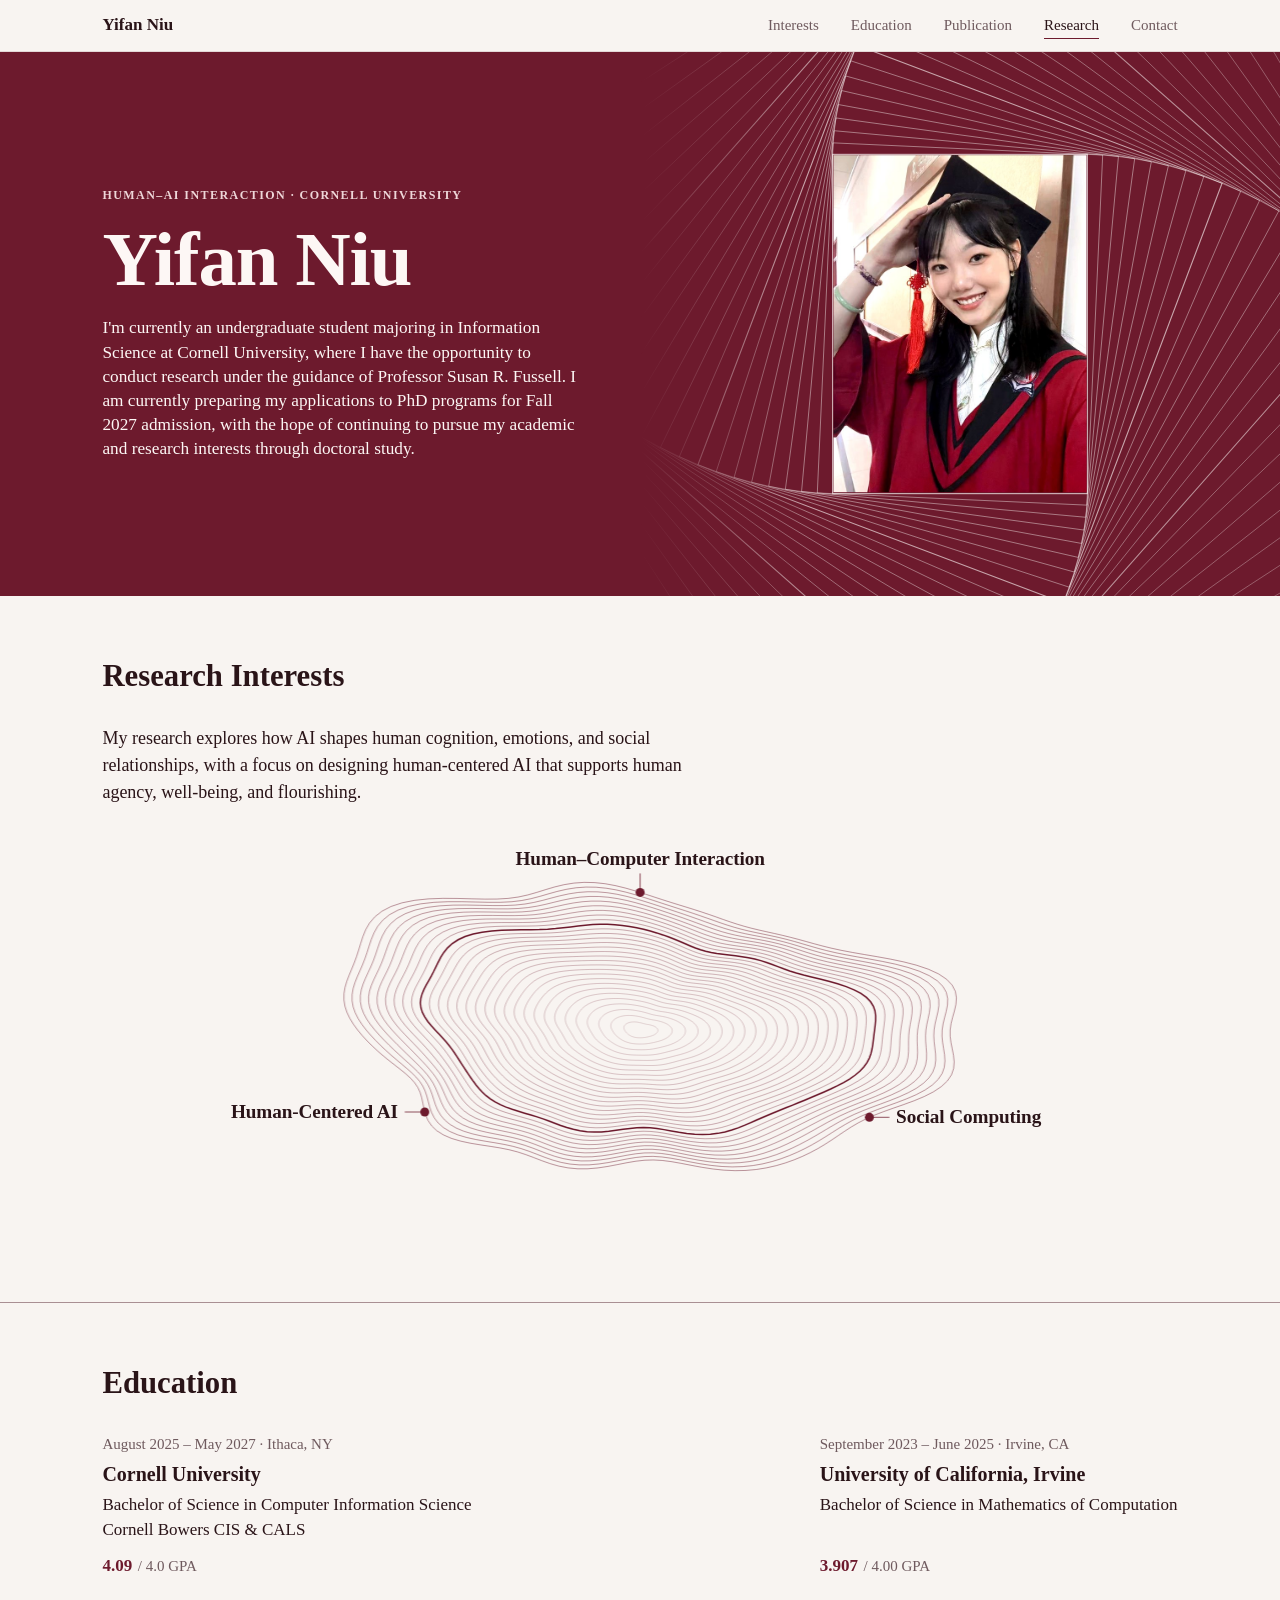
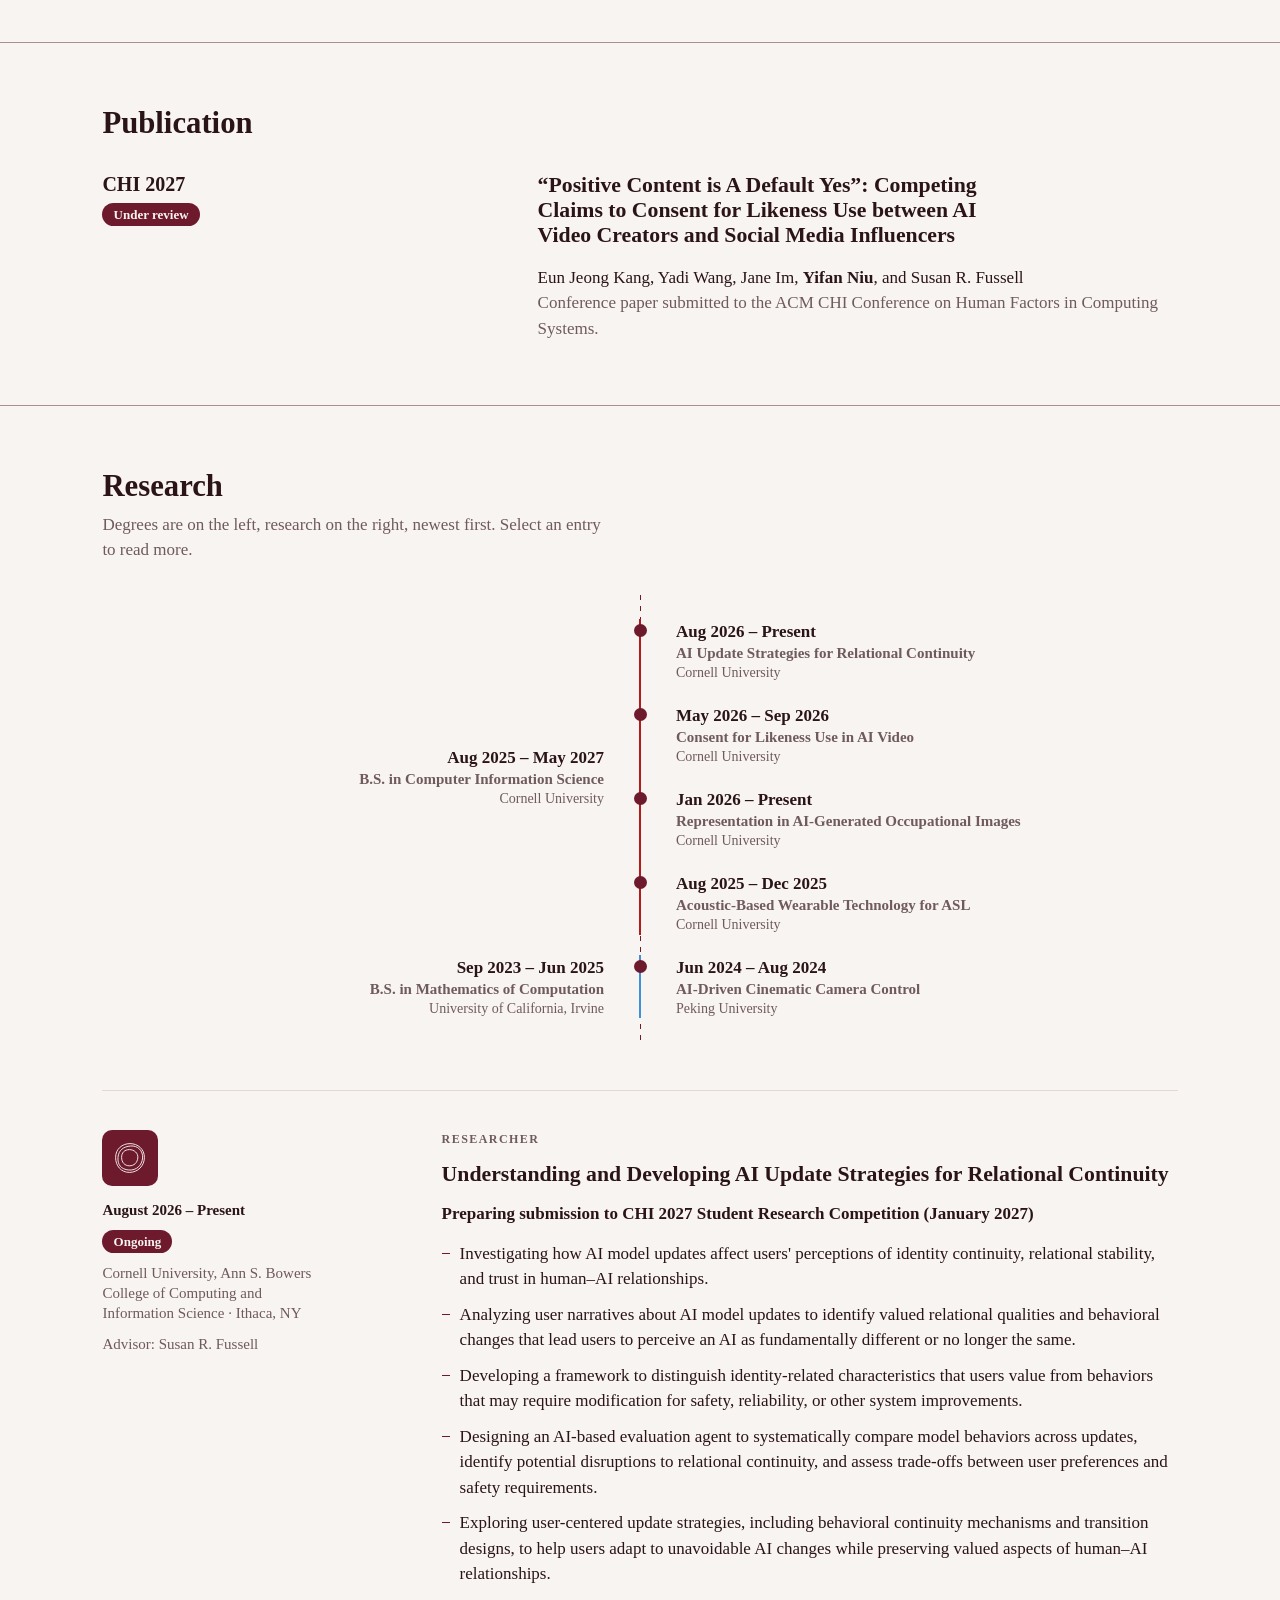
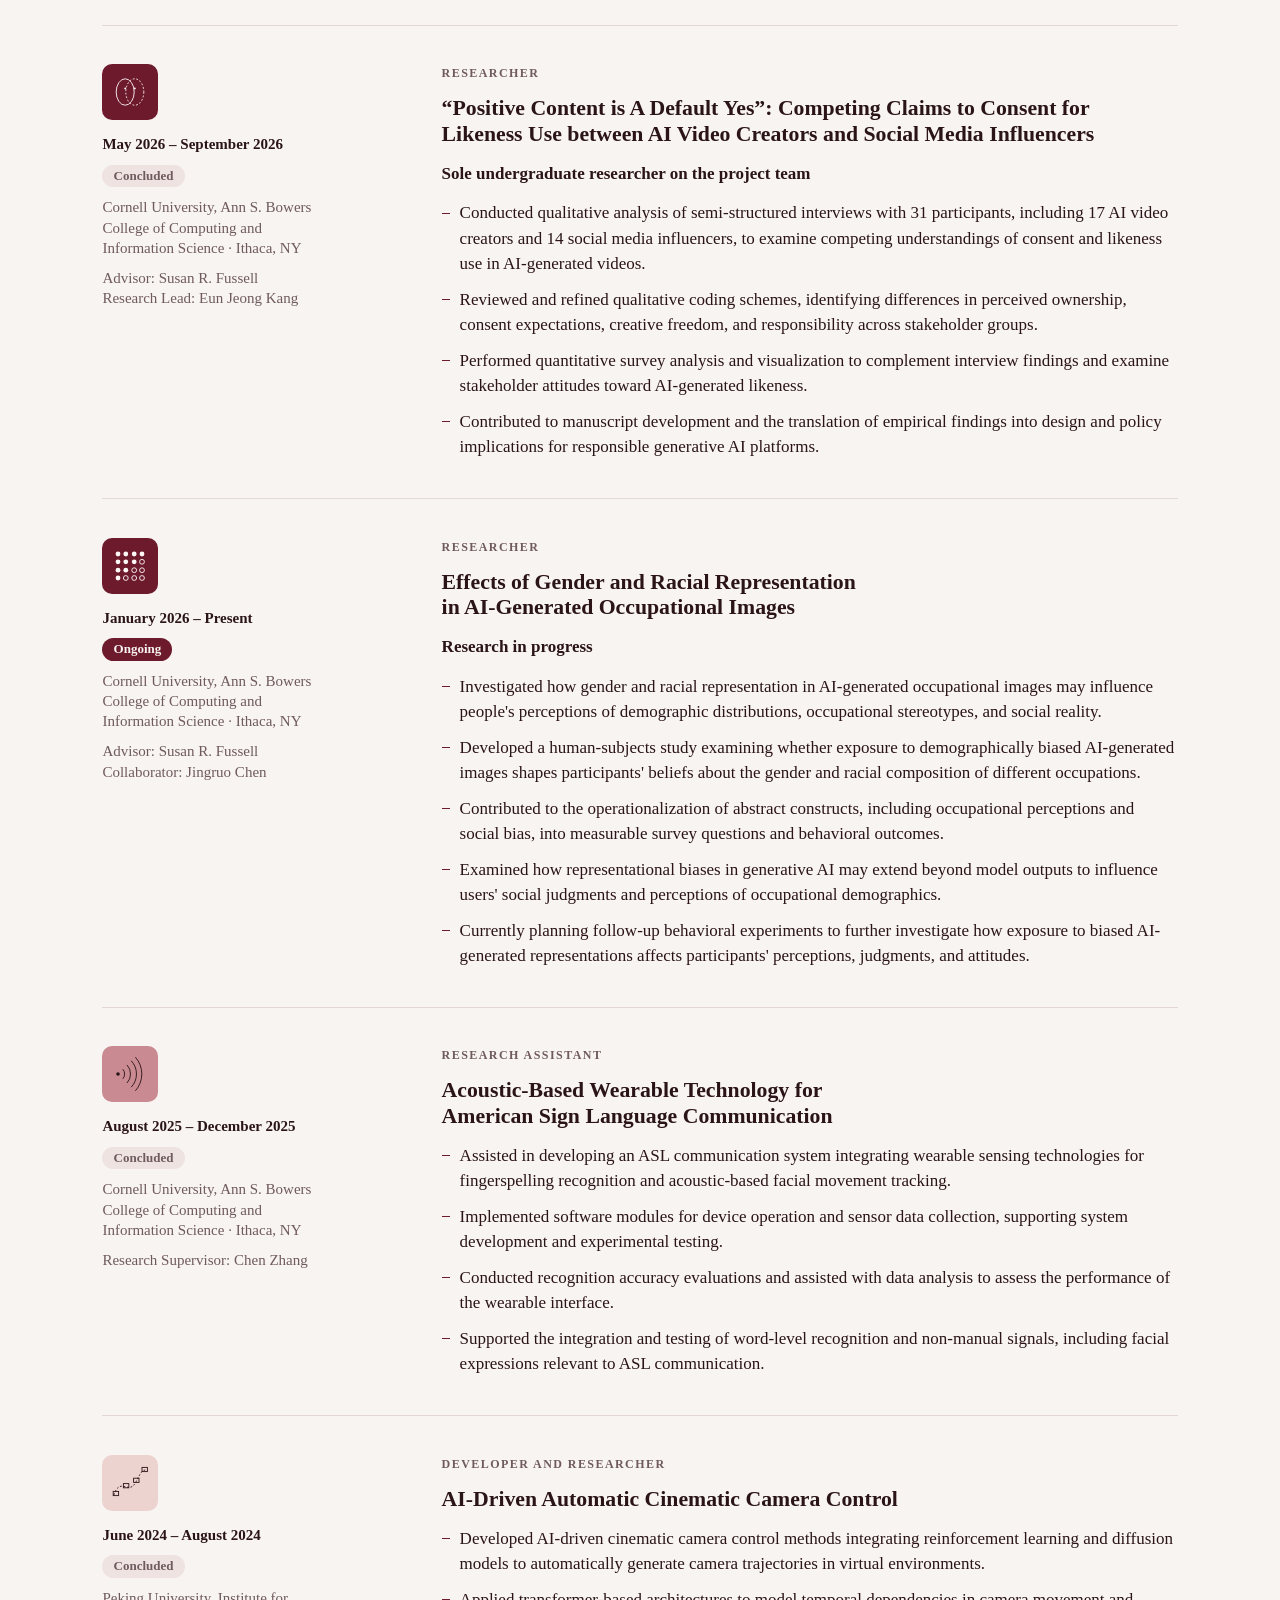
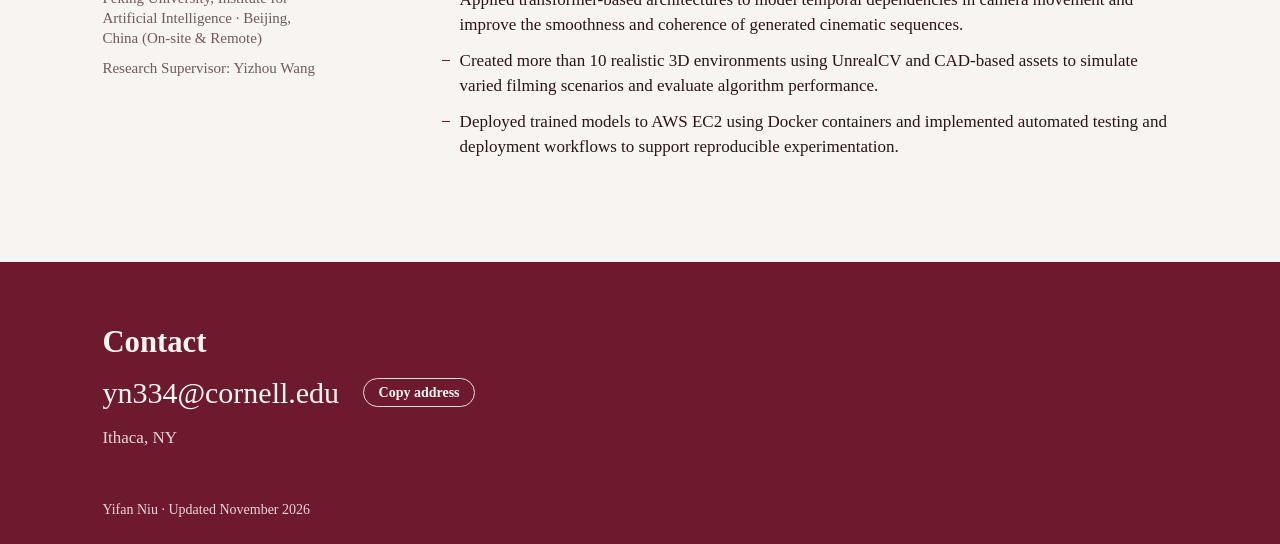
==== index.html @ 7145fc98 "1" ====
<!doctype html>
<html lang="en">
<head>
<meta charset="utf-8">
<meta name="viewport" content="width=device-width, initial-scale=1, viewport-fit=cover">
<title>Yifan Niu</title>
<meta name="description" content="Yifan Niu studies human–AI interaction, human–AI relationships and responsible generative AI at Cornell University.">
<link rel="icon" href="data:image/svg+xml,%3Csvg xmlns='http://www.w3.org/2000/svg' viewBox='0 0 32 32'%3E%3Crect width='32' height='32' fill='%236d1a2d'/%3E%3Crect x='9' y='9' width='14' height='14' fill='none' stroke='%23fdf7f5' stroke-width='2'/%3E%3C/svg%3E">
<style>:root{padding-top:env(safe-area-inset-top,0px);padding-bottom:env(safe-area-inset-bottom,0px)}body{margin:0}img{max-width:100%}[hidden]{display:none!important}</style>
<style>
/* Layout concept: a burgundy field holds one living figure; below it, an ordered CV on ivory.
   The work is mapped on one dashed axis, newest first, with entries alternating left and right. */
:root {
  --paper: #f8f4f1; --ink: #2a1418; --muted: #6f5a5e; --rule: #e3d8d6; --rule-strong: #a98f93;
  --accent: #6d1a2d; --flood: #6d1a2d; --on-flood: #fdf7f5; --on-flood-soft: #eed6d8;
  --blush: #f3cfca; --today: #6d1a2d; --past-bg: #eee3e1;
  --uci: #8cc4f5; --uci-fg: #2a1418;
  --cor: #b31b1b; --cor-fg: #fff7f5;
  --hai: #6d1a2d; --hai-fg: #fdf7f5;
  --wear: #c98a92; --wear-fg: #2a1418;
  --pek: #edd3cf; --pek-fg: #2a1418;
  --font: "Times New Roman", Times, serif;
  --gutter-l: max(16px, 8vw, env(safe-area-inset-left, 0px));
  --gutter-r: max(16px, 8vw, env(safe-area-inset-right, 0px));
  --meta-col: clamp(13rem, 17vw, 17rem);
}
@media (prefers-color-scheme: dark) {
  :root:not([data-theme="light"]) {
  --paper: #1a0d10; --ink: #f3e7e6; --muted: #c2a9ac; --rule: #3b2328; --rule-strong: #6b4a50;
  --accent: #e3a0ab; --flood: #5a1424; --today: #f0a8b4; --past-bg: #2b171c;
  --cor: #c8332f; --hai: #e3a0ab; --hai-fg: #1a0d10;
  --wear: #8d4a56; --wear-fg: #fff7f5; color-scheme: dark;
  }
}
:root[data-theme="dark"] {
  --paper: #1a0d10; --ink: #f3e7e6; --muted: #c2a9ac; --rule: #3b2328; --rule-strong: #6b4a50;
  --accent: #e3a0ab; --flood: #5a1424; --today: #f0a8b4; --past-bg: #2b171c;
  --cor: #c8332f; --hai: #e3a0ab; --hai-fg: #1a0d10;
  --wear: #8d4a56; --wear-fg: #fff7f5; color-scheme: dark;
}

html { scroll-behavior: smooth; }
body {
  background: var(--paper);
  color: var(--ink);
  font-family: var(--font);
  font-style: normal;
  font-size: 1.0625rem;
  line-height: 1.5;
  overflow-x: hidden;
}
body::before {
  content: ""; position: fixed; inset: 0 0 auto;
  height: env(safe-area-inset-top, 0px); z-index: 10; background: var(--paper);
}
a { color: inherit; }
:focus-visible { outline: 2px solid var(--today); outline-offset: 3px; }
h1, h2, h3, p, ul, ol { margin: 0; }
ul, ol { padding: 0; list-style: none; }
h1, h2, h3 { font-family: var(--font); font-weight: 700; text-wrap: balance; }
button { font-family: var(--font); }
.wrap {
  max-width: 70rem; margin-inline: auto;
  padding-left: var(--gutter-l); padding-right: var(--gutter-r);
}
.label { font-size: .75rem; font-weight: 700; letter-spacing: .12em; text-transform: uppercase; }

/* Hero: split. One burgundy field: words on the left, a whirl of inscribed rectangles around the photo on the right. */
.hero { display: grid; grid-template-columns: minmax(0, 1fr) minmax(0, 1fr); background: var(--flood); }
.hero-text {
  display: flex; flex-direction: column; justify-content: center; align-items: flex-start; gap: 1.125rem; min-width: 0;
  color: var(--on-flood);
  padding-block: clamp(2.5rem, 5vw, 4rem);
  padding-left: max(var(--gutter-l), calc((100vw - 70rem) / 2));
  padding-right: clamp(1.5rem, 4vw, 4rem);
}
.hero-top { color: var(--on-flood-soft); }
.hero h1 { font-size: clamp(2.75rem, 6vw, 5rem); line-height: 1; letter-spacing: -.015em; white-space: nowrap; }
.thesis { font-size: clamp(1.0625rem, 1.35vw, 1.1875rem); line-height: 1.4; max-width: 34rem; }
.copy-btn:focus-visible { outline-color: var(--on-flood); }
.hero-visual { position: relative; background: var(--flood); min-height: 34rem; overflow: hidden; min-width: 0; }
.hero-visual canvas {
  position: absolute; inset: 0; width: 100%; height: 100%; display: block;
  -webkit-mask-image: linear-gradient(to right, transparent 0, #000 26%);
  mask-image: linear-gradient(to right, transparent 0, #000 26%);
}
.photo { position: absolute; left: 50%; top: 50%; width: 15rem; aspect-ratio: 1076 / 1436; transform: translate(-50%, -50%); }
.ph { position: absolute; inset: 0; background: url([data-uri]) center / cover no-repeat; }

/* Section nav */
.section-nav {
  position: sticky; top: env(safe-area-inset-top, 0px); z-index: 5;
  background: var(--paper); border-bottom: 1px solid var(--rule);
}
.section-nav .wrap { display: flex; justify-content: space-between; align-items: baseline; gap: 1.5rem; padding-block: .7rem; }
.nav-name { font-weight: 700; font-size: 1.0625rem; text-decoration: none; white-space: nowrap; }
.nav-links { display: flex; gap: clamp(.75rem, 2.5vw, 2rem); font-size: .9375rem; overflow-x: auto; }
.nav-links a { text-decoration: none; color: var(--muted); white-space: nowrap; padding-block: .15rem; border-bottom: 1px solid transparent; }
.nav-links a:hover, .nav-links a.is-current { color: var(--ink); border-bottom-color: var(--accent); }

/* Sections */
section { scroll-margin-top: 3.5rem; }
.band { padding-block: clamp(2.75rem, 5vw, 4.5rem); }
.band + .band { border-top: 1px solid var(--rule-strong); }
.band-head { display: grid; gap: .5rem; margin-bottom: clamp(1.25rem, 2.5vw, 2rem); }
.band-head h2 { font-size: clamp(1.625rem, 2.4vw, 2rem); line-height: 1.1; }
.band-head p { color: var(--muted); max-width: 60ch; }

/* Interests: a wide oval of nested lines; points on its outer line carry the keywords */
.interests-lead { max-width: 65ch; font-size: 1.125rem; }
.orbit { position: relative; height: clamp(20rem, 34vw, 26rem); max-width: 72rem; margin: 1rem auto 0; }
.orbit canvas { position: absolute; inset: 0; width: 100%; height: 100%; display: block; }
.interests li { position: absolute; left: 0; top: 0; font-weight: 700; font-size: clamp(1.125rem, 1.5vw, 1.3125rem); line-height: 1.12; letter-spacing: -.005em; white-space: nowrap; }

/* Education */
.schools { display: grid; grid-template-columns: minmax(0, auto) minmax(0, auto); justify-content: space-between; gap: 1.75rem clamp(2rem, 6vw, 6rem); }
.school { display: grid; grid-template-rows: auto auto 1fr auto; gap: .375rem; min-width: 0; }
.school-dates { color: var(--muted); font-size: .9375rem; font-variant-numeric: tabular-nums; }
.school h3 { font-size: 1.25rem; line-height: 1.2; }
.gpa { display: flex; align-items: baseline; gap: .35rem; margin-top: .25rem; }
.gpa b { font-weight: 700; font-size: 1.0625rem; color: var(--accent); }
.gpa span { color: var(--muted); font-size: .9375rem; }

/* Publication */
.paper { display: grid; grid-template-columns: var(--meta-col) min(40rem, 62%); justify-content: space-between; gap: 1rem 2.5rem; }
.paper-meta { display: grid; gap: .5rem; align-content: start; justify-items: start; }
.paper-venue { font-weight: 700; font-size: 1.25rem; line-height: 1.1; }
.paper h3 { font-size: clamp(1.1875rem, 1.7vw, 1.375rem); line-height: 1.16; }
.paper-authors { margin-top: 1rem; }
.paper-authors strong { font-weight: 700; }
.paper-where { color: var(--muted); }

.pill {
  display: inline-block; font-size: .8125rem; font-weight: 700;
  padding: .1rem .7rem; border-radius: 999px; line-height: 1.5; white-space: nowrap;
}
.pill.live { color: var(--paper); background: var(--accent); }
.pill.past { color: var(--muted); background: var(--past-bg); }

/* Timeline: a dashed axis, newest at the top. Research sits on the right as nodes;
   degrees sit on the left, and the axis turns solid in the school colour for that span. */
.tl {
  position: relative; display: grid; grid-template-columns: minmax(0, 1fr) minmax(0, 1fr); row-gap: 1.25rem;
  max-width: 56rem; margin: 0 auto clamp(2rem, 4vw, 3rem); padding-block: 1.5rem;
}
.tl::before {
  content: ""; position: absolute; top: 0; bottom: 0; left: 50%; width: 1px; margin-left: -.5px;
  background: repeating-linear-gradient(to bottom, var(--accent) 0 5px, transparent 5px 11px);
}
.tl-school {
  position: relative; grid-column: 1; display: grid; align-content: center;
  padding-right: 2.25rem; text-align: right;
}
.tl-school::after {
  content: ""; position: absolute; top: 0; bottom: 0; right: -1px; width: 2px;
  background: var(--node);
}
.tl-cornell { --node: var(--cor); grid-row: 1 / 5; }
.tl-uci { --node: #3f8fd9; grid-row: 5; }
.tl-item { position: relative; grid-column: 2; padding-left: 2.25rem; }
.tl-item::after {
  content: ""; position: absolute; top: .34rem; left: -6.5px; width: 13px; height: 13px;
  border-radius: 50%; background: var(--accent); transition: transform .15s; z-index: 1;
}
.tl-item:hover::after { transform: scale(1.25); }
.tl a { display: grid; text-decoration: none; }
.tl-when { font-weight: 700; font-size: 1.0625rem; line-height: 1.5; font-variant-numeric: tabular-nums; }
.tl-what { font-weight: 700; font-size: .9375rem; line-height: 1.3; color: var(--muted); }
.tl-where { font-size: .875rem; line-height: 1.35; color: var(--muted); }
.tl a:hover .tl-what { color: var(--accent); }

/* Projects */
.projects { display: grid; }
.project {
  display: grid; grid-template-columns: var(--meta-col) minmax(0, 46rem); justify-content: space-between; gap: 1.25rem 2.5rem;
  padding-block: clamp(1.75rem, 3vw, 2.5rem); border-top: 1px solid var(--rule);
  scroll-margin-top: 3.5rem;
}
#continuity, #likeness, #occupations { --c: var(--hai); --f: var(--hai-fg); }
#asl { --c: var(--wear); --f: var(--wear-fg); }
#camera { --c: var(--pek); --f: var(--pek-fg); }
.project-meta { display: grid; gap: .625rem; align-content: start; justify-items: start; font-size: .9375rem; line-height: 1.35; min-width: 0; }
.glyph { box-sizing: border-box; width: 3.5rem; height: 3.5rem; padding: .55rem; border-radius: 10px; background: var(--c); color: var(--f); margin-bottom: .25rem; }
.glyph * { fill: none; stroke: currentColor; stroke-width: 1.5; }
.glyph .solid { fill: currentColor; stroke: none; }
.project-dates { font-weight: 700; font-variant-numeric: tabular-nums; }
.project-place, .project-people { color: var(--muted); }
.project-body { display: grid; gap: .875rem; min-width: 0; }
.project-role { color: var(--muted); }
.project h3 { font-size: clamp(1.1875rem, 1.7vw, 1.375rem); line-height: 1.16; }
.project-note { font-weight: 700; }
.points { display: grid; gap: .625rem; }
.points li { padding-left: 1.125rem; position: relative; }
.points li::before { content: ""; position: absolute; left: 0; top: .72em; width: .55rem; height: 1px; background: var(--accent); }

/* Contact */
.contact { background: var(--flood); color: var(--on-flood); padding-block: clamp(2.75rem, 5vw, 4.5rem) 1.5rem; }
.contact h2 { font-size: clamp(1.625rem, 2.4vw, 2rem); line-height: 1.1; margin-bottom: 1rem; }
.contact-mail { display: flex; flex-wrap: wrap; align-items: center; gap: .75rem 1.5rem; }
.contact-mail a { font-size: clamp(1.375rem, 2.6vw, 1.875rem); line-height: 1.1; text-decoration: none; overflow-wrap: anywhere; }
.contact-mail a:hover { color: var(--blush); }
.copy-btn {
  font-size: .875rem; font-weight: 700; color: var(--on-flood);
  background: none; border: 1.5px solid var(--on-flood-soft); border-radius: 999px; padding: .35rem .9rem; cursor: pointer;
}
.copy-btn:hover { background: var(--on-flood); color: #6d1a2d; }
.contact-more { display: flex; flex-wrap: wrap; gap: .5rem 2.5rem; margin-top: 1rem; color: var(--on-flood-soft); font-variant-numeric: tabular-nums; }
.contact-foot { margin-top: clamp(2rem, 4vw, 3rem); font-size: .875rem; color: var(--on-flood-soft); }

@media (max-width: 900px) {
  .paper, .project { grid-template-columns: minmax(0, 1fr); }
  .points { max-width: 72ch; }
  .project-meta { display: flex; flex-wrap: wrap; align-items: center; gap: .375rem 1rem; }
  .project-place, .project-people { flex-basis: 100%; }
  .glyph { margin-bottom: 0; }
}
@media (max-width: 820px) {
  :root { --gutter-l: max(16px, 4vw, env(safe-area-inset-left, 0px)); --gutter-r: max(16px, 4vw, env(safe-area-inset-right, 0px)); }
  .hero { grid-template-columns: minmax(0, 1fr); }
  .hero-text { padding-left: var(--gutter-l); padding-right: var(--gutter-r); }
  .hero-visual { min-height: 0; aspect-ratio: 1; }
  .hero-visual canvas {
    -webkit-mask-image: linear-gradient(to bottom, transparent 0, #000 16%);
    mask-image: linear-gradient(to bottom, transparent 0, #000 16%);
  }
  .schools { grid-template-columns: minmax(0, 1fr); }
  .paper, .project { grid-template-columns: minmax(0, 1fr); }
  .nav-name { display: none; }
  .section-nav .wrap { justify-content: flex-start; }
  .glyph { width: 3.25rem; height: 3.25rem; padding: .5rem; }
  .interests li { font-size: 1.0625rem; white-space: normal; max-width: 47%; }
  .interests li:first-child { max-width: none; white-space: nowrap; }
  .interests li:nth-child(2) { text-align: right; }
  .tl { grid-template-columns: 36% minmax(0, 1fr); }
  .tl::before { left: 36%; }
  .tl-school { padding-right: 1.25rem; }
  .tl-item { padding-left: 1.25rem; }
  .tl-when { font-size: .9375rem; line-height: 1.3; }
  .tl-what { font-size: .875rem; }
  .tl-where { font-size: .8125rem; }
  .hero-top { font-size: .6875rem; letter-spacing: .08em; }
  .nav-links { font-size: .9375rem; gap: .75rem; scrollbar-width: none; }
}
@media (max-width: 600px) {
  .orbit { height: 17rem; }
}
@media (prefers-reduced-motion: reduce) {
  html { scroll-behavior: auto; }
  .tl-item::after { transition: none; }
}
</style>
</head>
<body>
<nav class="section-nav" aria-label="Sections">
  <div class="wrap">
    <a class="nav-name" href="#top">Yifan Niu</a>
    <div class="nav-links">
      <a href="#interests">Interests</a>
      <a href="#education">Education</a>
      <a href="#publication">Publication</a>
      <a href="#research">Research</a>
      <a href="#contact">Contact</a>
    </div>
  </div>
</nav>

<header class="hero" id="top">
  <div class="hero-text">
    <p class="hero-top label">Human–AI Interaction · Cornell University</p>
    <h1>Yifan Niu</h1>
    <p class="thesis">I'm currently an undergraduate student majoring in Information Science at Cornell University, where I have the opportunity to conduct research under the guidance of Professor Susan R. Fussell. I am currently preparing my applications to PhD programs for Fall 2027 admission, with the hope of continuing to pursue my academic and research interests through doctoral study.</p>
  </div>
  <div class="hero-visual" id="visual">
    <canvas id="figure" aria-hidden="true"></canvas>
    <div class="photo" id="photo" role="img" aria-label="Portrait of Yifan Niu in a red graduation gown and cap, smiling.">
      <div class="ph"></div>
    </div>
  </div>
</header>

<main>
  <section class="band" id="interests">
    <div class="wrap">
      <div class="band-head"><h2>Research Interests</h2></div>
      <p class="interests-lead">My research explores how AI shapes human cognition, emotions, and social relationships, with a focus on designing human-centered AI that supports human agency, well-being, and flourishing.</p>
      <div class="orbit" id="orbit">
        <canvas id="orbit-lines" aria-hidden="true"></canvas>
        <ul class="interests">
          <li>Human–Computer Interaction</li>
          <li>Social Computing</li>
          <li>Human-Centered AI</li>
        </ul>
      </div>
    </div>
  </section>

  <section class="band" id="education">
    <div class="wrap">
      <div class="band-head"><h2>Education</h2></div>
      <div class="schools">
        <article class="school cornell">
          <p class="school-dates">August 2025 – May 2027 · Ithaca, NY</p>
          <h3>Cornell University</h3>
          <p>Bachelor of Science in Computer Information Science<br>Cornell Bowers CIS &amp; CALS</p>
          <p class="gpa"><b>4.09</b><span>/ 4.0 GPA</span></p>
        </article>
        <article class="school uci">
          <p class="school-dates">September 2023 – June 2025 · Irvine, CA</p>
          <h3>University of California, Irvine</h3>
          <p>Bachelor of Science in Mathematics of Computation</p>
          <p class="gpa"><b>3.907</b><span>/ 4.00 GPA</span></p>
        </article>
      </div>
    </div>
  </section>

  <section class="band" id="publication">
    <div class="wrap">
      <div class="band-head"><h2>Publication</h2></div>
      <article class="paper">
        <div class="paper-meta">
          <p class="paper-venue">CHI 2027</p>
          <span class="pill live">Under review</span>
        </div>
        <div>
          <h3>“Positive Content is A Default Yes”: Competing Claims to Consent for Likeness Use between AI Video Creators and Social Media Influencers</h3>
          <p class="paper-authors">Eun Jeong Kang, Yadi Wang, Jane Im, <strong>Yifan Niu</strong>, and Susan R. Fussell</p>
          <p class="paper-where">Conference paper submitted to the ACM CHI Conference on Human Factors in Computing Systems.</p>
        </div>
      </article>
    </div>
  </section>

  <section class="band" id="research">
    <div class="wrap">
      <div class="band-head">
        <h2>Research</h2>
        <p>Degrees are on the left, research on the right, newest first. Select an entry to read more.</p>
      </div>

      <ol class="tl">
        <li class="tl-school tl-cornell"><a href="#education"><span class="tl-when">Aug 2025 – May 2027</span><span class="tl-what">B.S. in Computer Information Science</span><span class="tl-where">Cornell University</span></a></li>
        <li class="tl-item" style="grid-row:1"><a href="#continuity"><span class="tl-when">Aug 2026 – Present</span><span class="tl-what">AI Update Strategies for Relational Continuity</span><span class="tl-where">Cornell University</span></a></li>
        <li class="tl-item" style="grid-row:2"><a href="#likeness"><span class="tl-when">May 2026 – Sep 2026</span><span class="tl-what">Consent for Likeness Use in AI Video</span><span class="tl-where">Cornell University</span></a></li>
        <li class="tl-item" style="grid-row:3"><a href="#occupations"><span class="tl-when">Jan 2026 – Present</span><span class="tl-what">Representation in AI-Generated Occupational Images</span><span class="tl-where">Cornell University</span></a></li>
        <li class="tl-item" style="grid-row:4"><a href="#asl"><span class="tl-when">Aug 2025 – Dec 2025</span><span class="tl-what">Acoustic-Based Wearable Technology for ASL</span><span class="tl-where">Cornell University</span></a></li>
        <li class="tl-school tl-uci"><a href="#education"><span class="tl-when">Sep 2023 – Jun 2025</span><span class="tl-what">B.S. in Mathematics of Computation</span><span class="tl-where">University of California, Irvine</span></a></li>
        <li class="tl-item" style="grid-row:5"><a href="#camera"><span class="tl-when">Jun 2024 – Aug 2024</span><span class="tl-what">AI-Driven Cinematic Camera Control</span><span class="tl-where">Peking University</span></a></li>
      </ol>

      <div class="projects">
        <article class="project" id="continuity">
          <div class="project-meta">
            <svg class="glyph" viewBox="0 0 64 64" aria-hidden="true"><path d="M32 8c13 0 24 9 24 23S45 56 31 56 8 45 8 31 19 8 32 8Z"/><path d="M33 12c12-1 21 8 20 20s-10 21-23 20S11 43 12 31s9-18 21-19Z"/><path d="M31 18c8 0 15 6 14 14s-6 13-14 13-13-6-13-14 5-13 13-13Z"/></svg>
            <p class="project-dates">August 2026 – Present</p>
            <span class="pill live">Ongoing</span>
            <p class="project-place">Cornell University, Ann S. Bowers College of Computing and Information Science · Ithaca, NY</p>
            <p class="project-people">Advisor: Susan R. Fussell</p>
          </div>
          <div class="project-body">
            <p class="label project-role">Researcher</p>
            <h3>Understanding and Developing AI Update Strategies for Relational Continuity</h3>
            <p class="project-note">Preparing submission to CHI 2027 Student Research Competition (January 2027)</p>
            <ul class="points">
              <li>Investigating how AI model updates affect users' perceptions of identity continuity, relational stability, and trust in human–AI relationships.</li>
              <li>Analyzing user narratives about AI model updates to identify valued relational qualities and behavioral changes that lead users to perceive an AI as fundamentally different or no longer the same.</li>
              <li>Developing a framework to distinguish identity-related characteristics that users value from behaviors that may require modification for safety, reliability, or other system improvements.</li>
              <li>Designing an AI-based evaluation agent to systematically compare model behaviors across updates, identify potential disruptions to relational continuity, and assess trade-offs between user preferences and safety requirements.</li>
              <li>Exploring user-centered update strategies, including behavioral continuity mechanisms and transition designs, to help users adapt to unavoidable AI changes while preserving valued aspects of human–AI relationships.</li>
            </ul>
          </div>
        </article>

        <article class="project" id="likeness">
          <div class="project-meta">
            <svg class="glyph" viewBox="0 0 64 64" aria-hidden="true"><ellipse cx="24" cy="32" rx="15" ry="22"/><ellipse cx="40" cy="32" rx="15" ry="22" stroke-dasharray="3 3"/><circle class="solid" cx="24" cy="26" r="1.6"/><circle class="solid" cx="40" cy="26" r="1.6"/></svg>
            <p class="project-dates">May 2026 – September 2026</p>
            <span class="pill past">Concluded</span>
            <p class="project-place">Cornell University, Ann S. Bowers College of Computing and Information Science · Ithaca, NY</p>
            <p class="project-people">Advisor: Susan R. Fussell<br>Research Lead: Eun Jeong Kang</p>
          </div>
          <div class="project-body">
            <p class="label project-role">Researcher</p>
            <h3>“Positive Content is A Default Yes”: Competing Claims to Consent for Likeness Use between AI Video Creators and Social Media Influencers</h3>
            <p class="project-note">Sole undergraduate researcher on the project team</p>
            <ul class="points">
              <li>Conducted qualitative analysis of semi-structured interviews with 31 participants, including 17 AI video creators and 14 social media influencers, to examine competing understandings of consent and likeness use in AI-generated videos.</li>
              <li>Reviewed and refined qualitative coding schemes, identifying differences in perceived ownership, consent expectations, creative freedom, and responsibility across stakeholder groups.</li>
              <li>Performed quantitative survey analysis and visualization to complement interview findings and examine stakeholder attitudes toward AI-generated likeness.</li>
              <li>Contributed to manuscript development and the translation of empirical findings into design and policy implications for responsible generative AI platforms.</li>
            </ul>
          </div>
        </article>

        <article class="project" id="occupations">
          <div class="project-meta">
            <svg class="glyph" viewBox="0 0 64 64" aria-hidden="true"><circle class="solid" cx="12" cy="12" r="4"/><circle class="solid" cx="25" cy="12" r="4"/><circle class="solid" cx="39" cy="12" r="4"/><circle class="solid" cx="52" cy="12" r="4"/><circle class="solid" cx="12" cy="25" r="4"/><circle class="solid" cx="25" cy="25" r="4"/><circle class="solid" cx="39" cy="25" r="4"/><circle cx="52" cy="25" r="4"/><circle class="solid" cx="12" cy="39" r="4"/><circle class="solid" cx="25" cy="39" r="4"/><circle cx="39" cy="39" r="4"/><circle cx="52" cy="39" r="4"/><circle class="solid" cx="12" cy="52" r="4"/><circle cx="25" cy="52" r="4"/><circle cx="39" cy="52" r="4"/><circle cx="52" cy="52" r="4"/></svg>
            <p class="project-dates">January 2026 – Present</p>
            <span class="pill live">Ongoing</span>
            <p class="project-place">Cornell University, Ann S. Bowers College of Computing and Information Science · Ithaca, NY</p>
            <p class="project-people">Advisor: Susan R. Fussell<br>Collaborator: Jingruo Chen</p>
          </div>
          <div class="project-body">
            <p class="label project-role">Researcher</p>
            <h3>Effects of Gender and Racial Representation in AI-Generated Occupational Images</h3>
            <p class="project-note">Research in progress</p>
            <ul class="points">
              <li>Investigated how gender and racial representation in AI-generated occupational images may influence people's perceptions of demographic distributions, occupational stereotypes, and social reality.</li>
              <li>Developed a human-subjects study examining whether exposure to demographically biased AI-generated images shapes participants' beliefs about the gender and racial composition of different occupations.</li>
              <li>Contributed to the operationalization of abstract constructs, including occupational perceptions and social bias, into measurable survey questions and behavioral outcomes.</li>
              <li>Examined how representational biases in generative AI may extend beyond model outputs to influence users' social judgments and perceptions of occupational demographics.</li>
              <li>Currently planning follow-up behavioral experiments to further investigate how exposure to biased AI-generated representations affects participants' perceptions, judgments, and attitudes.</li>
            </ul>
          </div>
        </article>

        <article class="project" id="asl">
          <div class="project-meta">
            <svg class="glyph" viewBox="0 0 64 64" aria-hidden="true"><circle class="solid" cx="12" cy="32" r="3"/><path d="M20 24a12 12 0 0 1 0 16"/><path d="M27 17a22 22 0 0 1 0 30"/><path d="M34 10a32 32 0 0 1 0 44"/><path d="M41 4a42 42 0 0 1 0 56"/></svg>
            <p class="project-dates">August 2025 – December 2025</p>
            <span class="pill past">Concluded</span>
            <p class="project-place">Cornell University, Ann S. Bowers College of Computing and Information Science · Ithaca, NY</p>
            <p class="project-people">Research Supervisor: Chen Zhang</p>
          </div>
          <div class="project-body">
            <p class="label project-role">Research Assistant</p>
            <h3>Acoustic-Based Wearable Technology for American Sign Language Communication</h3>
            <ul class="points">
              <li>Assisted in developing an ASL communication system integrating wearable sensing technologies for fingerspelling recognition and acoustic-based facial movement tracking.</li>
              <li>Implemented software modules for device operation and sensor data collection, supporting system development and experimental testing.</li>
              <li>Conducted recognition accuracy evaluations and assisted with data analysis to assess the performance of the wearable interface.</li>
              <li>Supported the integration and testing of word-level recognition and non-manual signals, including facial expressions relevant to ASL communication.</li>
            </ul>
          </div>
        </article>

        <article class="project" id="camera">
          <div class="project-meta">
            <svg class="glyph" viewBox="0 0 64 64" aria-hidden="true"><path d="M5 52C16 20 30 54 42 30S54 12 60 10" stroke-dasharray="3 3"/><rect x="4" y="46" width="9" height="7"/><rect x="21" y="33" width="9" height="7"/><rect x="38" y="24" width="9" height="7"/><rect x="52" y="6" width="9" height="7"/></svg>
            <p class="project-dates">June 2024 – August 2024</p>
            <span class="pill past">Concluded</span>
            <p class="project-place">Peking University, Institute for Artificial Intelligence · Beijing, China (On-site &amp; Remote)</p>
            <p class="project-people">Research Supervisor: Yizhou Wang</p>
          </div>
          <div class="project-body">
            <p class="label project-role">Developer and Researcher</p>
            <h3>AI-Driven Automatic Cinematic Camera Control</h3>
            <ul class="points">
              <li>Developed AI-driven cinematic camera control methods integrating reinforcement learning and diffusion models to automatically generate camera trajectories in virtual environments.</li>
              <li>Applied transformer-based architectures to model temporal dependencies in camera movement and improve the smoothness and coherence of generated cinematic sequences.</li>
              <li>Created more than 10 realistic 3D environments using UnrealCV and CAD-based assets to simulate varied filming scenarios and evaluate algorithm performance.</li>
              <li>Deployed trained models to AWS EC2 using Docker containers and implemented automated testing and deployment workflows to support reproducible experimentation.</li>
            </ul>
          </div>
        </article>
      </div>
    </div>
  </section>
</main>

<section class="contact" id="contact">
  <div class="wrap">
    <h2>Contact</h2>
    <div class="contact-mail">
      <a id="email" href="mailto:yn334@cornell.edu">yn334@cornell.edu</a>
      <button class="copy-btn" id="copy" type="button">Copy address</button>
    </div>
    <div class="contact-more">
      <span>Ithaca, NY</span>
    </div>
    <p class="contact-foot">Yifan Niu · Updated November 2026</p>
  </div>
</section>

<script>
(function () {
  /* The figure: rectangles inscribed one inside the next, starting at the photo's shape and
     squaring up as they grow, each turned by a small angle so its corners touch the next one's sides.
     The angle breathes slowly. */
  var box = document.getElementById('visual');
  var canvas = document.getElementById('figure');
  var photo = document.getElementById('photo');
  var ctx = canvas.getContext('2d');
  var still = window.matchMedia('(prefers-reduced-motion: reduce)').matches;
  var INK = '253,247,245';
  var w = 0, h = 0, dpr = 1, halfW = 0, halfH = 0;
  var ANGLE = 2.4;

  function resize() {
    var b = box.getBoundingClientRect();
    dpr = Math.min(window.devicePixelRatio || 1, 2);
    w = b.width; h = b.height;
    canvas.width = Math.round(w * dpr); canvas.height = Math.round(h * dpr);
    halfH = Math.min(w, h) * .31;
    halfW = halfH * 1076 / 1436;
    photo.style.width = Math.round(halfW * 2) + 'px';
    draw(performance.now());
  }

  function draw(now) {
    var deg = ANGLE + (still ? 0 : .22 * Math.sin(now / 3200));
    var step = deg * Math.PI / 180, cos = Math.cos(step), sin = Math.abs(Math.sin(step));
    var reach = Math.sqrt(w * w + h * h) / 2 + 40;
    ctx.setTransform(dpr, 0, 0, dpr, 0, 0);
    ctx.clearRect(0, 0, w, h);
    ctx.translate(w / 2, h / 2);
    var a = halfW + 1, b = halfH + 1, k = 0;
    while (Math.min(a, b) < reach && k < 120) {
      ctx.save();
      ctx.rotate(step * k);
      ctx.strokeStyle = 'rgba(' + INK + ',' + Math.max(.22, .72 - k * .012) + ')';
      ctx.lineWidth = k % 8 === 0 ? 1.1 : .6;
      ctx.strokeRect(-a, -b, a * 2, b * 2);
      ctx.restore();
      var nextA = a * cos + b * sin;
      b = a * sin + b * cos;
      a = nextA;
      k++;
    }
  }

  var visible = true, raf = 0;
  function frame(now) { raf = 0; if (!visible) return; draw(now); raf = requestAnimationFrame(frame); }
  function run() { if (!still && !raf && visible) raf = requestAnimationFrame(frame); }

  new ResizeObserver(resize).observe(box);
  resize();
  if ('IntersectionObserver' in window) {
    new IntersectionObserver(function (e) { visible = e[0].isIntersecting; run(); }).observe(box);
  }
  run();

  /* The oval: closed wavy lines that the pointer pushes aside. Three dots ride the outer line,
     each tied by a hairline to its keyword. */
  (function () {
    var box = document.getElementById('orbit');
    var canvas = document.getElementById('orbit-lines');
    var labels = box.querySelectorAll('li');
    var ctx = canvas.getContext('2d');
    var still = window.matchMedia('(prefers-reduced-motion: reduce)').matches;
    var color = '#6d1a2d';
    function readColor() { color = getComputedStyle(document.documentElement).getPropertyValue('--accent').trim() || color; }
    var dark = window.matchMedia('(prefers-color-scheme: dark)');
    if (dark.addEventListener) dark.addEventListener('change', readColor);

    var seed = 20270101;
    function rand() {
      seed |= 0; seed = seed + 0x6D2B79F5 | 0;
      var t = Math.imul(seed ^ seed >>> 15, 1 | seed);
      t = t + Math.imul(t ^ t >>> 7, 61 | t) ^ t;
      return ((t ^ t >>> 14) >>> 0) / 4294967296;
    }
    var CORE = [{ h: 2, a: .13, p: .6, w: .05 }, { h: 3, a: .075, p: 2.1, w: -.035 }];
    var DETAIL = [5, 7, 9, 12].map(function (h) {
      return { h: h, a: (.012 + rand() * .04) * 6 / h, p: rand() * 6.283, twist: (rand() - .5) * 5 };
    });
    var w = 0, h = 0, cx = 0, cy = 0, Rx = 0, Ry = 0, dpr = 1, narrow = false, loops = 30, sizes = [];
    var pointer = { x: -1e4, y: -1e4, amt: 0, target: 0 };

    function point(s, th, t) {
      var d = 1;
      for (var q = 0; q < CORE.length; q++) {
        var o = CORE[q];
        d += o.a * Math.sin(o.h * th + o.p + o.w * t);
      }
      for (var j = 0; j < DETAIL.length; j++) {
        var D = DETAIL[j];
        d += s * D.a * Math.sin(D.h * th + D.p + D.twist * s + t * .07 * (j % 2 ? 1 : -1));
      }
      var r = Math.pow(s, .85) * d;
      var x = cx + Math.cos(th) * r * Rx, y = cy + Math.sin(th) * r * Ry;
      if (pointer.amt > .01) {
        var dx = x - pointer.x, dy = y - pointer.y, d2 = dx * dx + dy * dy;
        var push = pointer.amt * 26 * Math.exp(-d2 / 9000), len = Math.sqrt(d2) || 1;
        x += dx / len * push; y += dy / len * push;
      }
      return [x, y];
    }

    function resize() {
      var b = box.getBoundingClientRect();
      dpr = Math.min(window.devicePixelRatio || 1, 2);
      w = b.width; h = b.height;
      canvas.width = Math.round(w * dpr); canvas.height = Math.round(h * dpr);
      narrow = w < 980;
      cx = w / 2; cy = h / 2;
      sizes = [];
      var maxW = 0, maxH = 0;
      labels.forEach(function (l) {
        sizes.push([l.offsetWidth, l.offsetHeight]);
        maxW = Math.max(maxW, l.offsetWidth); maxH = Math.max(maxH, l.offsetHeight);
      });
      /* keep the oval as wide as the labels beside it allow */
      Rx = narrow ? w * .36 : Math.min(w * .34, (w / 2 - maxW - 30) / .94);
      Ry = narrow ? (h / 2 - maxH - 10) / 1.2 : h * .36;
      loops = narrow ? 22 : 30;
      readColor();
      draw(performance.now());
    }

    function draw(now) {
      var t = now / 1000, STEPS = 170, hot = Math.round(loops * .68);
      pointer.amt += (pointer.target - pointer.amt) * .08;
      ctx.setTransform(dpr, 0, 0, dpr, 0, 0);
      ctx.clearRect(0, 0, w, h);
      ctx.strokeStyle = color; ctx.fillStyle = color;
      for (var k = 0; k < loops; k++) {
        var s = (k + 1) / loops;
        ctx.beginPath();
        for (var i = 0; i <= STEPS; i++) {
          var pt = point(s, i / STEPS * 6.28319, t);
          if (i) ctx.lineTo(pt[0], pt[1]); else ctx.moveTo(pt[0], pt[1]);
        }
        ctx.closePath();
        ctx.globalAlpha = k === hot ? 1 : .2 + .4 * s;
        ctx.lineWidth = k === hot ? 1.5 : .75;
        ctx.stroke();
      }
      /* list order: top center, lower right, lower left */
      var angles = narrow ? [270, 65, 115] : [270, 35, 145];
      ctx.globalAlpha = 1; ctx.lineWidth = .75;
      labels.forEach(function (l, n) {
        var pt = point(1, angles[n] * Math.PI / 180, t), lw = sizes[n][0], lh = sizes[n][1];
        var left = n === 2, lx, ly, ex, ey;
        if (n === 0) {
          lx = pt[0] - lw / 2;
          ly = narrow ? 0 : pt[1] - lh - 22;
          ex = pt[0]; ey = narrow ? lh + 3 : pt[1] - 19;
        } else if (narrow) {
          lx = left ? Math.max(0, Math.min(pt[0] - lw * .6, cx - 8 - lw)) : Math.min(w - lw, Math.max(pt[0] - lw * .4, cx + 8));
          ly = h - lh;
          ex = pt[0]; ey = h - lh - 3;
        } else {
          ex = pt[0] + (left ? -20 : 20); ey = pt[1];
          lx = left ? ex - lw - 7 : ex + 7;
          ly = pt[1] - lh / 2;
        }
        ctx.beginPath(); ctx.moveTo(pt[0], pt[1]); ctx.lineTo(ex, ey); ctx.stroke();
        ctx.beginPath(); ctx.arc(pt[0], pt[1], 4.5, 0, 6.28319); ctx.fill();
        l.style.transform = 'translate(' + lx.toFixed(1) + 'px,' + ly.toFixed(1) + 'px)';
      });
    }

    var visible = true, raf = 0;
    function frame(now) { raf = 0; if (!visible) return; draw(now); raf = requestAnimationFrame(frame); }
    function run() { if (!still && !raf && visible) raf = requestAnimationFrame(frame); }

    new ResizeObserver(resize).observe(box);
    resize();
    if ('IntersectionObserver' in window) {
      new IntersectionObserver(function (e) { visible = e[0].isIntersecting; run(); }).observe(box);
    }
    run();
    if (!still) {
      box.addEventListener('pointermove', function (e) {
        var b = box.getBoundingClientRect();
        pointer.x = e.clientX - b.left; pointer.y = e.clientY - b.top; pointer.target = 1;
      });
      box.addEventListener('pointerleave', function () { pointer.target = 0; });
    }
  })();

  /* Copy the address, falling back to selecting it */
  var copy = document.getElementById('copy'), mail = document.getElementById('email');
  copy.addEventListener('click', function () {
    function select() {
      var sel = window.getSelection(), range = document.createRange();
      range.selectNodeContents(mail); sel.removeAllRanges(); sel.addRange(range);
      copy.textContent = 'Press copy to finish';
    }
    if (!navigator.clipboard) return select();
    navigator.clipboard.writeText(mail.textContent).then(function () {
      copy.textContent = 'Copied';
      setTimeout(function () { copy.textContent = 'Copy address'; }, 2000);
    }, select);
  });

  /* Mark the section being read */
  var links = document.querySelectorAll('.nav-links a');
  if ('IntersectionObserver' in window) {
    var spy = new IntersectionObserver(function (entries) {
      entries.forEach(function (e) {
        if (!e.isIntersecting) return;
        links.forEach(function (a) {
          a.classList.toggle('is-current', a.getAttribute('href') === '#' + e.target.id);
        });
      });
    }, { rootMargin: '-30% 0px -65% 0px' });
    ['interests', 'education', 'publication', 'research', 'contact'].forEach(function (id) {
      spy.observe(document.getElementById(id));
    });
  }
})();
</script>
</body>
</html>
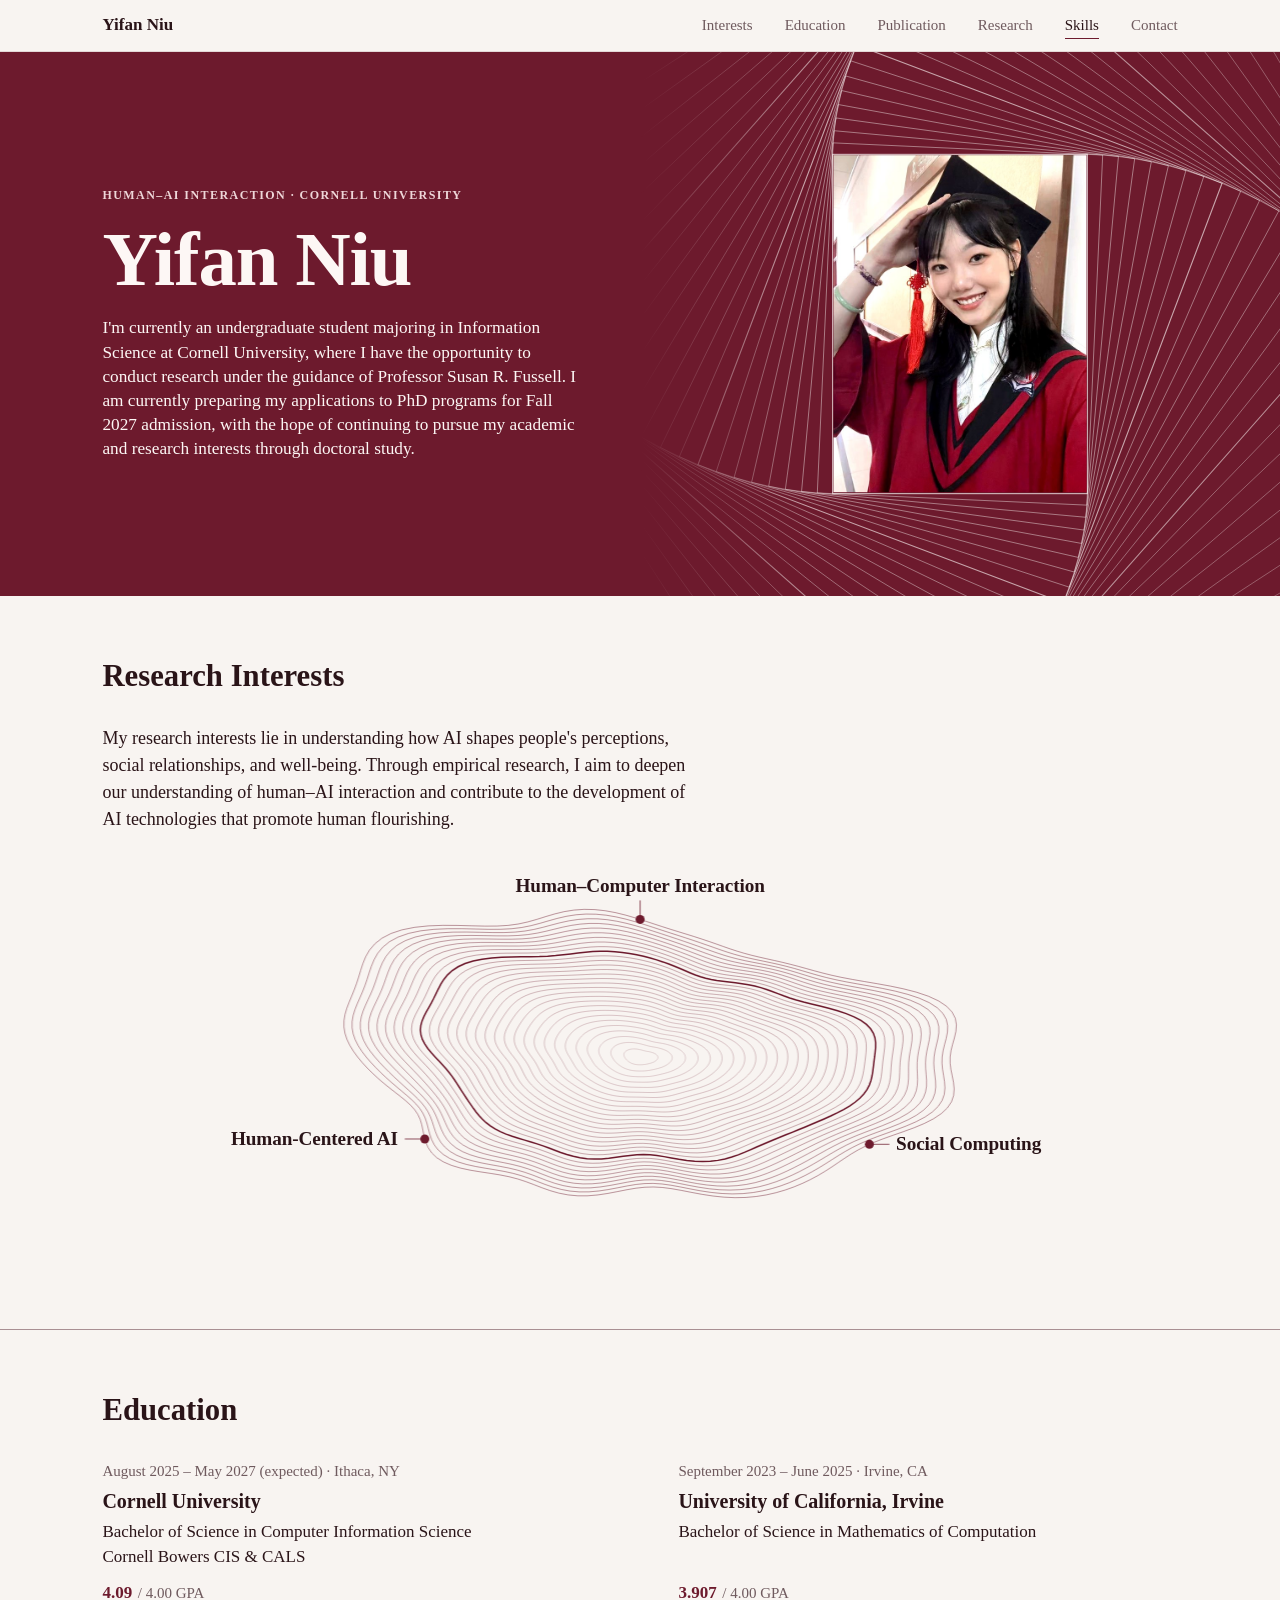
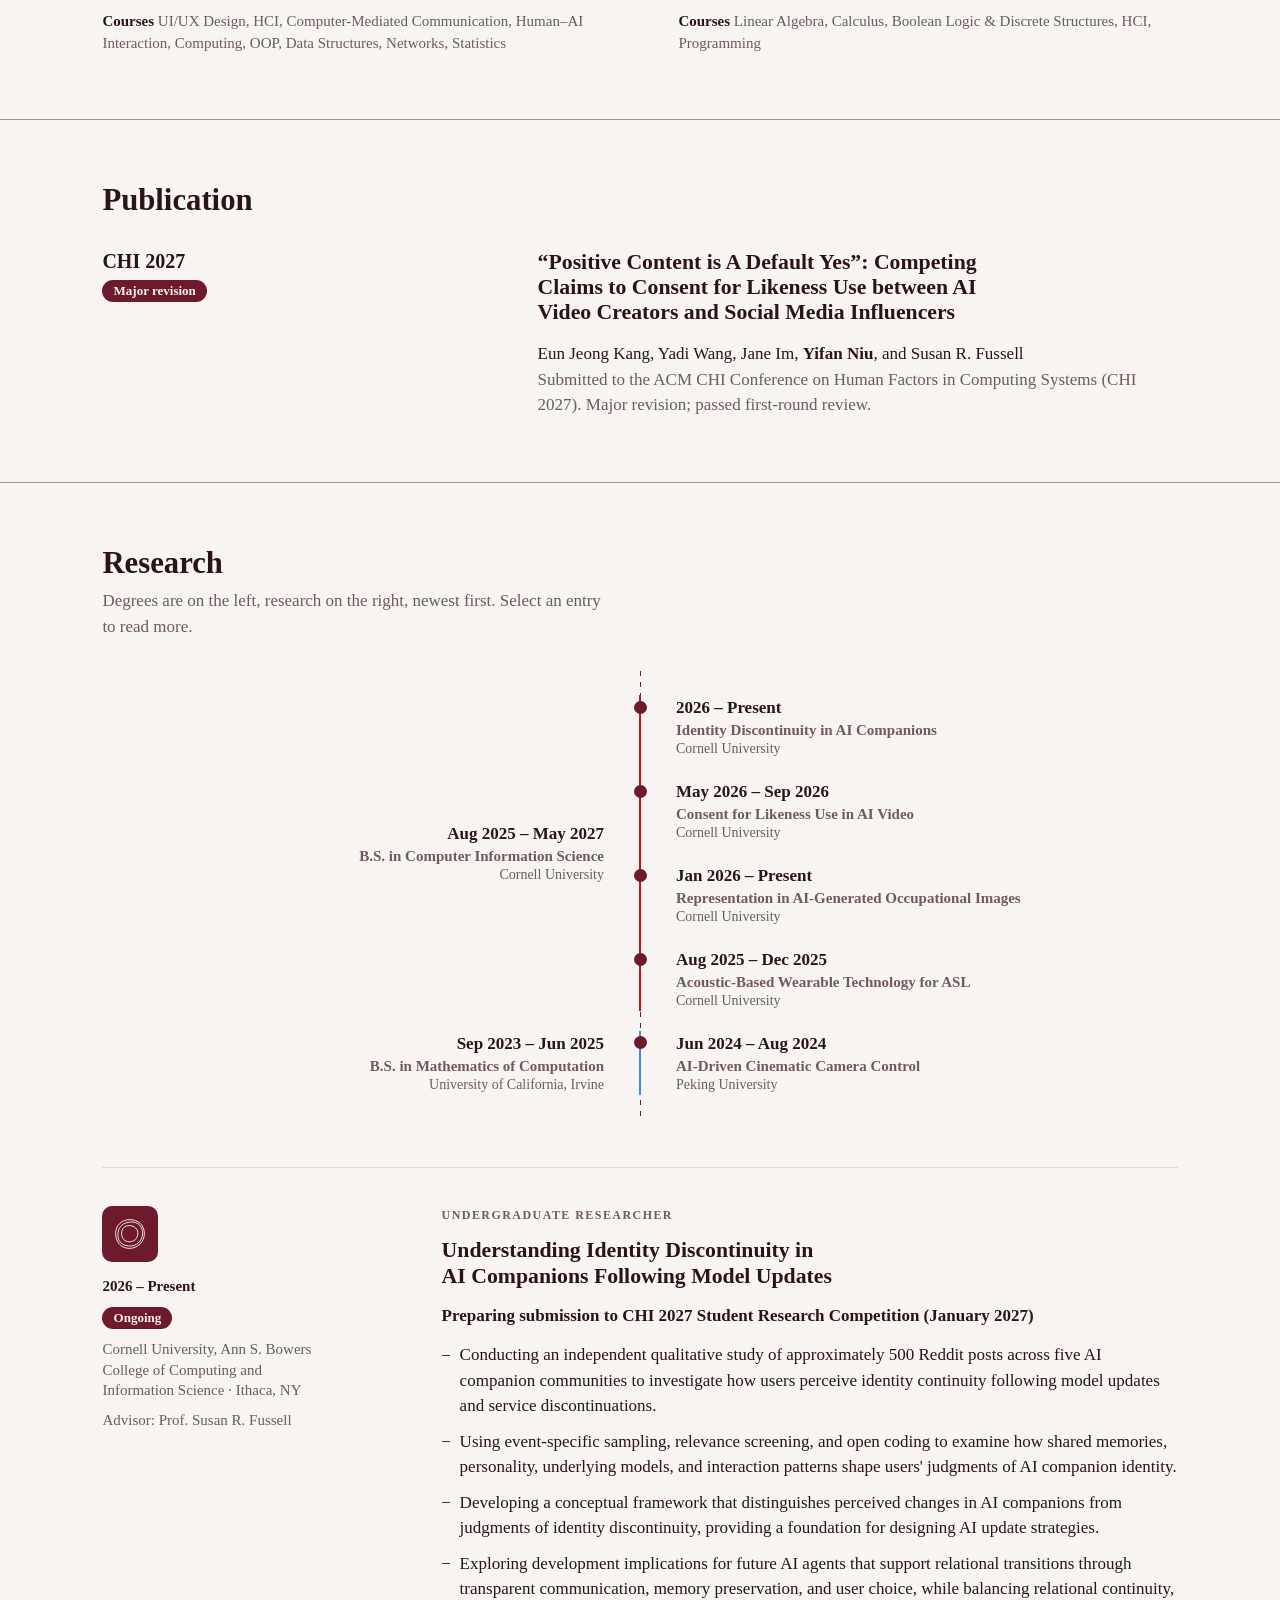
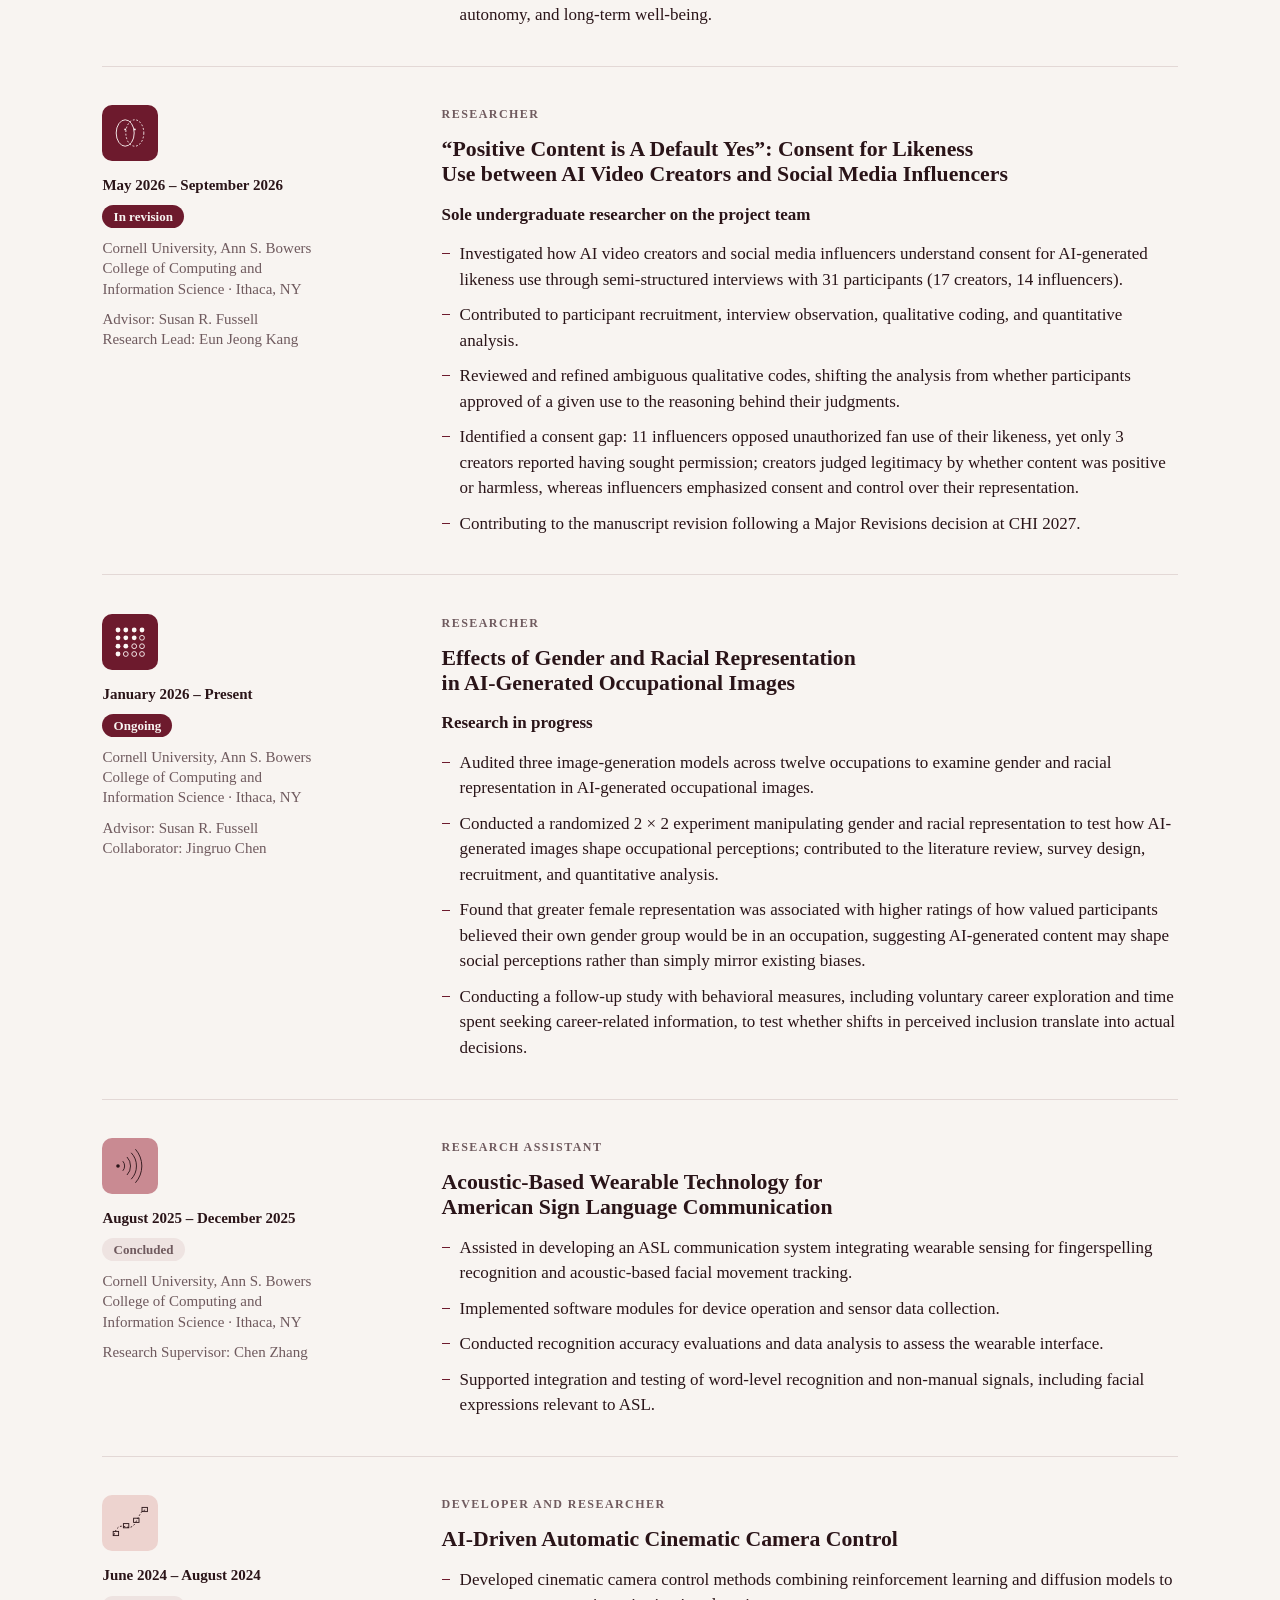
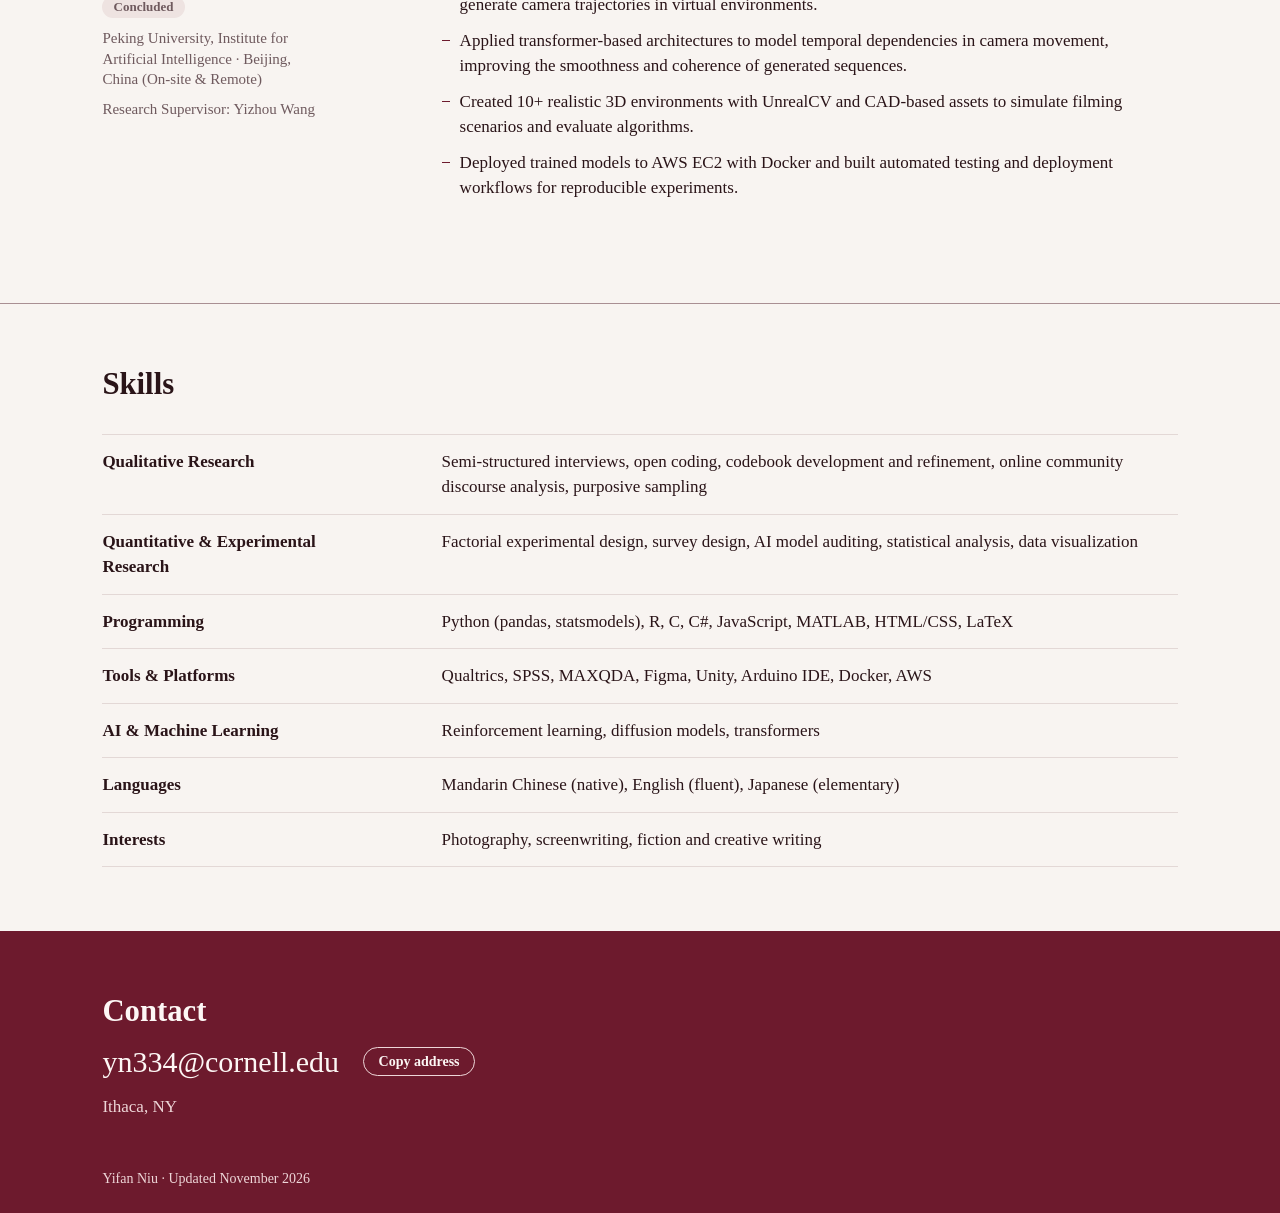
==== commit adea5a0a: "Add files via upload" ====
--- a/index.html
+++ b/index.html
@@ -114,7 +114,7 @@
 
 /* Education */
 .schools { display: grid; grid-template-columns: minmax(0, auto) minmax(0, auto); justify-content: space-between; gap: 1.75rem clamp(2rem, 6vw, 6rem); }
-.school { display: grid; grid-template-rows: auto auto 1fr auto; gap: .375rem; min-width: 0; }
+.school { display: grid; grid-template-rows: auto auto 1fr auto auto; gap: .375rem; min-width: 0; }
 .school-dates { color: var(--muted); font-size: .9375rem; font-variant-numeric: tabular-nums; }
 .school h3 { font-size: 1.25rem; line-height: 1.2; }
 .gpa { display: flex; align-items: baseline; gap: .35rem; margin-top: .25rem; }
@@ -168,6 +168,18 @@
 .tl-what { font-weight: 700; font-size: .9375rem; line-height: 1.3; color: var(--muted); }
 .tl-where { font-size: .875rem; line-height: 1.35; color: var(--muted); }
 .tl a:hover .tl-what { color: var(--accent); }
+
+/* Skills: label column and text column, matching the publication rows */
+.skills { display: grid; margin: 0; }
+.skill-row {
+  display: grid; grid-template-columns: var(--meta-col) minmax(0, 46rem); justify-content: space-between;
+  gap: .25rem 2.5rem; padding-block: .875rem; border-top: 1px solid var(--rule);
+}
+.skill-row:last-child { border-bottom: 1px solid var(--rule); }
+.skills dt { font-weight: 700; }
+.skills dd { margin: 0; }
+.school-courses { color: var(--muted); font-size: .9375rem; line-height: 1.45; max-width: 34rem; }
+.school-courses b { color: var(--ink); font-weight: 700; }
 
 /* Projects */
 .projects { display: grid; }
@@ -208,7 +220,7 @@
 .contact-foot { margin-top: clamp(2rem, 4vw, 3rem); font-size: .875rem; color: var(--on-flood-soft); }
 
 @media (max-width: 900px) {
-  .paper, .project { grid-template-columns: minmax(0, 1fr); }
+  .paper, .project, .skill-row { grid-template-columns: minmax(0, 1fr); }
   .points { max-width: 72ch; }
   .project-meta { display: flex; flex-wrap: wrap; align-items: center; gap: .375rem 1rem; }
   .project-place, .project-people { flex-basis: 100%; }
@@ -239,7 +251,7 @@
   .tl-what { font-size: .875rem; }
   .tl-where { font-size: .8125rem; }
   .hero-top { font-size: .6875rem; letter-spacing: .08em; }
-  .nav-links { font-size: .9375rem; gap: .75rem; scrollbar-width: none; }
+  .nav-links { font-size: .875rem; gap: .55rem; scrollbar-width: none; }
 }
 @media (max-width: 600px) {
   .orbit { height: 17rem; }
@@ -259,6 +271,7 @@
       <a href="#education">Education</a>
       <a href="#publication">Publication</a>
       <a href="#research">Research</a>
+      <a href="#skills">Skills</a>
       <a href="#contact">Contact</a>
     </div>
   </div>
@@ -282,7 +295,7 @@
   <section class="band" id="interests">
     <div class="wrap">
       <div class="band-head"><h2>Research Interests</h2></div>
-      <p class="interests-lead">My research explores how AI shapes human cognition, emotions, and social relationships, with a focus on designing human-centered AI that supports human agency, well-being, and flourishing.</p>
+      <p class="interests-lead">My research interests lie in understanding how AI shapes people's perceptions, social relationships, and well-being. Through empirical research, I aim to deepen our understanding of human–AI interaction and contribute to the development of AI technologies that promote human flourishing.</p>
       <div class="orbit" id="orbit">
         <canvas id="orbit-lines" aria-hidden="true"></canvas>
         <ul class="interests">
@@ -299,16 +312,18 @@
       <div class="band-head"><h2>Education</h2></div>
       <div class="schools">
         <article class="school cornell">
-          <p class="school-dates">August 2025 – May 2027 · Ithaca, NY</p>
+          <p class="school-dates">August 2025 – May 2027 (expected) · Ithaca, NY</p>
           <h3>Cornell University</h3>
           <p>Bachelor of Science in Computer Information Science<br>Cornell Bowers CIS &amp; CALS</p>
-          <p class="gpa"><b>4.09</b><span>/ 4.0 GPA</span></p>
+          <p class="gpa"><b>4.09</b><span>/ 4.00 GPA</span></p>
+          <p class="school-courses"><b>Courses</b> UI/UX Design, HCI, Computer-Mediated Communication, Human–AI Interaction, Computing, OOP, Data Structures, Networks, Statistics</p>
         </article>
         <article class="school uci">
           <p class="school-dates">September 2023 – June 2025 · Irvine, CA</p>
           <h3>University of California, Irvine</h3>
           <p>Bachelor of Science in Mathematics of Computation</p>
           <p class="gpa"><b>3.907</b><span>/ 4.00 GPA</span></p>
+          <p class="school-courses"><b>Courses</b> Linear Algebra, Calculus, Boolean Logic &amp; Discrete Structures, HCI, Programming</p>
         </article>
       </div>
     </div>
@@ -320,12 +335,12 @@
       <article class="paper">
         <div class="paper-meta">
           <p class="paper-venue">CHI 2027</p>
-          <span class="pill live">Under review</span>
+          <span class="pill live">Major revision</span>
         </div>
         <div>
           <h3>“Positive Content is A Default Yes”: Competing Claims to Consent for Likeness Use between AI Video Creators and Social Media Influencers</h3>
           <p class="paper-authors">Eun Jeong Kang, Yadi Wang, Jane Im, <strong>Yifan Niu</strong>, and Susan R. Fussell</p>
-          <p class="paper-where">Conference paper submitted to the ACM CHI Conference on Human Factors in Computing Systems.</p>
+          <p class="paper-where">Submitted to the ACM CHI Conference on Human Factors in Computing Systems (CHI 2027). Major revision; passed first-round review.</p>
         </div>
       </article>
     </div>
@@ -340,7 +355,7 @@
 
       <ol class="tl">
         <li class="tl-school tl-cornell"><a href="#education"><span class="tl-when">Aug 2025 – May 2027</span><span class="tl-what">B.S. in Computer Information Science</span><span class="tl-where">Cornell University</span></a></li>
-        <li class="tl-item" style="grid-row:1"><a href="#continuity"><span class="tl-when">Aug 2026 – Present</span><span class="tl-what">AI Update Strategies for Relational Continuity</span><span class="tl-where">Cornell University</span></a></li>
+        <li class="tl-item" style="grid-row:1"><a href="#continuity"><span class="tl-when">2026 – Present</span><span class="tl-what">Identity Discontinuity in AI Companions</span><span class="tl-where">Cornell University</span></a></li>
         <li class="tl-item" style="grid-row:2"><a href="#likeness"><span class="tl-when">May 2026 – Sep 2026</span><span class="tl-what">Consent for Likeness Use in AI Video</span><span class="tl-where">Cornell University</span></a></li>
         <li class="tl-item" style="grid-row:3"><a href="#occupations"><span class="tl-when">Jan 2026 – Present</span><span class="tl-what">Representation in AI-Generated Occupational Images</span><span class="tl-where">Cornell University</span></a></li>
         <li class="tl-item" style="grid-row:4"><a href="#asl"><span class="tl-when">Aug 2025 – Dec 2025</span><span class="tl-what">Acoustic-Based Wearable Technology for ASL</span><span class="tl-where">Cornell University</span></a></li>
@@ -352,21 +367,20 @@
         <article class="project" id="continuity">
           <div class="project-meta">
             <svg class="glyph" viewBox="0 0 64 64" aria-hidden="true"><path d="M32 8c13 0 24 9 24 23S45 56 31 56 8 45 8 31 19 8 32 8Z"/><path d="M33 12c12-1 21 8 20 20s-10 21-23 20S11 43 12 31s9-18 21-19Z"/><path d="M31 18c8 0 15 6 14 14s-6 13-14 13-13-6-13-14 5-13 13-13Z"/></svg>
-            <p class="project-dates">August 2026 – Present</p>
+            <p class="project-dates">2026 – Present</p>
             <span class="pill live">Ongoing</span>
             <p class="project-place">Cornell University, Ann S. Bowers College of Computing and Information Science · Ithaca, NY</p>
-            <p class="project-people">Advisor: Susan R. Fussell</p>
+            <p class="project-people">Advisor: Prof. Susan R. Fussell</p>
           </div>
           <div class="project-body">
-            <p class="label project-role">Researcher</p>
-            <h3>Understanding and Developing AI Update Strategies for Relational Continuity</h3>
+            <p class="label project-role">Undergraduate Researcher</p>
+            <h3>Understanding Identity Discontinuity in AI Companions Following Model Updates</h3>
             <p class="project-note">Preparing submission to CHI 2027 Student Research Competition (January 2027)</p>
             <ul class="points">
-              <li>Investigating how AI model updates affect users' perceptions of identity continuity, relational stability, and trust in human–AI relationships.</li>
-              <li>Analyzing user narratives about AI model updates to identify valued relational qualities and behavioral changes that lead users to perceive an AI as fundamentally different or no longer the same.</li>
-              <li>Developing a framework to distinguish identity-related characteristics that users value from behaviors that may require modification for safety, reliability, or other system improvements.</li>
-              <li>Designing an AI-based evaluation agent to systematically compare model behaviors across updates, identify potential disruptions to relational continuity, and assess trade-offs between user preferences and safety requirements.</li>
-              <li>Exploring user-centered update strategies, including behavioral continuity mechanisms and transition designs, to help users adapt to unavoidable AI changes while preserving valued aspects of human–AI relationships.</li>
+              <li>Conducting an independent qualitative study of approximately 500 Reddit posts across five AI companion communities to investigate how users perceive identity continuity following model updates and service discontinuations.</li>
+              <li>Using event-specific sampling, relevance screening, and open coding to examine how shared memories, personality, underlying models, and interaction patterns shape users' judgments of AI companion identity.</li>
+              <li>Developing a conceptual framework that distinguishes perceived changes in AI companions from judgments of identity discontinuity, providing a foundation for designing AI update strategies.</li>
+              <li>Exploring development implications for future AI agents that support relational transitions through transparent communication, memory preservation, and user choice, while balancing relational continuity, autonomy, and long-term well-being.</li>
             </ul>
           </div>
         </article>
@@ -375,19 +389,20 @@
           <div class="project-meta">
             <svg class="glyph" viewBox="0 0 64 64" aria-hidden="true"><ellipse cx="24" cy="32" rx="15" ry="22"/><ellipse cx="40" cy="32" rx="15" ry="22" stroke-dasharray="3 3"/><circle class="solid" cx="24" cy="26" r="1.6"/><circle class="solid" cx="40" cy="26" r="1.6"/></svg>
             <p class="project-dates">May 2026 – September 2026</p>
-            <span class="pill past">Concluded</span>
+            <span class="pill live">In revision</span>
             <p class="project-place">Cornell University, Ann S. Bowers College of Computing and Information Science · Ithaca, NY</p>
             <p class="project-people">Advisor: Susan R. Fussell<br>Research Lead: Eun Jeong Kang</p>
           </div>
           <div class="project-body">
             <p class="label project-role">Researcher</p>
-            <h3>“Positive Content is A Default Yes”: Competing Claims to Consent for Likeness Use between AI Video Creators and Social Media Influencers</h3>
+            <h3>“Positive Content is A Default Yes”: Consent for Likeness Use between AI Video Creators and Social Media Influencers</h3>
             <p class="project-note">Sole undergraduate researcher on the project team</p>
             <ul class="points">
-              <li>Conducted qualitative analysis of semi-structured interviews with 31 participants, including 17 AI video creators and 14 social media influencers, to examine competing understandings of consent and likeness use in AI-generated videos.</li>
-              <li>Reviewed and refined qualitative coding schemes, identifying differences in perceived ownership, consent expectations, creative freedom, and responsibility across stakeholder groups.</li>
-              <li>Performed quantitative survey analysis and visualization to complement interview findings and examine stakeholder attitudes toward AI-generated likeness.</li>
-              <li>Contributed to manuscript development and the translation of empirical findings into design and policy implications for responsible generative AI platforms.</li>
+              <li>Investigated how AI video creators and social media influencers understand consent for AI-generated likeness use through semi-structured interviews with 31 participants (17 creators, 14 influencers).</li>
+              <li>Contributed to participant recruitment, interview observation, qualitative coding, and quantitative analysis.</li>
+              <li>Reviewed and refined ambiguous qualitative codes, shifting the analysis from whether participants approved of a given use to the reasoning behind their judgments.</li>
+              <li>Identified a consent gap: 11 influencers opposed unauthorized fan use of their likeness, yet only 3 creators reported having sought permission; creators judged legitimacy by whether content was positive or harmless, whereas influencers emphasized consent and control over their representation.</li>
+              <li>Contributing to the manuscript revision following a Major Revisions decision at CHI 2027.</li>
             </ul>
           </div>
         </article>
@@ -405,11 +420,10 @@
             <h3>Effects of Gender and Racial Representation in AI-Generated Occupational Images</h3>
             <p class="project-note">Research in progress</p>
             <ul class="points">
-              <li>Investigated how gender and racial representation in AI-generated occupational images may influence people's perceptions of demographic distributions, occupational stereotypes, and social reality.</li>
-              <li>Developed a human-subjects study examining whether exposure to demographically biased AI-generated images shapes participants' beliefs about the gender and racial composition of different occupations.</li>
-              <li>Contributed to the operationalization of abstract constructs, including occupational perceptions and social bias, into measurable survey questions and behavioral outcomes.</li>
-              <li>Examined how representational biases in generative AI may extend beyond model outputs to influence users' social judgments and perceptions of occupational demographics.</li>
-              <li>Currently planning follow-up behavioral experiments to further investigate how exposure to biased AI-generated representations affects participants' perceptions, judgments, and attitudes.</li>
+              <li>Audited three image-generation models across twelve occupations to examine gender and racial representation in AI-generated occupational images.</li>
+              <li>Conducted a randomized 2 × 2 experiment manipulating gender and racial representation to test how AI-generated images shape occupational perceptions; contributed to the literature review, survey design, recruitment, and quantitative analysis.</li>
+              <li>Found that greater female representation was associated with higher ratings of how valued participants believed their own gender group would be in an occupation, suggesting AI-generated content may shape social perceptions rather than simply mirror existing biases.</li>
+              <li>Conducting a follow-up study with behavioral measures, including voluntary career exploration and time spent seeking career-related information, to test whether shifts in perceived inclusion translate into actual decisions.</li>
             </ul>
           </div>
         </article>
@@ -426,10 +440,10 @@
             <p class="label project-role">Research Assistant</p>
             <h3>Acoustic-Based Wearable Technology for American Sign Language Communication</h3>
             <ul class="points">
-              <li>Assisted in developing an ASL communication system integrating wearable sensing technologies for fingerspelling recognition and acoustic-based facial movement tracking.</li>
-              <li>Implemented software modules for device operation and sensor data collection, supporting system development and experimental testing.</li>
-              <li>Conducted recognition accuracy evaluations and assisted with data analysis to assess the performance of the wearable interface.</li>
-              <li>Supported the integration and testing of word-level recognition and non-manual signals, including facial expressions relevant to ASL communication.</li>
+              <li>Assisted in developing an ASL communication system integrating wearable sensing for fingerspelling recognition and acoustic-based facial movement tracking.</li>
+              <li>Implemented software modules for device operation and sensor data collection.</li>
+              <li>Conducted recognition accuracy evaluations and data analysis to assess the wearable interface.</li>
+              <li>Supported integration and testing of word-level recognition and non-manual signals, including facial expressions relevant to ASL.</li>
             </ul>
           </div>
         </article>
@@ -446,14 +460,28 @@
             <p class="label project-role">Developer and Researcher</p>
             <h3>AI-Driven Automatic Cinematic Camera Control</h3>
             <ul class="points">
-              <li>Developed AI-driven cinematic camera control methods integrating reinforcement learning and diffusion models to automatically generate camera trajectories in virtual environments.</li>
-              <li>Applied transformer-based architectures to model temporal dependencies in camera movement and improve the smoothness and coherence of generated cinematic sequences.</li>
-              <li>Created more than 10 realistic 3D environments using UnrealCV and CAD-based assets to simulate varied filming scenarios and evaluate algorithm performance.</li>
-              <li>Deployed trained models to AWS EC2 using Docker containers and implemented automated testing and deployment workflows to support reproducible experimentation.</li>
+              <li>Developed cinematic camera control methods combining reinforcement learning and diffusion models to generate camera trajectories in virtual environments.</li>
+              <li>Applied transformer-based architectures to model temporal dependencies in camera movement, improving the smoothness and coherence of generated sequences.</li>
+              <li>Created 10+ realistic 3D environments with UnrealCV and CAD-based assets to simulate filming scenarios and evaluate algorithms.</li>
+              <li>Deployed trained models to AWS EC2 with Docker and built automated testing and deployment workflows for reproducible experiments.</li>
             </ul>
           </div>
         </article>
       </div>
+    </div>
+  </section>
+  <section class="band" id="skills">
+    <div class="wrap">
+      <div class="band-head"><h2>Skills</h2></div>
+      <dl class="skills">
+        <div class="skill-row"><dt>Qualitative Research</dt><dd>Semi-structured interviews, open coding, codebook development and refinement, online community discourse analysis, purposive sampling</dd></div>
+        <div class="skill-row"><dt>Quantitative &amp; Experimental Research</dt><dd>Factorial experimental design, survey design, AI model auditing, statistical analysis, data visualization</dd></div>
+        <div class="skill-row"><dt>Programming</dt><dd>Python (pandas, statsmodels), R, C, C#, JavaScript, MATLAB, HTML/CSS, LaTeX</dd></div>
+        <div class="skill-row"><dt>Tools &amp; Platforms</dt><dd>Qualtrics, SPSS, MAXQDA, Figma, Unity, Arduino IDE, Docker, AWS</dd></div>
+        <div class="skill-row"><dt>AI &amp; Machine Learning</dt><dd>Reinforcement learning, diffusion models, transformers</dd></div>
+        <div class="skill-row"><dt>Languages</dt><dd>Mandarin Chinese (native), English (fluent), Japanese (elementary)</dd></div>
+        <div class="skill-row"><dt>Interests</dt><dd>Photography, screenwriting, fiction and creative writing</dd></div>
+      </dl>
     </div>
   </section>
 </main>
@@ -686,7 +714,7 @@
         });
       });
     }, { rootMargin: '-30% 0px -65% 0px' });
-    ['interests', 'education', 'publication', 'research', 'contact'].forEach(function (id) {
+    ['interests', 'education', 'publication', 'research', 'skills', 'contact'].forEach(function (id) {
       spy.observe(document.getElementById(id));
     });
   }
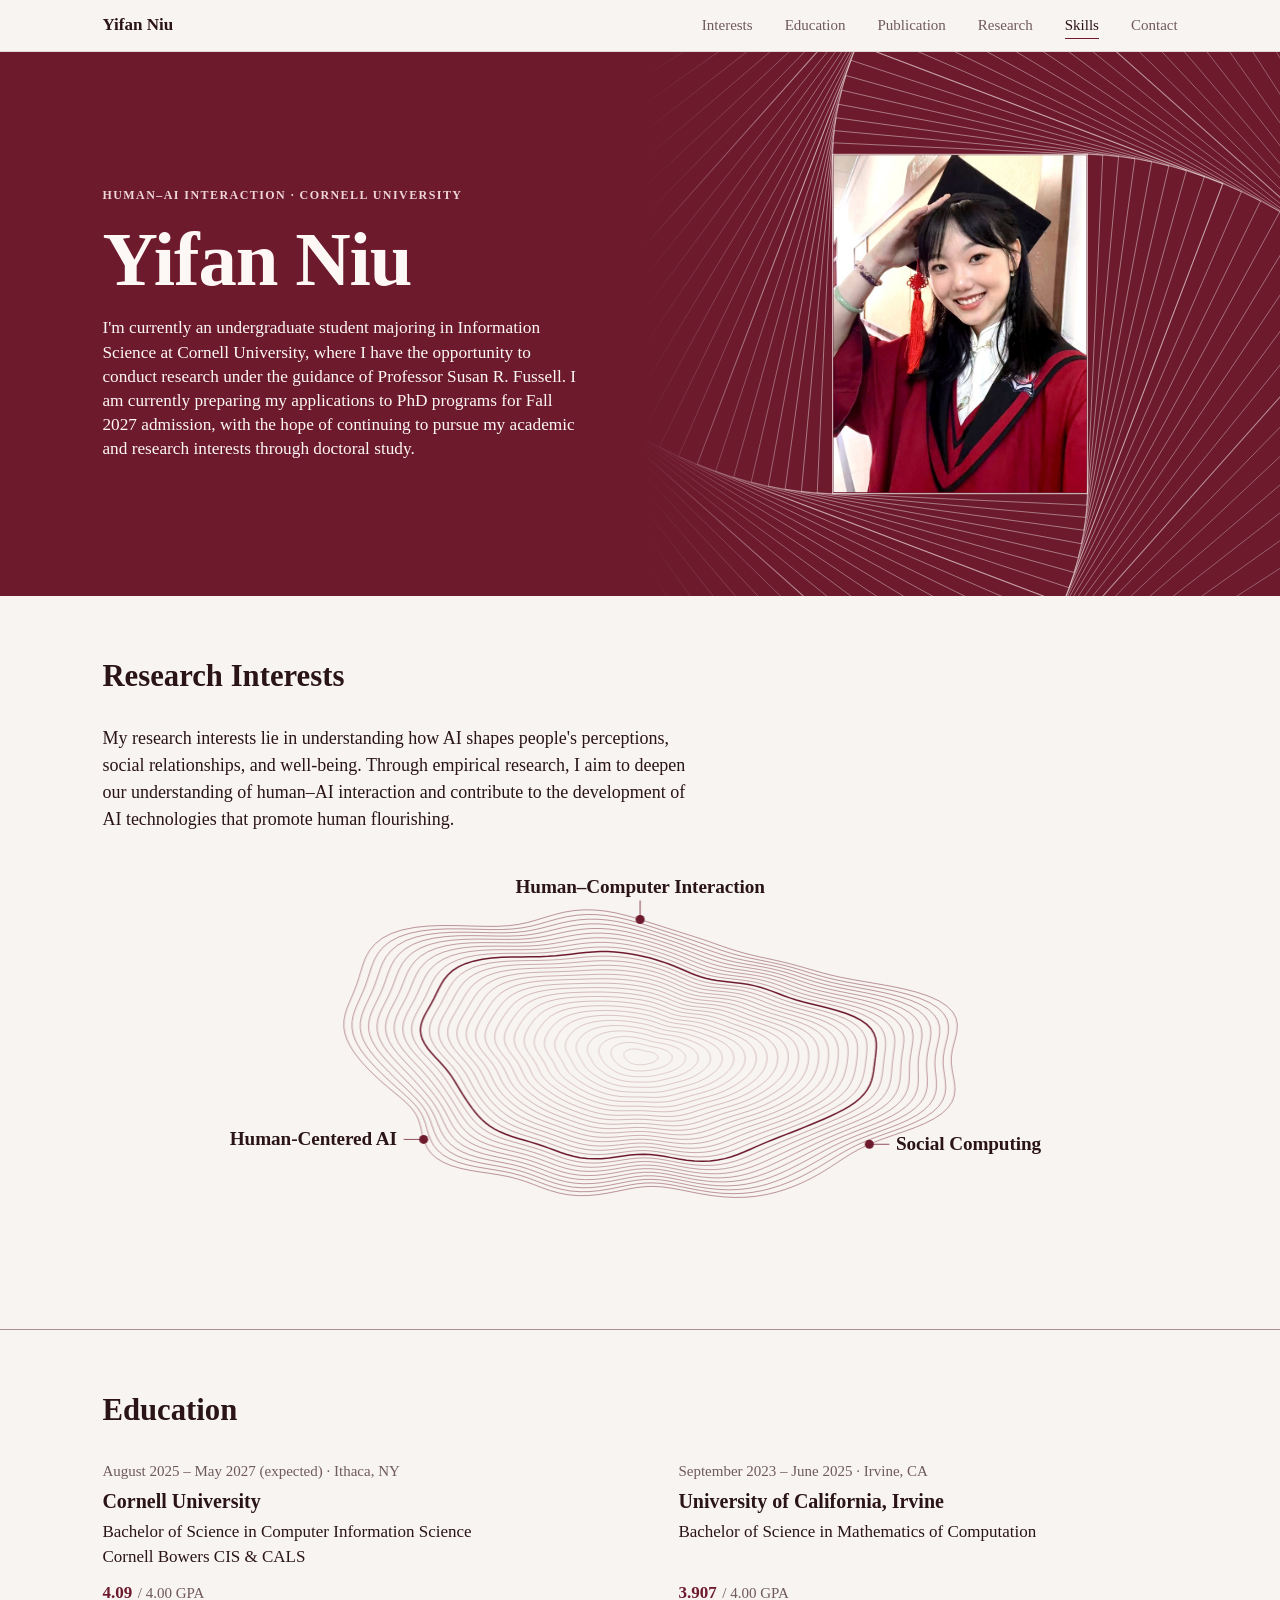
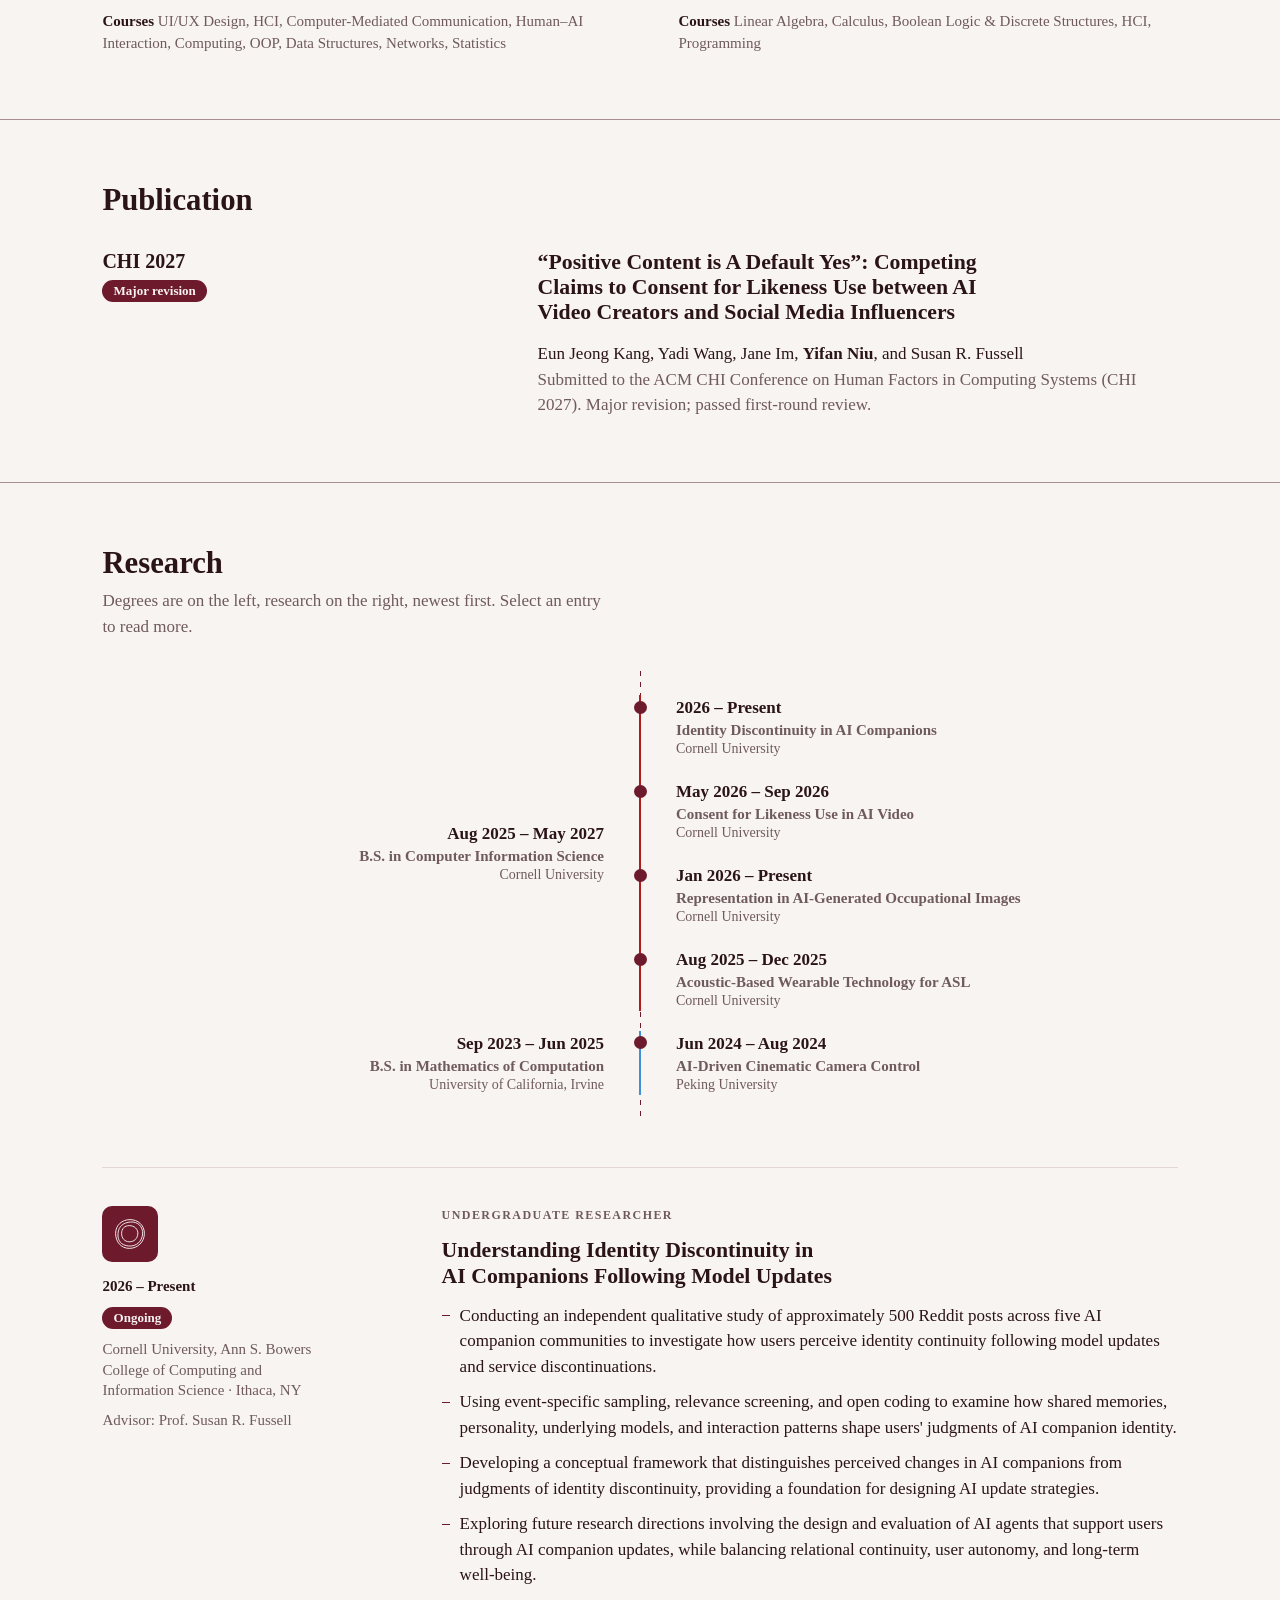
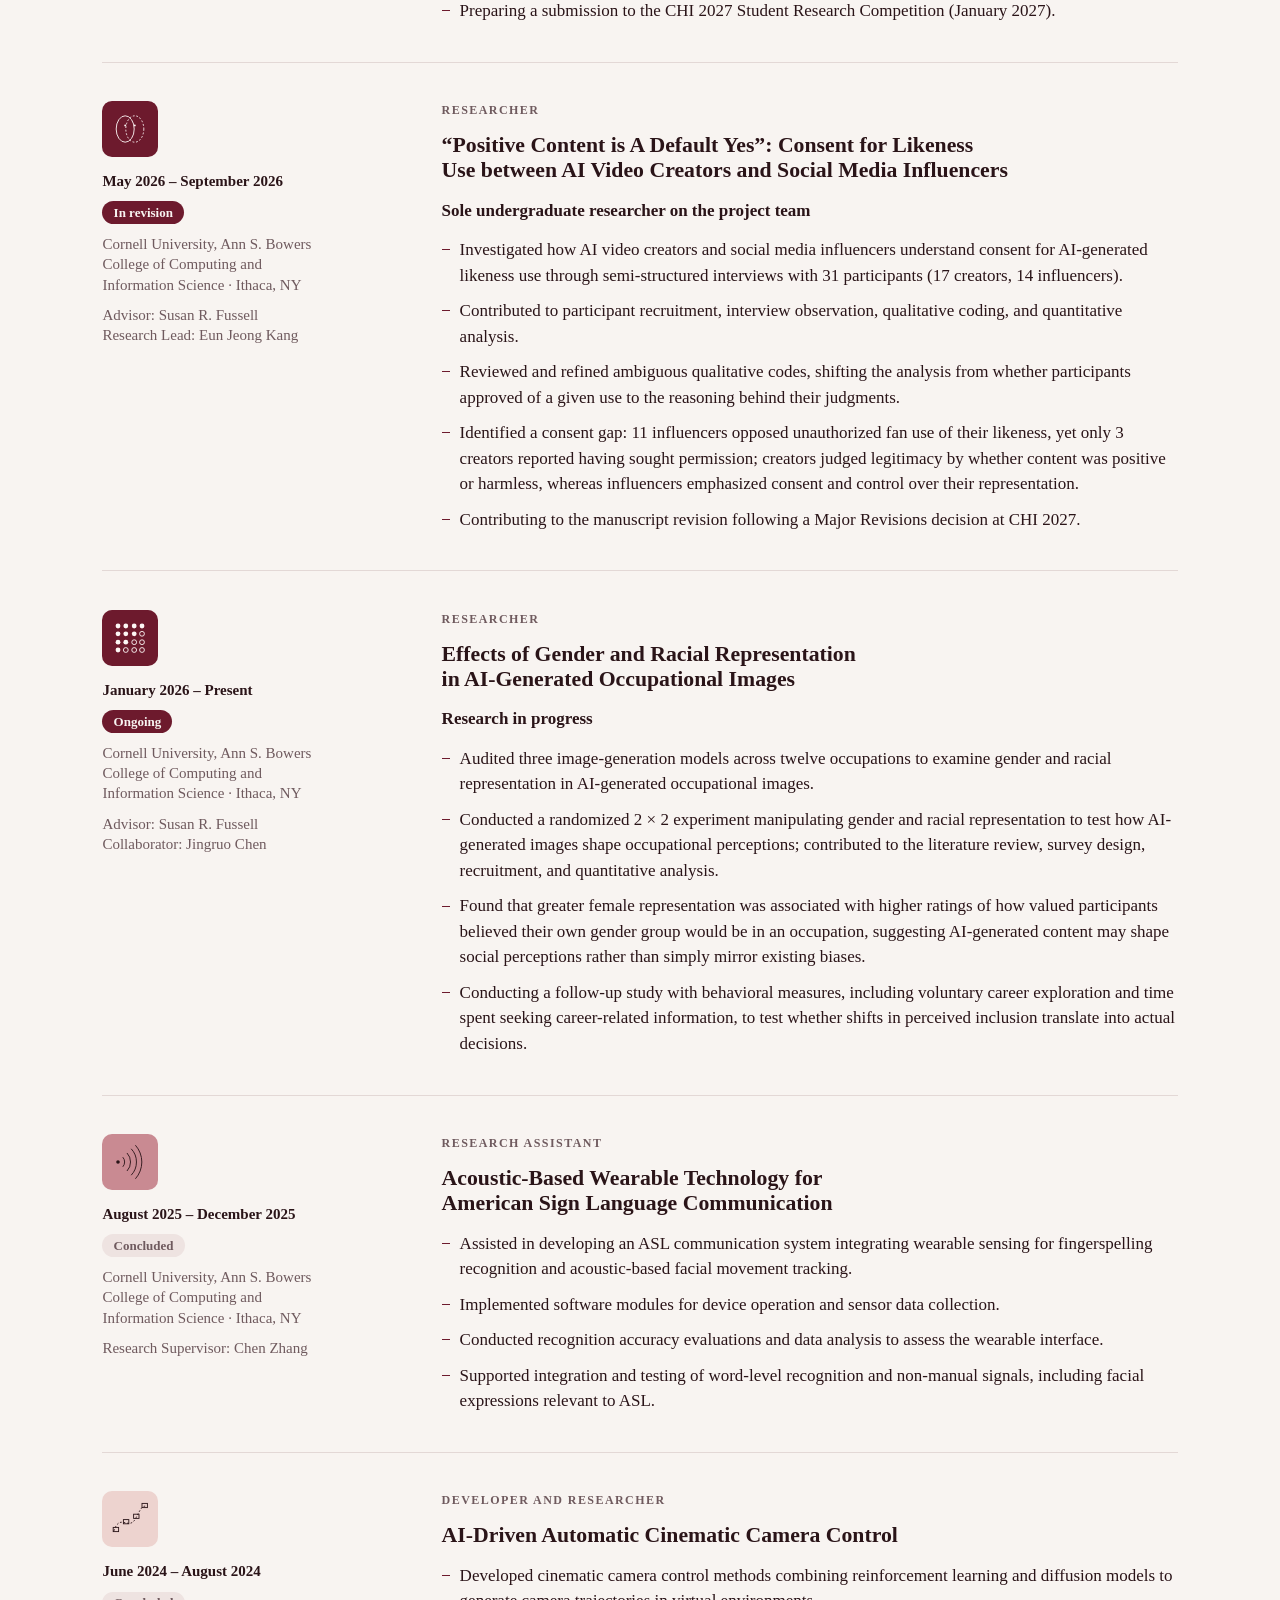
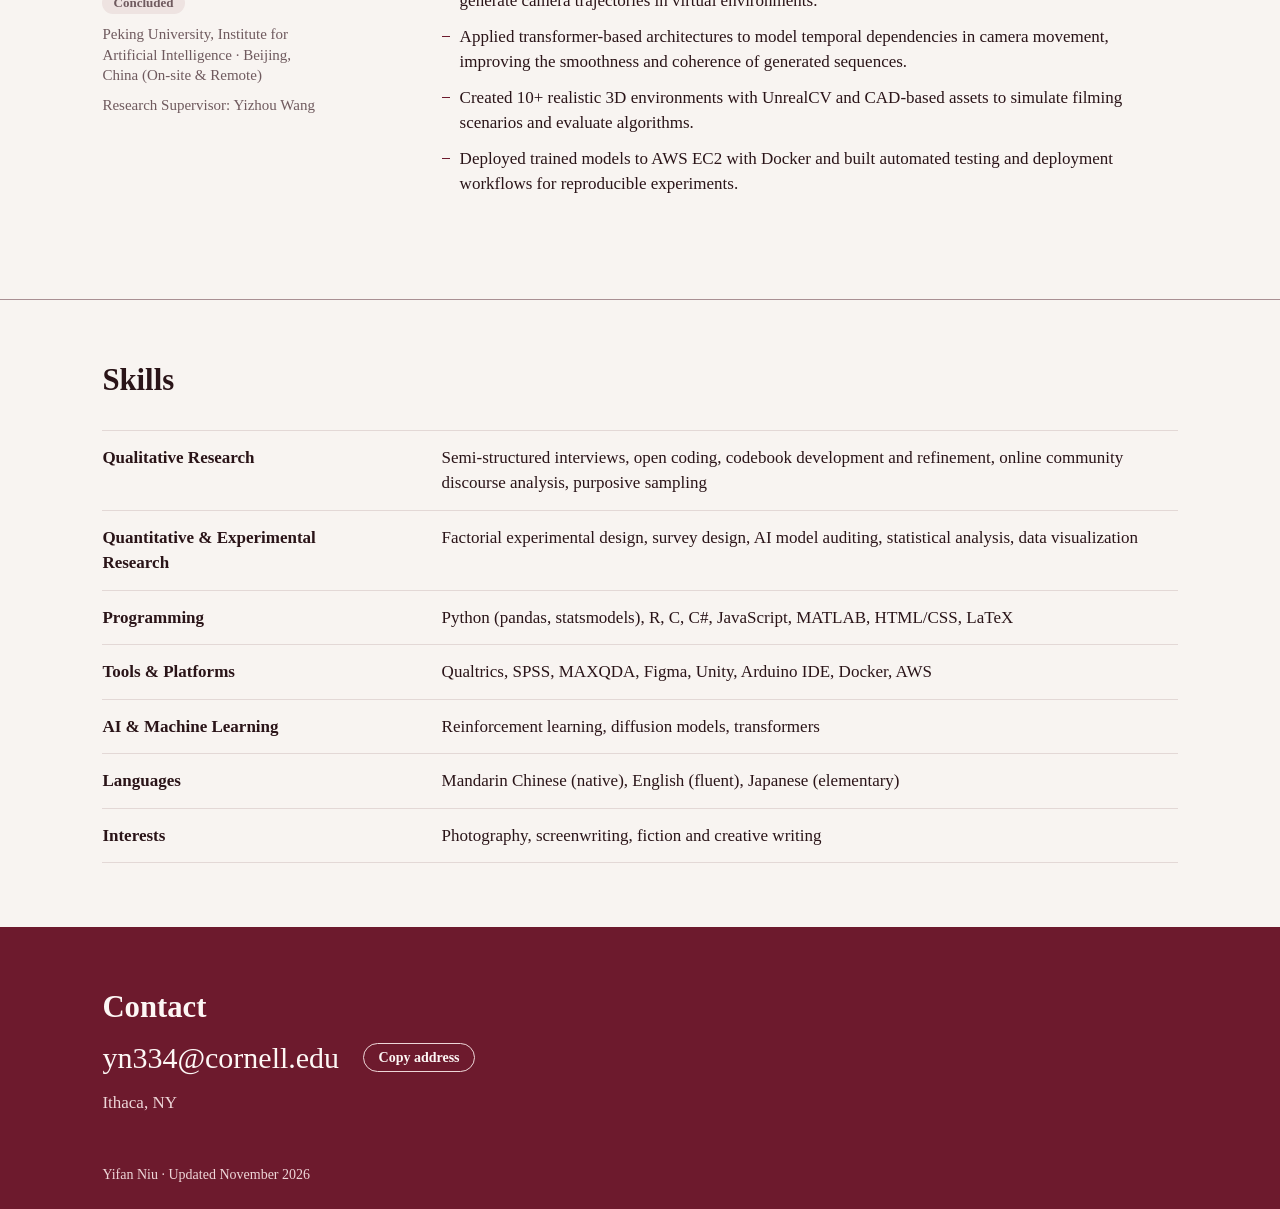
==== commit a126d5ae: "Add files via upload" ====
--- a/index.html
+++ b/index.html
@@ -375,12 +375,12 @@
           <div class="project-body">
             <p class="label project-role">Undergraduate Researcher</p>
             <h3>Understanding Identity Discontinuity in AI Companions Following Model Updates</h3>
-            <p class="project-note">Preparing submission to CHI 2027 Student Research Competition (January 2027)</p>
             <ul class="points">
               <li>Conducting an independent qualitative study of approximately 500 Reddit posts across five AI companion communities to investigate how users perceive identity continuity following model updates and service discontinuations.</li>
               <li>Using event-specific sampling, relevance screening, and open coding to examine how shared memories, personality, underlying models, and interaction patterns shape users' judgments of AI companion identity.</li>
               <li>Developing a conceptual framework that distinguishes perceived changes in AI companions from judgments of identity discontinuity, providing a foundation for designing AI update strategies.</li>
-              <li>Exploring development implications for future AI agents that support relational transitions through transparent communication, memory preservation, and user choice, while balancing relational continuity, autonomy, and long-term well-being.</li>
+              <li>Exploring future research directions involving the design and evaluation of AI agents that support users through AI companion updates, while balancing relational continuity, user autonomy, and long-term well-being.</li>
+              <li>Preparing a submission to the CHI 2027 Student Research Competition (January 2027).</li>
             </ul>
           </div>
         </article>
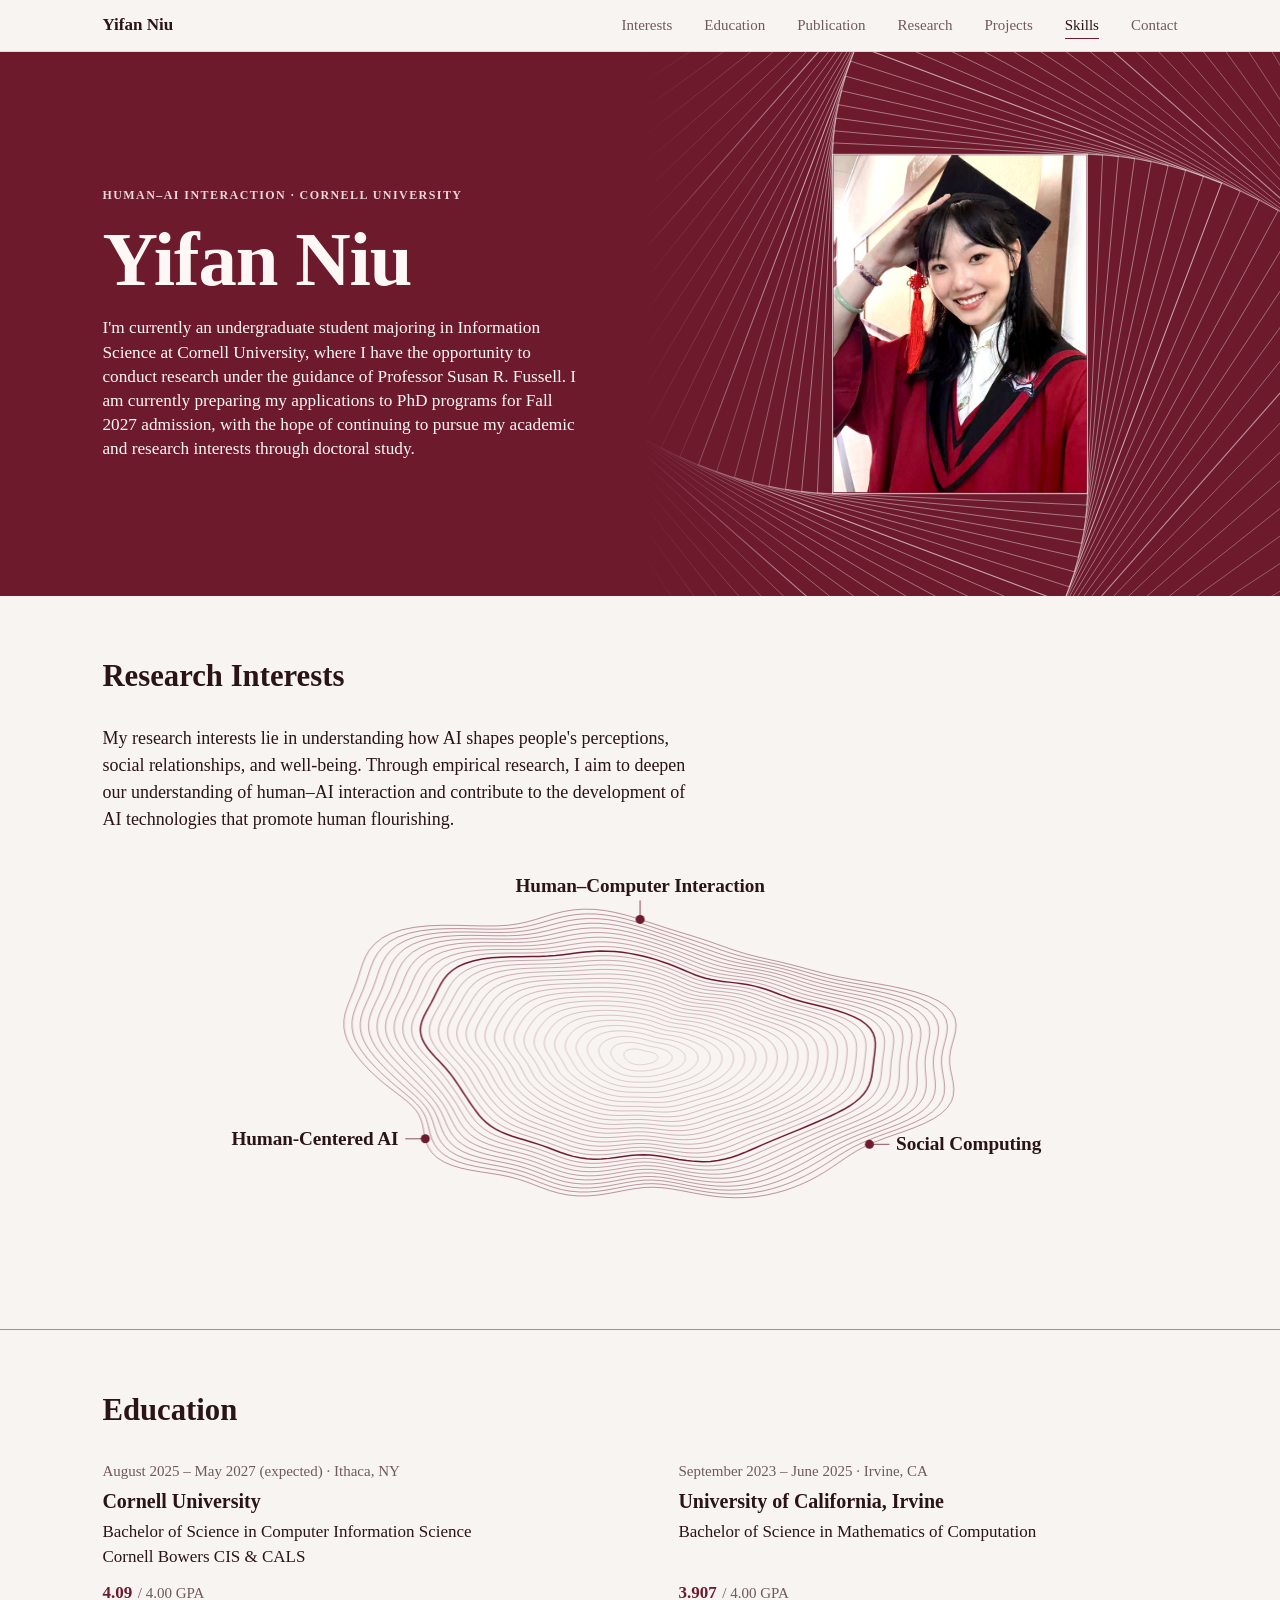
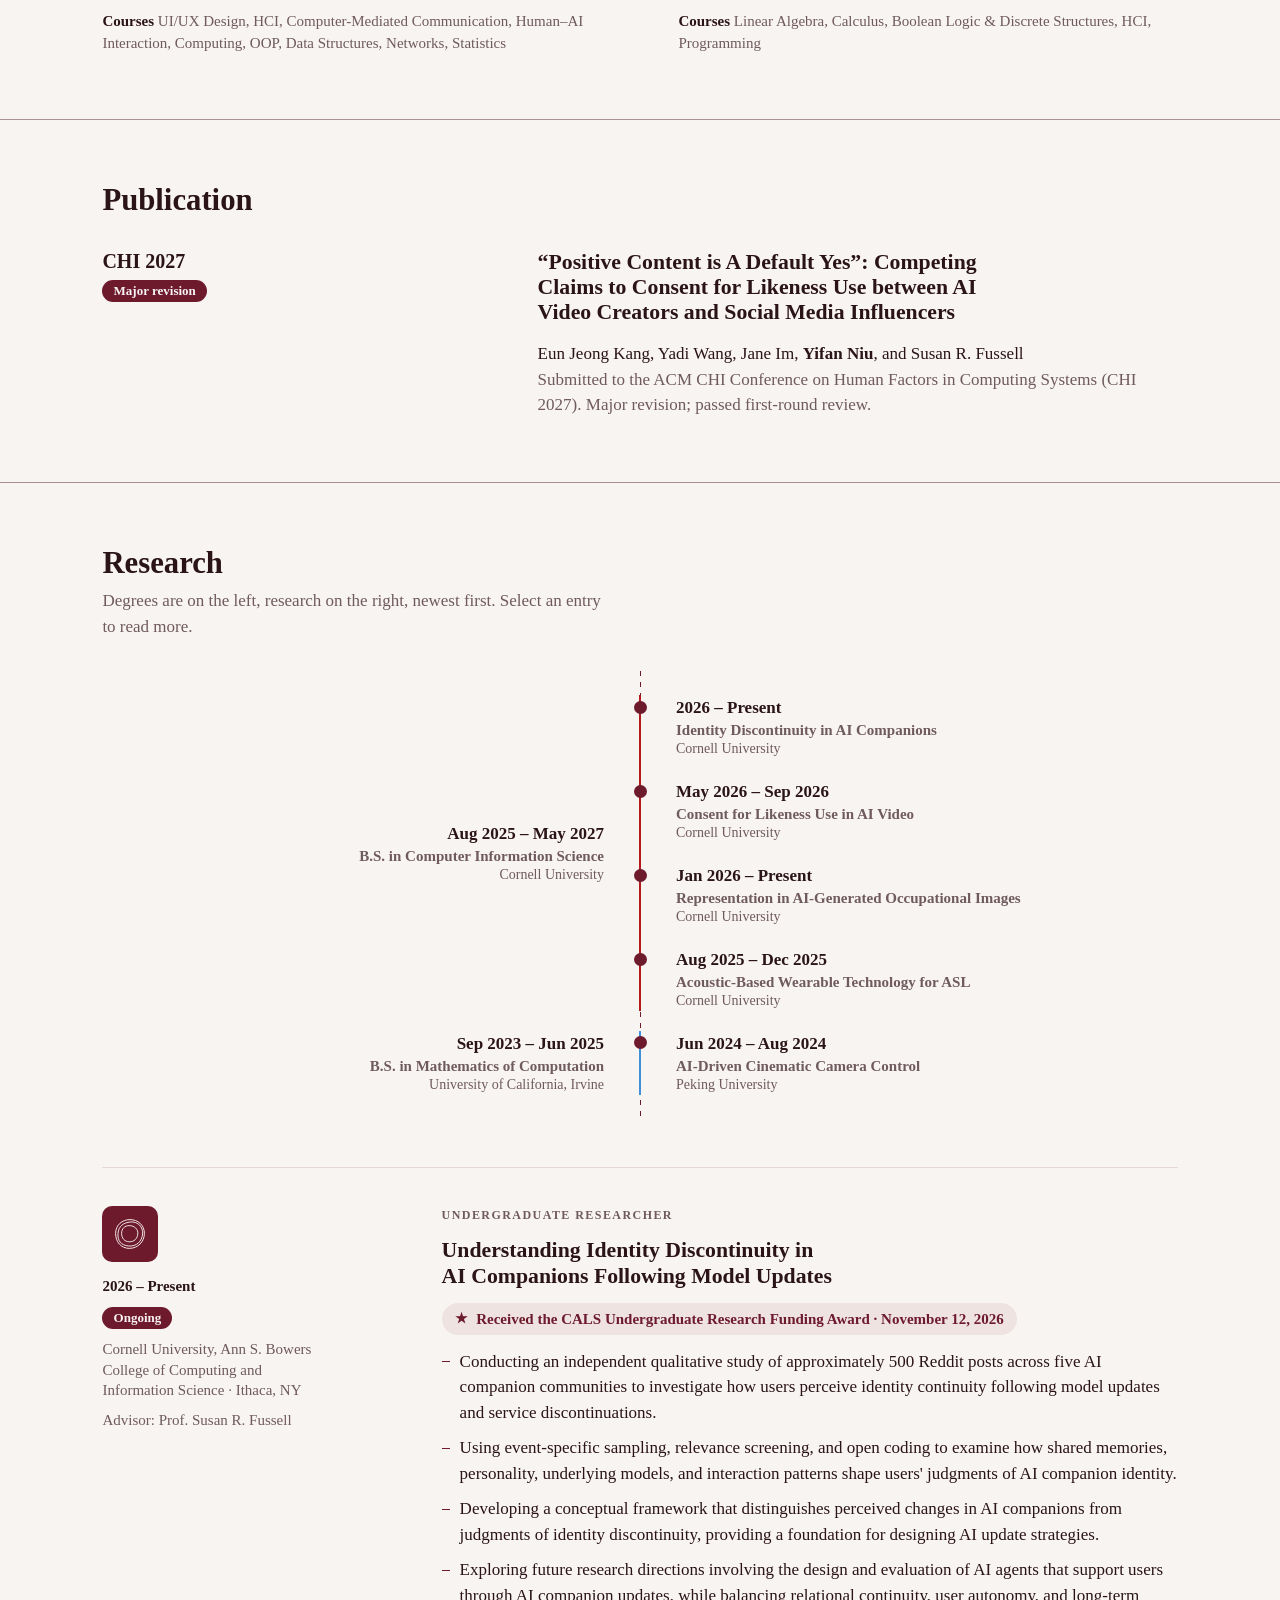
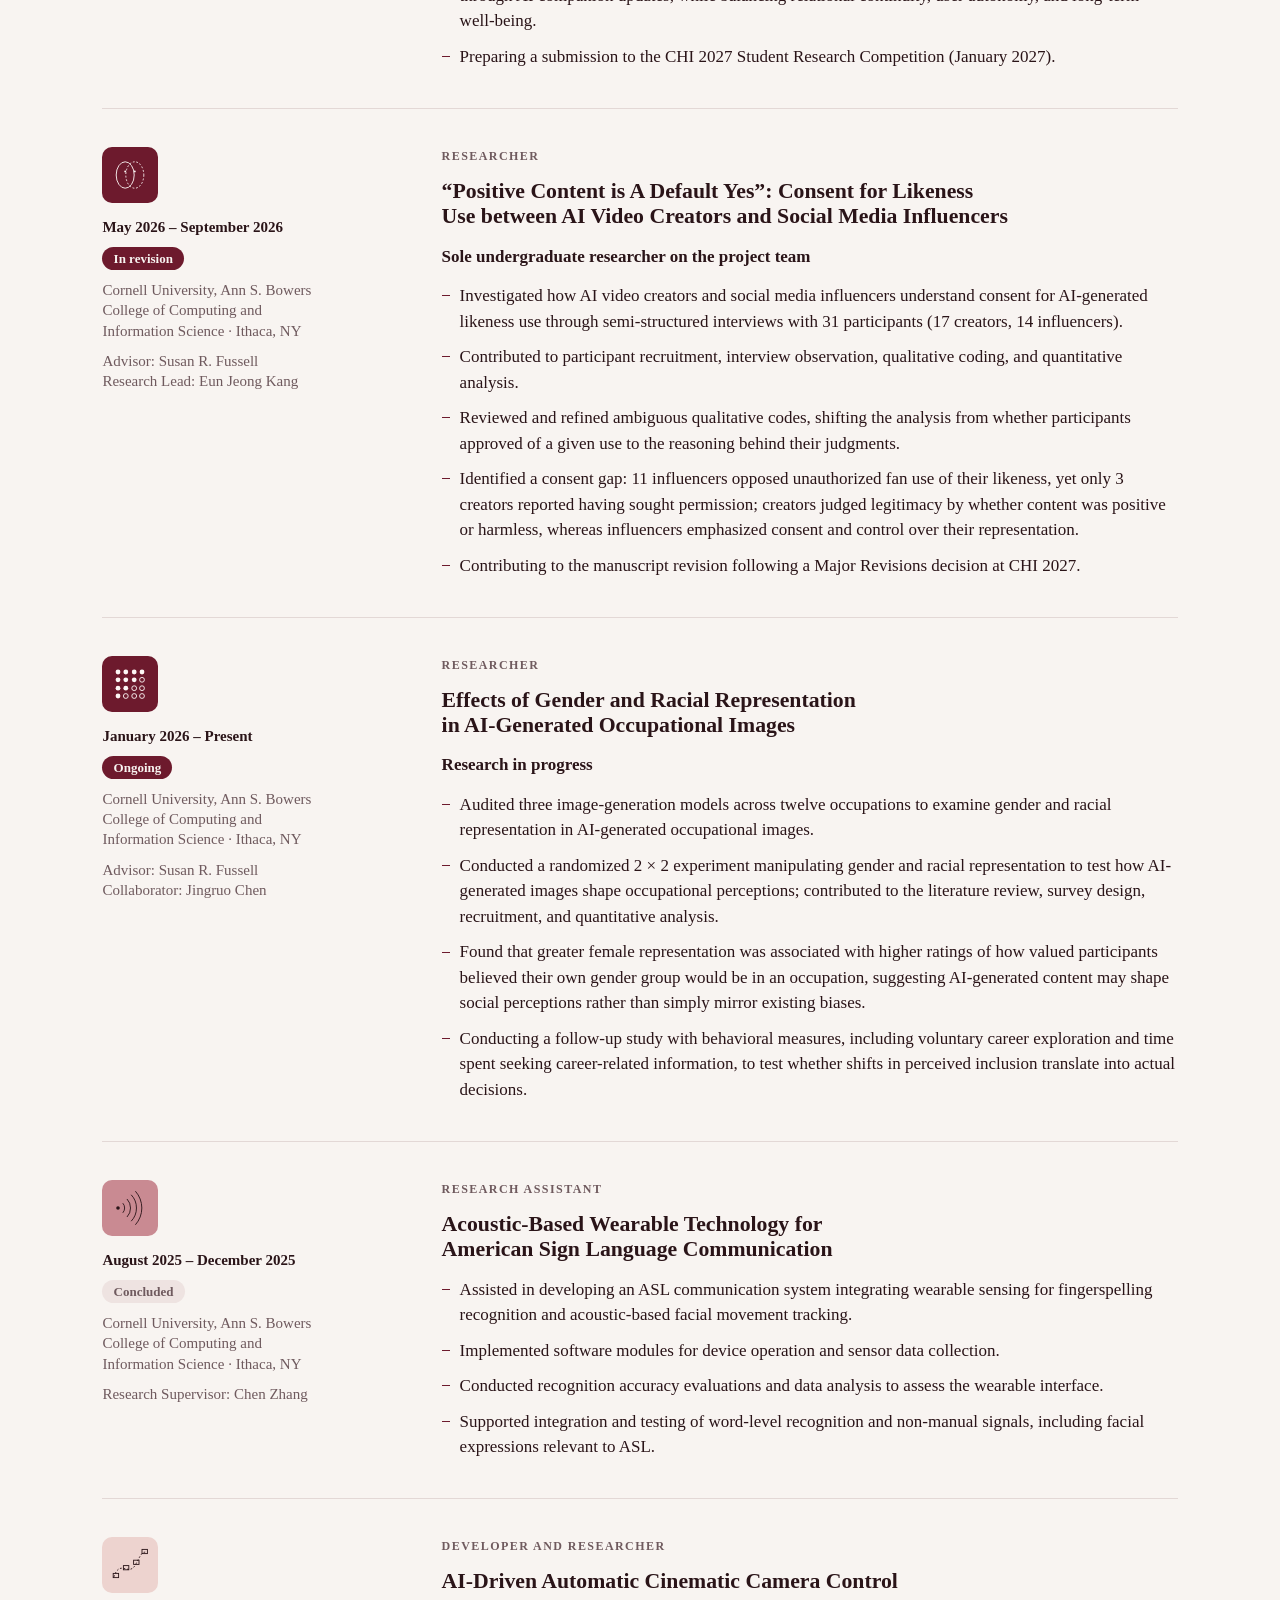
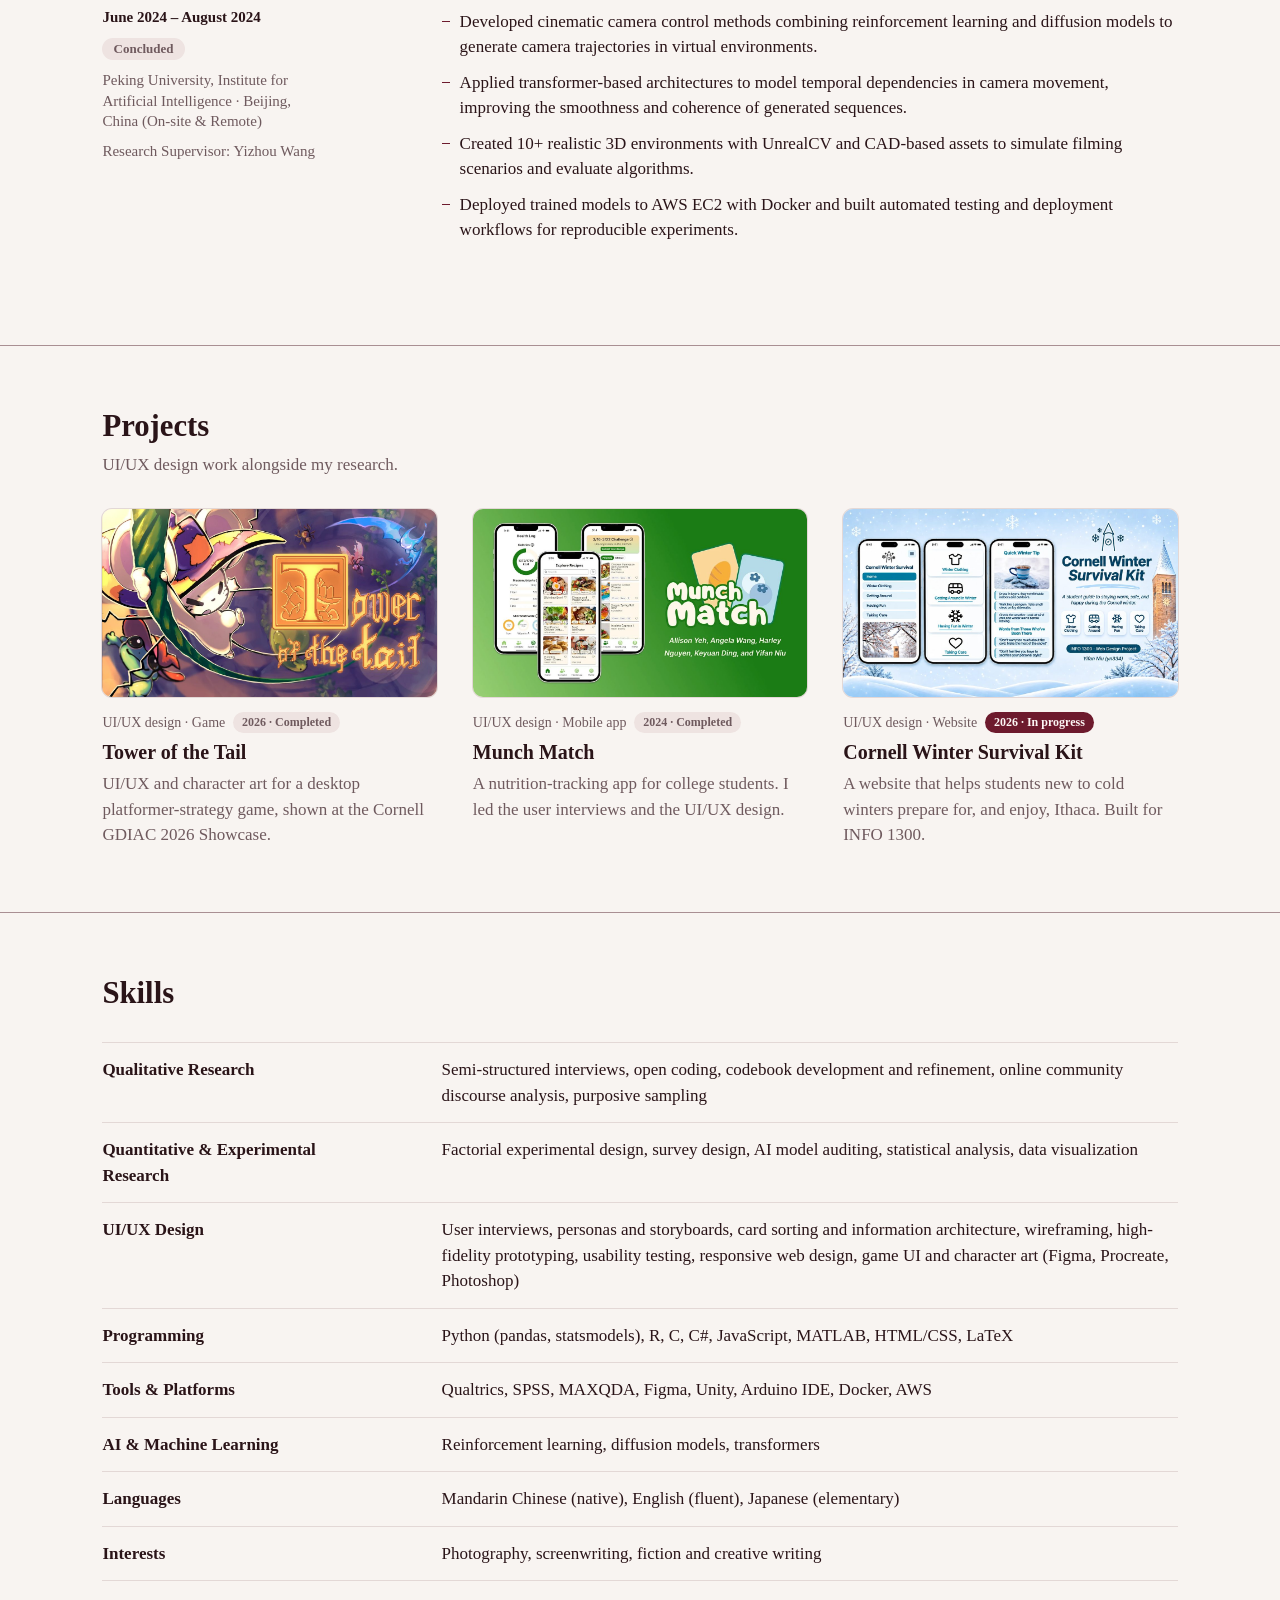
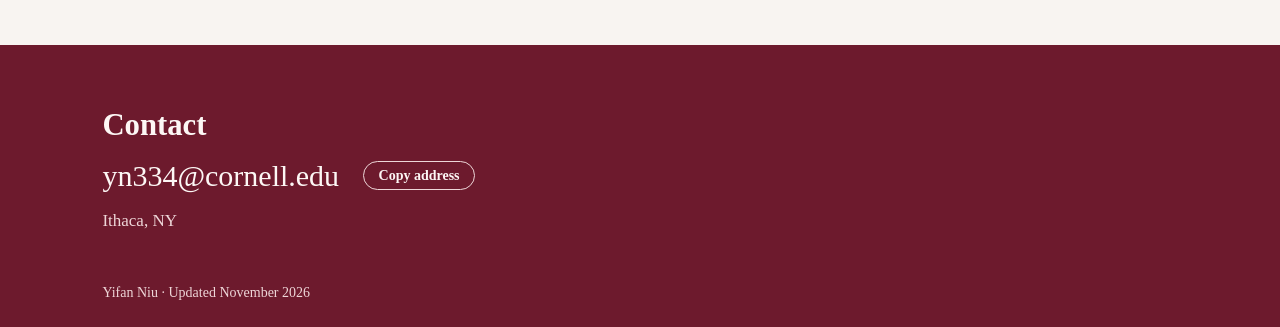
==== commit 6520c837: "Add files via upload" ====
--- a/index.html
+++ b/index.html
@@ -181,6 +181,37 @@
 .school-courses { color: var(--muted); font-size: .9375rem; line-height: 1.45; max-width: 34rem; }
 .school-courses b { color: var(--ink); font-weight: 700; }
 
+/* Projects on the home page: cover cards */
+.proj-cards { display: grid; grid-template-columns: repeat(auto-fit, minmax(15rem, 1fr)); gap: 2rem clamp(1.25rem, 3vw, 2.25rem); }
+.proj-card { display: grid; align-content: start; gap: .45rem; text-decoration: none; min-width: 0; }
+.proj-card img {
+  display: block; width: 100%; height: auto; aspect-ratio: 16 / 9; object-fit: cover; border-radius: 10px;
+  box-shadow: 0 0 0 1px var(--rule); margin-bottom: .45rem; transition: transform .25s, box-shadow .25s;
+}
+.proj-card:hover img { transform: translateY(-3px); box-shadow: 0 0 0 1px var(--rule-strong), 0 10px 24px -14px rgba(42, 20, 24, .45); }
+.proj-meta { font-size: .875rem; color: var(--muted); display: flex; flex-wrap: wrap; align-items: center; gap: .3rem .5rem; }
+.proj-meta .status { font-style: normal; font-size: .75rem; font-weight: 700; padding: .05rem .55rem; border-radius: 999px; line-height: 1.6; white-space: nowrap; }
+.proj-meta .status.done { background: var(--past-bg); color: var(--muted); }
+.proj-meta .status.now { background: var(--flood); color: var(--on-flood); }
+.proj-card b { font-size: 1.25rem; line-height: 1.2; }
+.proj-card:hover b { color: var(--accent); }
+.proj-sum { color: var(--muted); }
+
+/* Projects teaser */
+.proj-rows { display: grid; }
+.proj-row {
+  display: grid; grid-template-columns: var(--meta-col) minmax(0, 46rem) auto; justify-content: space-between; align-items: baseline;
+  gap: .25rem 2.5rem; padding-block: 1rem; border-top: 1px solid var(--rule); text-decoration: none;
+}
+.proj-row:last-child { border-bottom: 1px solid var(--rule); }
+.proj-row b { font-size: 1.1875rem; }
+.proj-row span { color: var(--muted); }
+.proj-row i { font-style: normal; color: var(--accent); transition: transform .2s; }
+.proj-row:hover b { color: var(--accent); }
+.proj-row:hover i { transform: translateX(5px); }
+.all-projects { display: inline-block; margin-top: 1.25rem; font-weight: 700; color: var(--accent); text-decoration: none; }
+.all-projects:hover { text-decoration: underline; }
+
 /* Projects */
 .projects { display: grid; }
 .project {
@@ -201,6 +232,12 @@
 .project-role { color: var(--muted); }
 .project h3 { font-size: clamp(1.1875rem, 1.7vw, 1.375rem); line-height: 1.16; }
 .project-note { font-weight: 700; }
+.project-award {
+  justify-self: start; display: inline-flex; align-items: center; gap: .5rem;
+  font-weight: 700; font-size: .9375rem; color: var(--accent);
+  padding: .3rem .85rem; border-radius: 999px; background: var(--past-bg);
+}
+.project-award::before { content: "★"; font-size: .875rem; }
 .points { display: grid; gap: .625rem; }
 .points li { padding-left: 1.125rem; position: relative; }
 .points li::before { content: ""; position: absolute; left: 0; top: .72em; width: .55rem; height: 1px; background: var(--accent); }
@@ -221,6 +258,9 @@
 
 @media (max-width: 900px) {
   .paper, .project, .skill-row { grid-template-columns: minmax(0, 1fr); }
+  .proj-row { grid-template-columns: minmax(0, 1fr) auto; }
+  .proj-row span { grid-column: 1; }
+  .proj-row i { grid-column: 2; grid-row: 1; }
   .points { max-width: 72ch; }
   .project-meta { display: flex; flex-wrap: wrap; align-items: center; gap: .375rem 1rem; }
   .project-place, .project-people { flex-basis: 100%; }
@@ -251,14 +291,14 @@
   .tl-what { font-size: .875rem; }
   .tl-where { font-size: .8125rem; }
   .hero-top { font-size: .6875rem; letter-spacing: .08em; }
-  .nav-links { font-size: .875rem; gap: .55rem; scrollbar-width: none; }
+  .nav-links { font-size: .875rem; gap: .2rem .7rem; flex-wrap: wrap; }
 }
 @media (max-width: 600px) {
   .orbit { height: 17rem; }
 }
 @media (prefers-reduced-motion: reduce) {
   html { scroll-behavior: auto; }
-  .tl-item::after { transition: none; }
+  .tl-item::after, .proj-row i, .proj-card img { transition: none; }
 }
 </style>
 </head>
@@ -271,6 +311,7 @@
       <a href="#education">Education</a>
       <a href="#publication">Publication</a>
       <a href="#research">Research</a>
+      <a href="#projects">Projects</a>
       <a href="#skills">Skills</a>
       <a href="#contact">Contact</a>
     </div>
@@ -375,6 +416,7 @@
           <div class="project-body">
             <p class="label project-role">Undergraduate Researcher</p>
             <h3>Understanding Identity Discontinuity in AI Companions Following Model Updates</h3>
+            <p class="project-award">Received the CALS Undergraduate Research Funding Award · November 12, 2026</p>
             <ul class="points">
               <li>Conducting an independent qualitative study of approximately 500 Reddit posts across five AI companion communities to investigate how users perceive identity continuity following model updates and service discontinuations.</li>
               <li>Using event-specific sampling, relevance screening, and open coding to examine how shared memories, personality, underlying models, and interaction patterns shape users' judgments of AI companion identity.</li>
@@ -470,12 +512,41 @@
       </div>
     </div>
   </section>
+  <section class="band" id="projects">
+    <div class="wrap">
+      <div class="band-head">
+        <h2>Projects</h2>
+        <p>UI/UX design work alongside my research.</p>
+      </div>
+      <div class="proj-cards">
+        <a class="proj-card" href="tower-of-the-tail.html">
+          <img src="images/projects/tower-of-the-tail.jpg" alt="Tower of the Tail key art: Klutz the mouse climbing a vine beside the game title" width="1200" height="675" loading="lazy">
+          <span class="proj-meta">UI/UX design · Game <i class="status done">2026 · Completed</i></span>
+          <b>Tower of the Tail</b>
+          <span class="proj-sum">UI/UX and character art for a desktop platformer-strategy game, shown at the Cornell GDIAC 2026 Showcase.</span>
+        </a>
+        <a class="proj-card" href="munch-match.html">
+          <img src="images/projects/munch-match.jpg" alt="Munch Match app screens: the health log, recipe explorer, and weekly cooking challenge" width="1200" height="667" loading="lazy">
+          <span class="proj-meta">UI/UX design · Mobile app <i class="status done">2024 · Completed</i></span>
+          <b>Munch Match</b>
+          <span class="proj-sum">A nutrition-tracking app for college students. I led the user interviews and the UI/UX design.</span>
+        </a>
+        <a class="proj-card" href="info-1300-web-design.html">
+          <img src="images/projects/cornell-winter-survival.jpg" alt="Cornell Winter Survival Kit mobile screens beside the project title card" width="1200" height="676" loading="lazy">
+          <span class="proj-meta">UI/UX design · Website <i class="status now">2026 · In progress</i></span>
+          <b>Cornell Winter Survival Kit</b>
+          <span class="proj-sum">A website that helps students new to cold winters prepare for, and enjoy, Ithaca. Built for INFO 1300.</span>
+        </a>
+      </div>
+    </div>
+  </section>
   <section class="band" id="skills">
     <div class="wrap">
       <div class="band-head"><h2>Skills</h2></div>
       <dl class="skills">
         <div class="skill-row"><dt>Qualitative Research</dt><dd>Semi-structured interviews, open coding, codebook development and refinement, online community discourse analysis, purposive sampling</dd></div>
         <div class="skill-row"><dt>Quantitative &amp; Experimental Research</dt><dd>Factorial experimental design, survey design, AI model auditing, statistical analysis, data visualization</dd></div>
+        <div class="skill-row"><dt>UI/UX Design</dt><dd>User interviews, personas and storyboards, card sorting and information architecture, wireframing, high-fidelity prototyping, usability testing, responsive web design, game UI and character art (Figma, Procreate, Photoshop)</dd></div>
         <div class="skill-row"><dt>Programming</dt><dd>Python (pandas, statsmodels), R, C, C#, JavaScript, MATLAB, HTML/CSS, LaTeX</dd></div>
         <div class="skill-row"><dt>Tools &amp; Platforms</dt><dd>Qualtrics, SPSS, MAXQDA, Figma, Unity, Arduino IDE, Docker, AWS</dd></div>
         <div class="skill-row"><dt>AI &amp; Machine Learning</dt><dd>Reinforcement learning, diffusion models, transformers</dd></div>
@@ -688,6 +759,15 @@
     }
   })();
 
+  /* Arriving from another page with a #section link: jump there once the layout has settled */
+  function jumpToHash() {
+    if (!location.hash) return;
+    var target = document.getElementById(decodeURIComponent(location.hash.slice(1)));
+    if (target) target.scrollIntoView({ behavior: 'instant', block: 'start' });
+  }
+  jumpToHash();
+  window.addEventListener('load', jumpToHash);
+
   /* Copy the address, falling back to selecting it */
   var copy = document.getElementById('copy'), mail = document.getElementById('email');
   copy.addEventListener('click', function () {
@@ -714,7 +794,7 @@
         });
       });
     }, { rootMargin: '-30% 0px -65% 0px' });
-    ['interests', 'education', 'publication', 'research', 'skills', 'contact'].forEach(function (id) {
+    ['interests', 'education', 'publication', 'research', 'projects', 'skills', 'contact'].forEach(function (id) {
       spy.observe(document.getElementById(id));
     });
   }
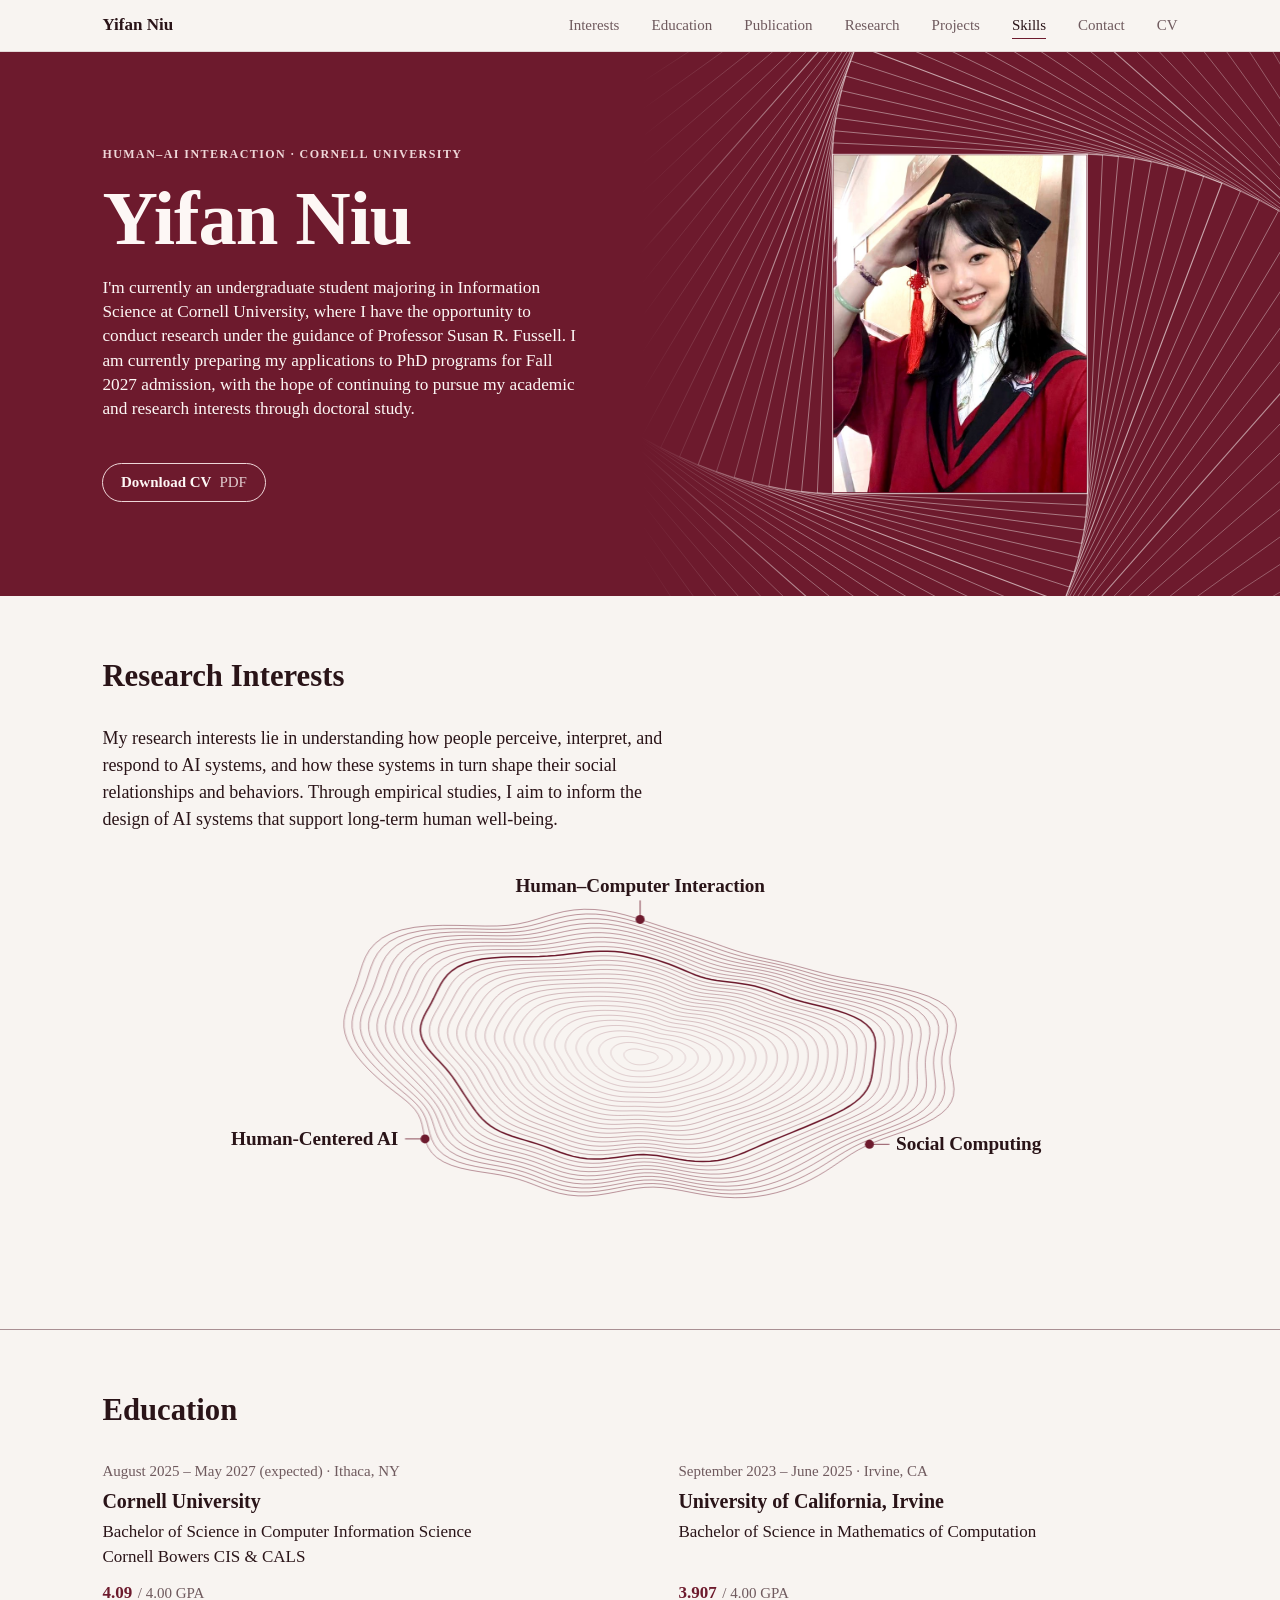
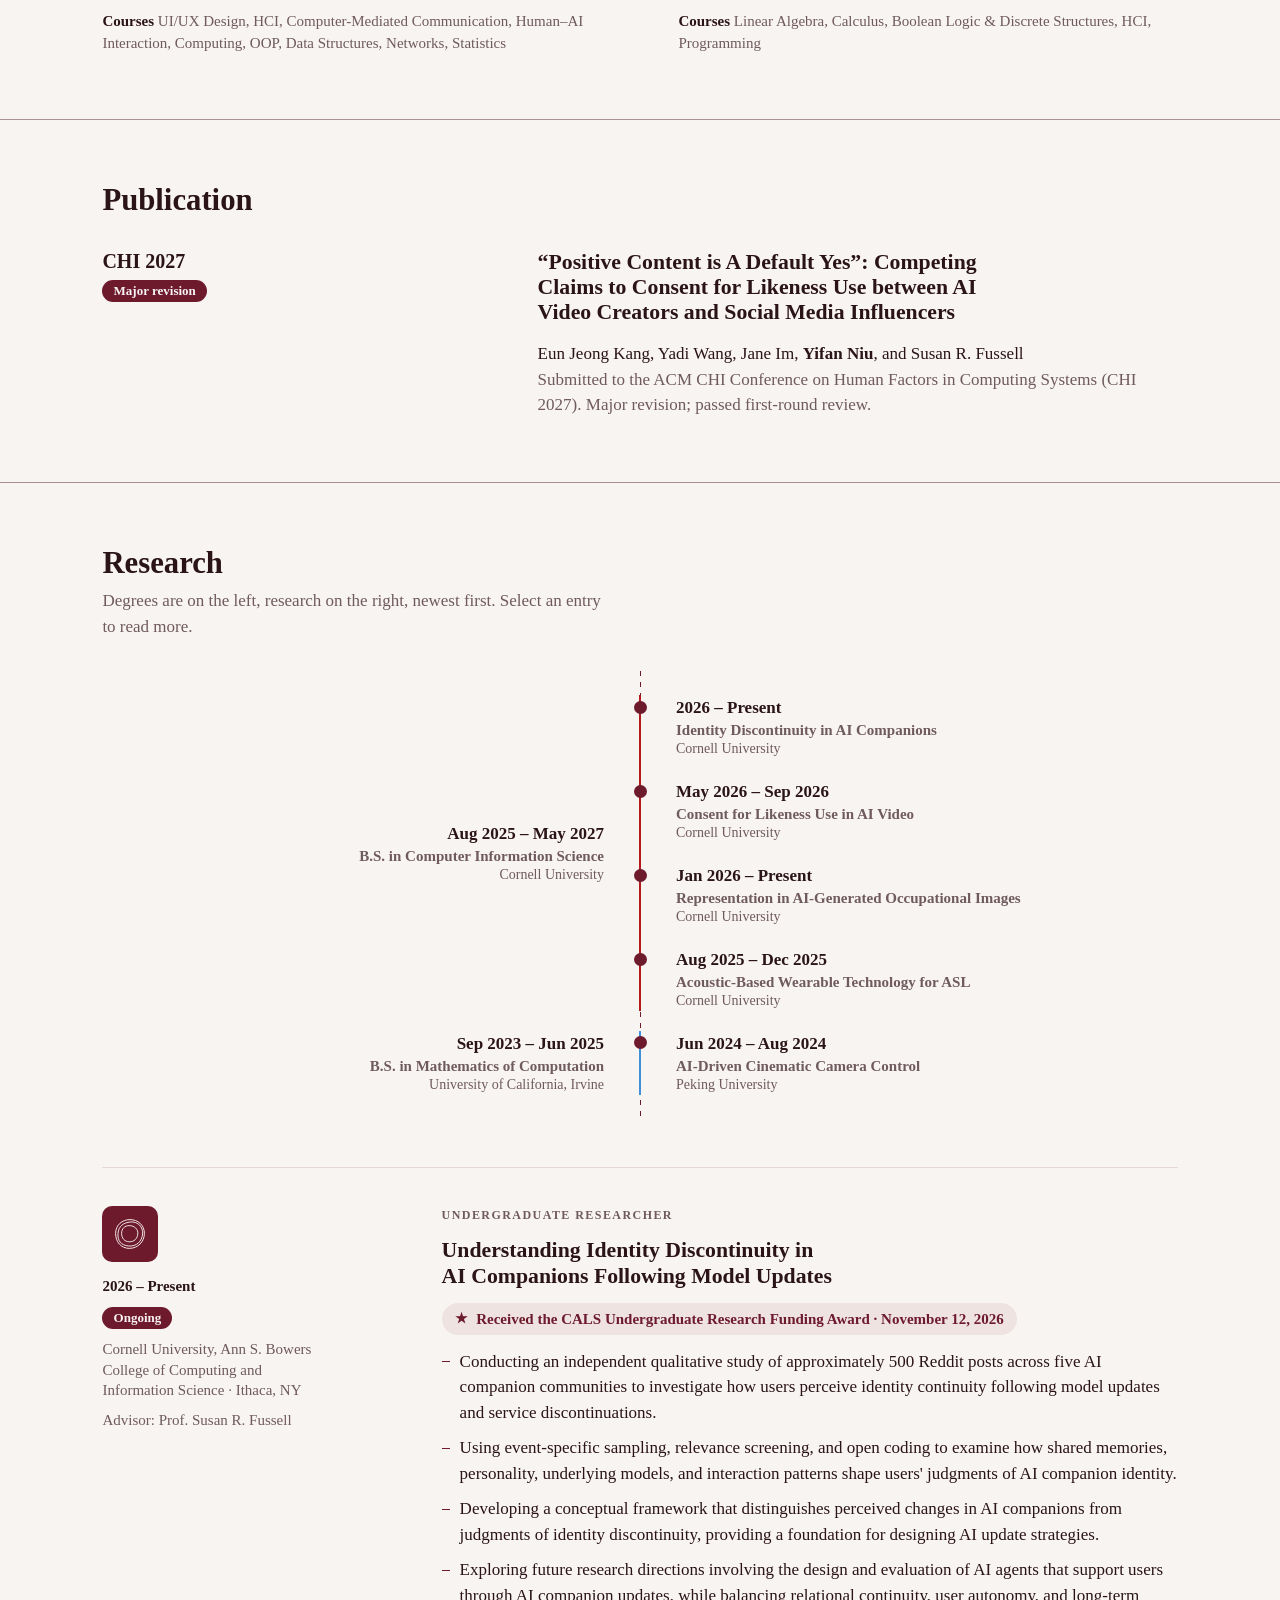
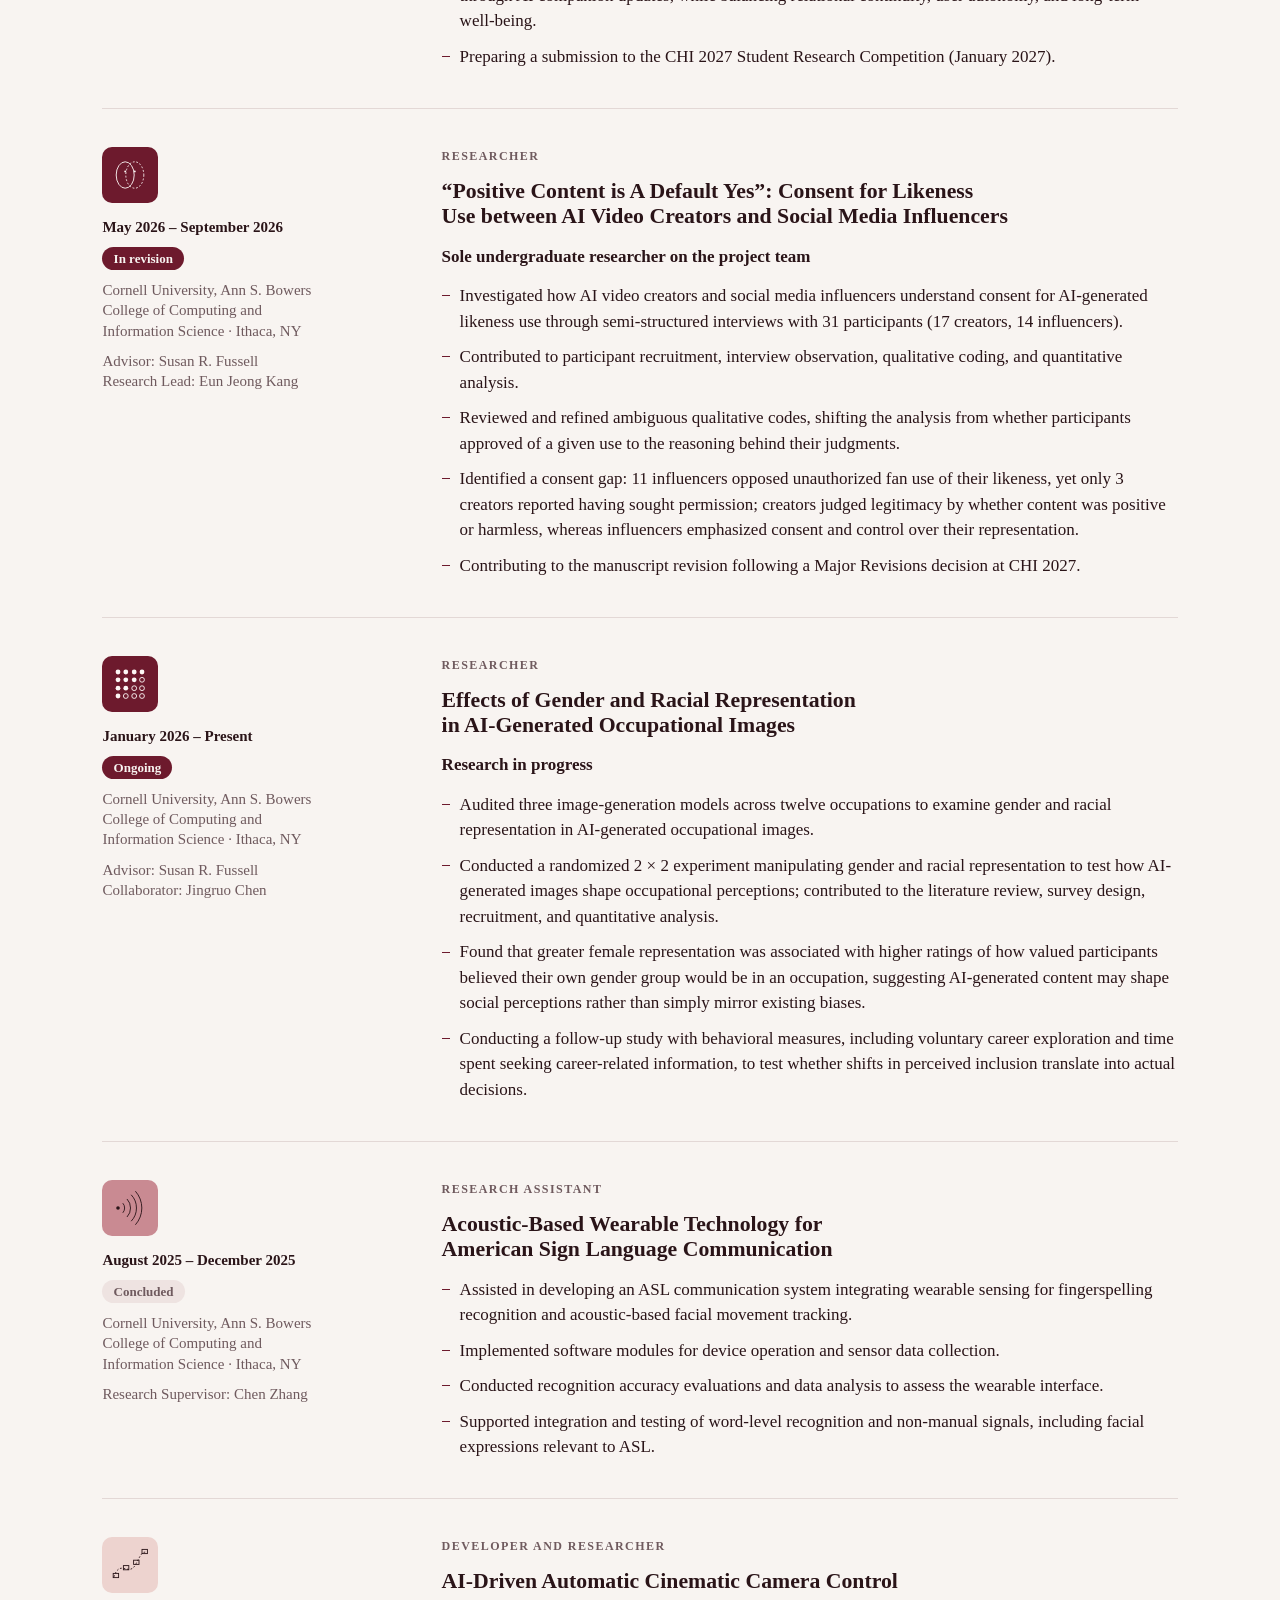
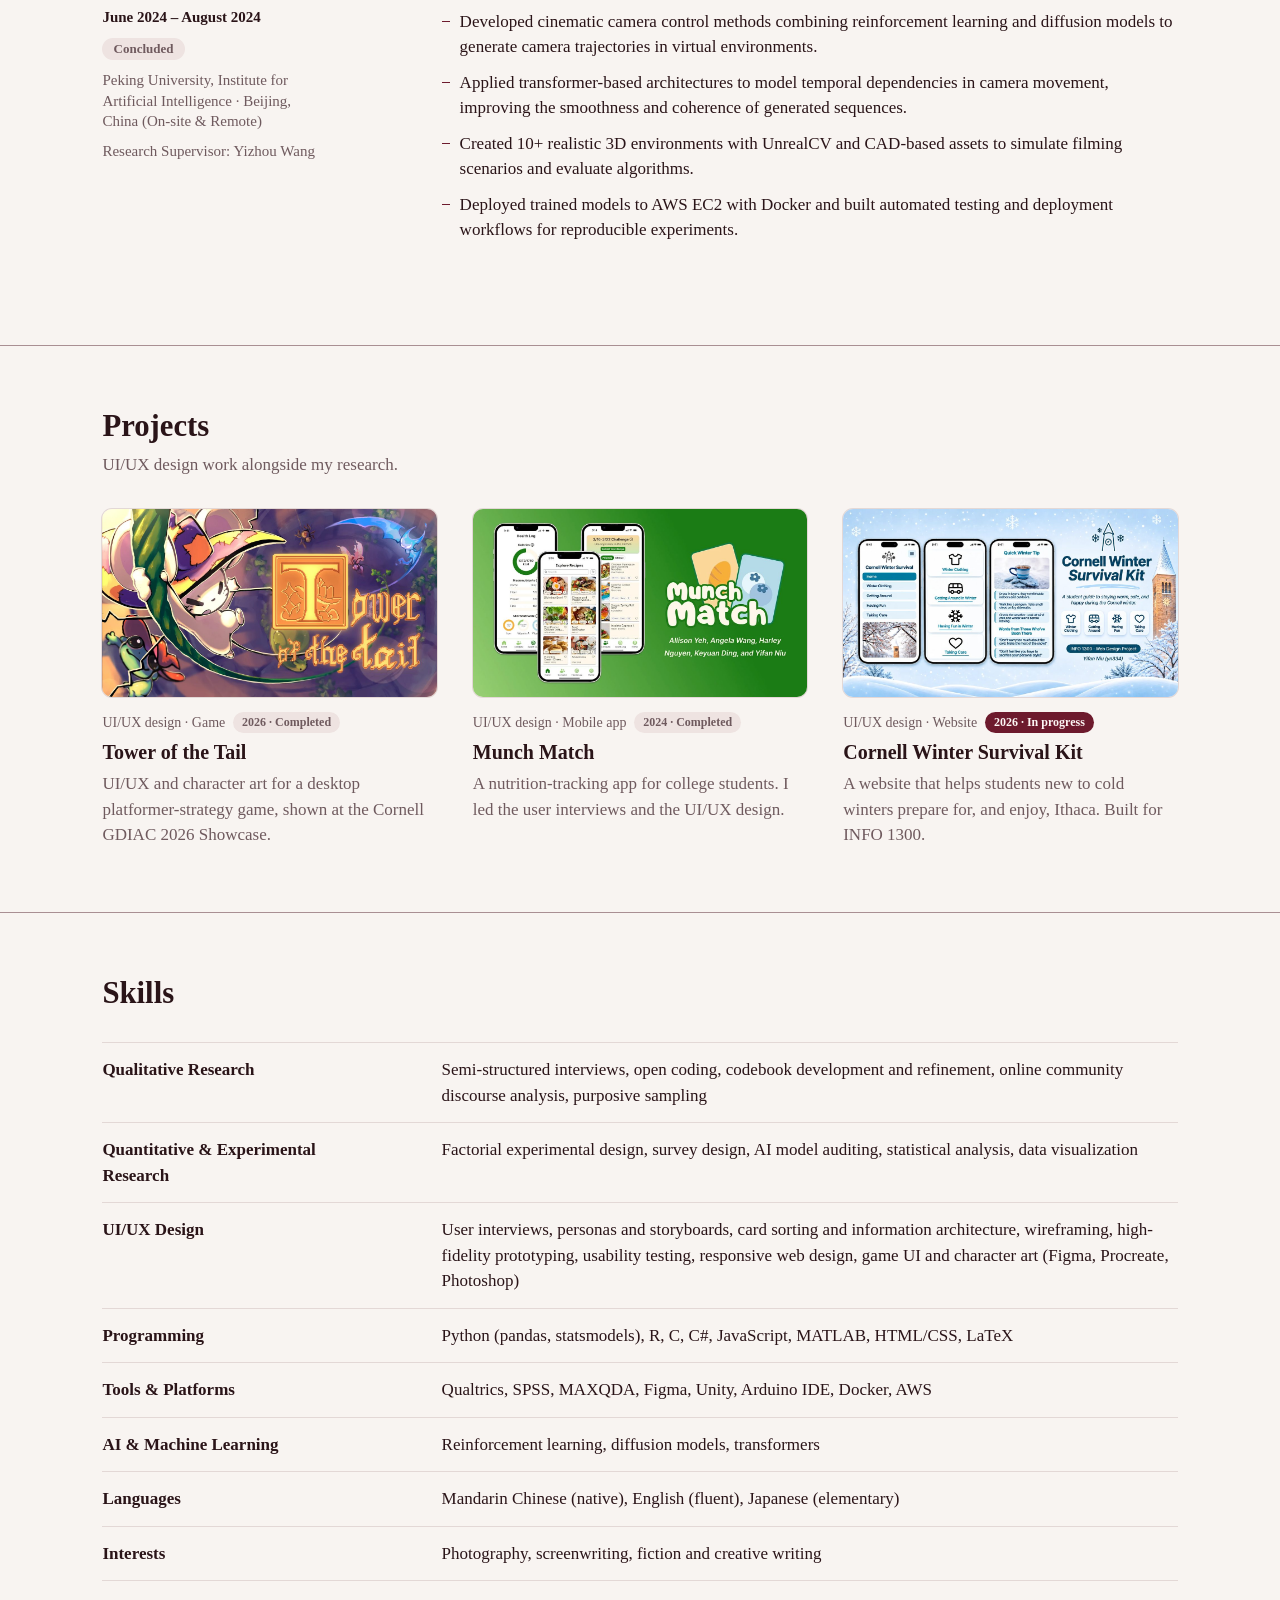
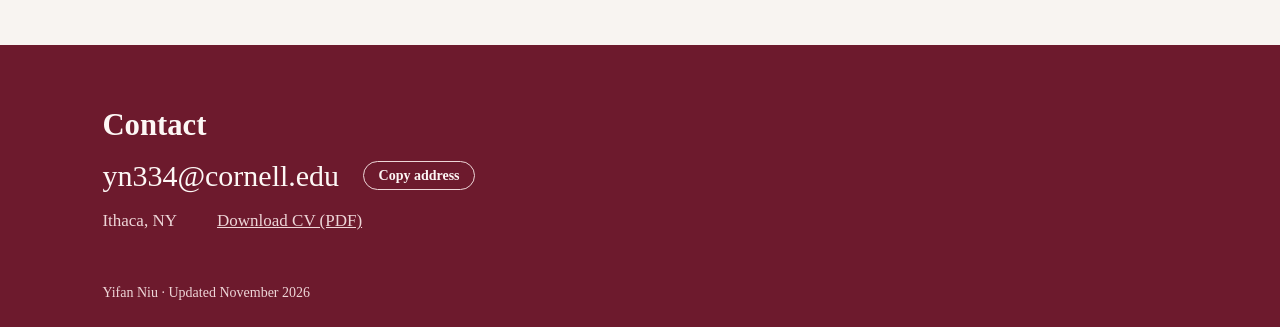
==== commit c3a10d4d: "Add files via upload" ====
--- a/index.html
+++ b/index.html
@@ -254,6 +254,14 @@
 }
 .copy-btn:hover { background: var(--on-flood); color: #6d1a2d; }
 .contact-more { display: flex; flex-wrap: wrap; gap: .5rem 2.5rem; margin-top: 1rem; color: var(--on-flood-soft); font-variant-numeric: tabular-nums; }
+.cv-btn {
+  display: inline-flex; align-items: center; gap: .5rem; margin-top: 1.5rem; width: fit-content;
+  font-size: .9375rem; font-weight: 700; color: var(--on-flood); text-decoration: none;
+  border: 1.5px solid var(--on-flood-soft); border-radius: 999px; padding: .45rem 1.1rem;
+}
+.cv-btn:hover { background: var(--on-flood); color: #6d1a2d; }
+.cv-btn span { font-weight: 400; opacity: .8; }
+.contact-more a { color: inherit; }
 .contact-foot { margin-top: clamp(2rem, 4vw, 3rem); font-size: .875rem; color: var(--on-flood-soft); }
 
 @media (max-width: 900px) {
@@ -314,6 +322,7 @@
       <a href="#projects">Projects</a>
       <a href="#skills">Skills</a>
       <a href="#contact">Contact</a>
+      <a href="Yifan_Niu_CV.pdf" target="_blank" rel="noopener">CV</a>
     </div>
   </div>
 </nav>
@@ -323,6 +332,7 @@
     <p class="hero-top label">Human–AI Interaction · Cornell University</p>
     <h1>Yifan Niu</h1>
     <p class="thesis">I'm currently an undergraduate student majoring in Information Science at Cornell University, where I have the opportunity to conduct research under the guidance of Professor Susan R. Fussell. I am currently preparing my applications to PhD programs for Fall 2027 admission, with the hope of continuing to pursue my academic and research interests through doctoral study.</p>
+    <a class="cv-btn" href="Yifan_Niu_CV.pdf" download="Yifan_Niu_CV.pdf">Download CV <span>PDF</span></a>
   </div>
   <div class="hero-visual" id="visual">
     <canvas id="figure" aria-hidden="true"></canvas>
@@ -336,7 +346,7 @@
   <section class="band" id="interests">
     <div class="wrap">
       <div class="band-head"><h2>Research Interests</h2></div>
-      <p class="interests-lead">My research interests lie in understanding how AI shapes people's perceptions, social relationships, and well-being. Through empirical research, I aim to deepen our understanding of human–AI interaction and contribute to the development of AI technologies that promote human flourishing.</p>
+      <p class="interests-lead">My research interests lie in understanding how people perceive, interpret, and respond to AI systems, and how these systems in turn shape their social relationships and behaviors. Through empirical studies, I aim to inform the design of AI systems that support long-term human well-being.</p>
       <div class="orbit" id="orbit">
         <canvas id="orbit-lines" aria-hidden="true"></canvas>
         <ul class="interests">
@@ -566,6 +576,7 @@
     </div>
     <div class="contact-more">
       <span>Ithaca, NY</span>
+      <a href="Yifan_Niu_CV.pdf" download="Yifan_Niu_CV.pdf">Download CV (PDF)</a>
     </div>
     <p class="contact-foot">Yifan Niu · Updated November 2026</p>
   </div>
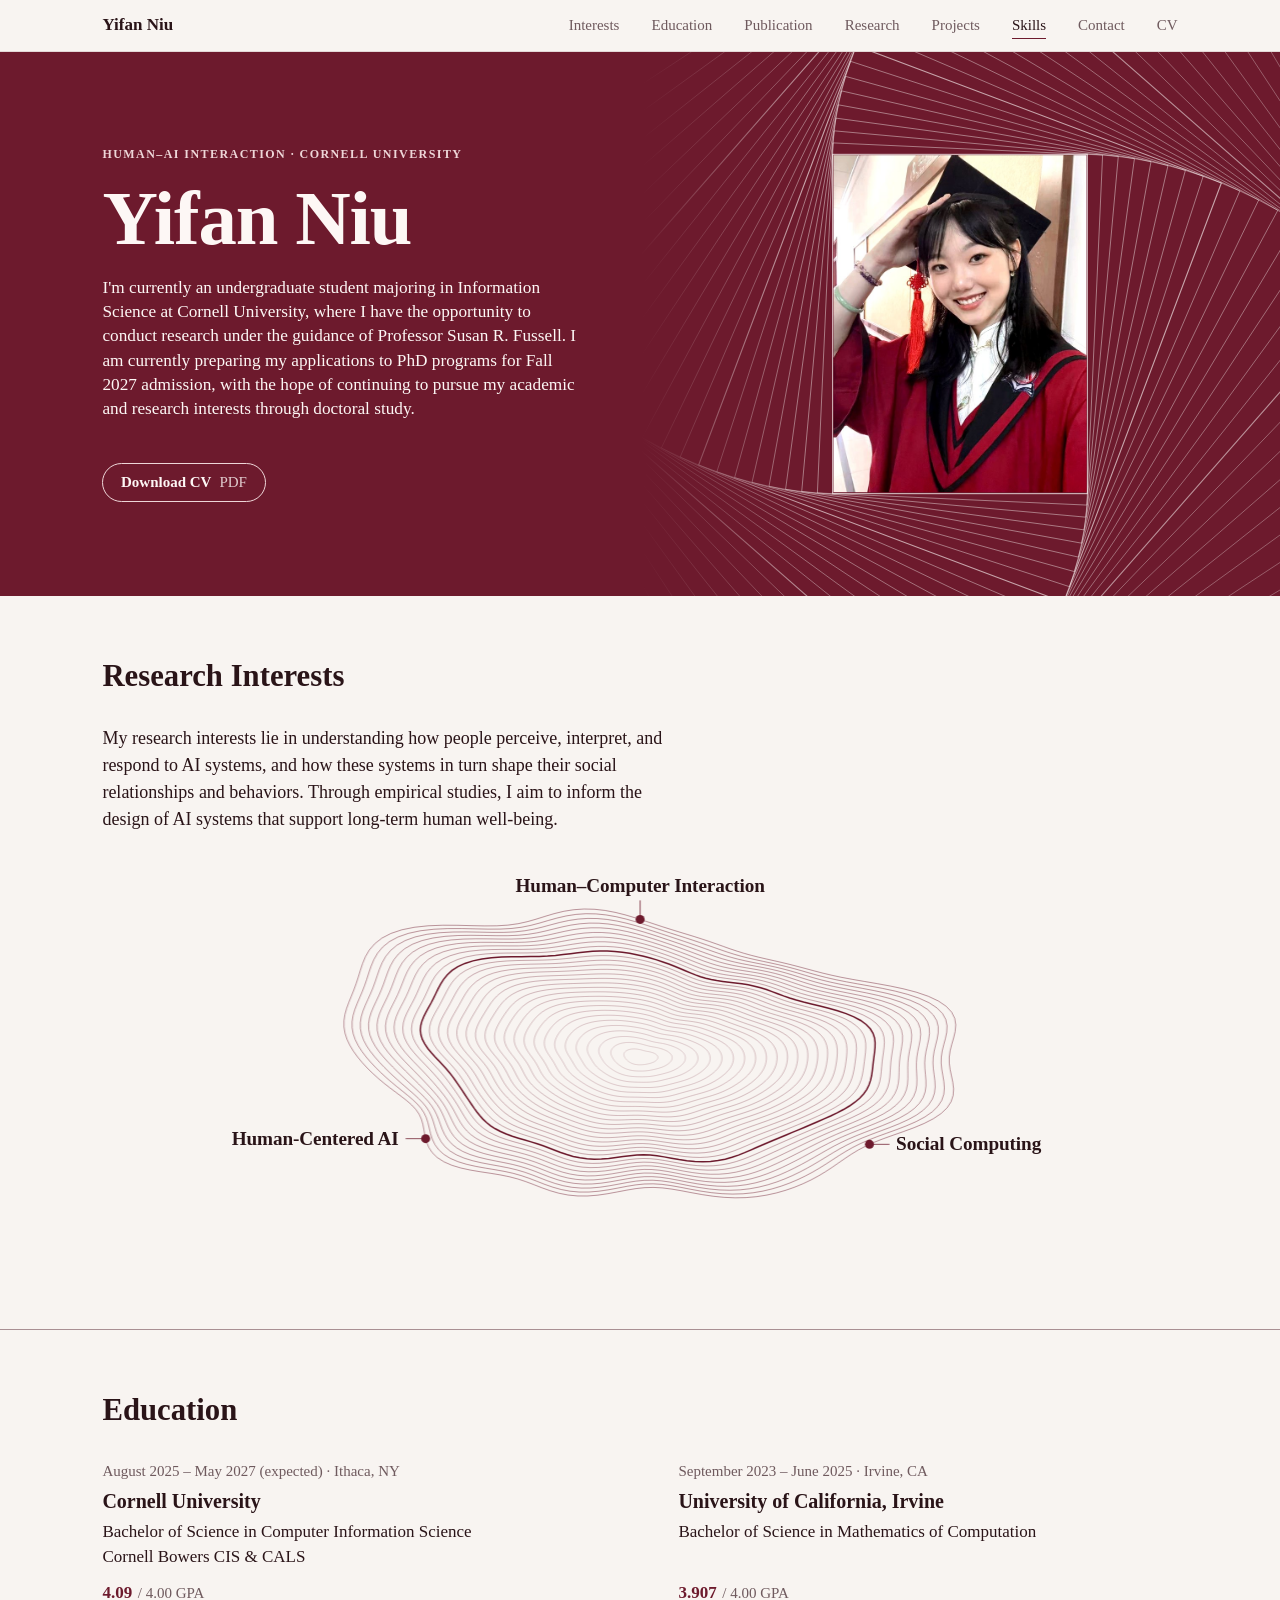
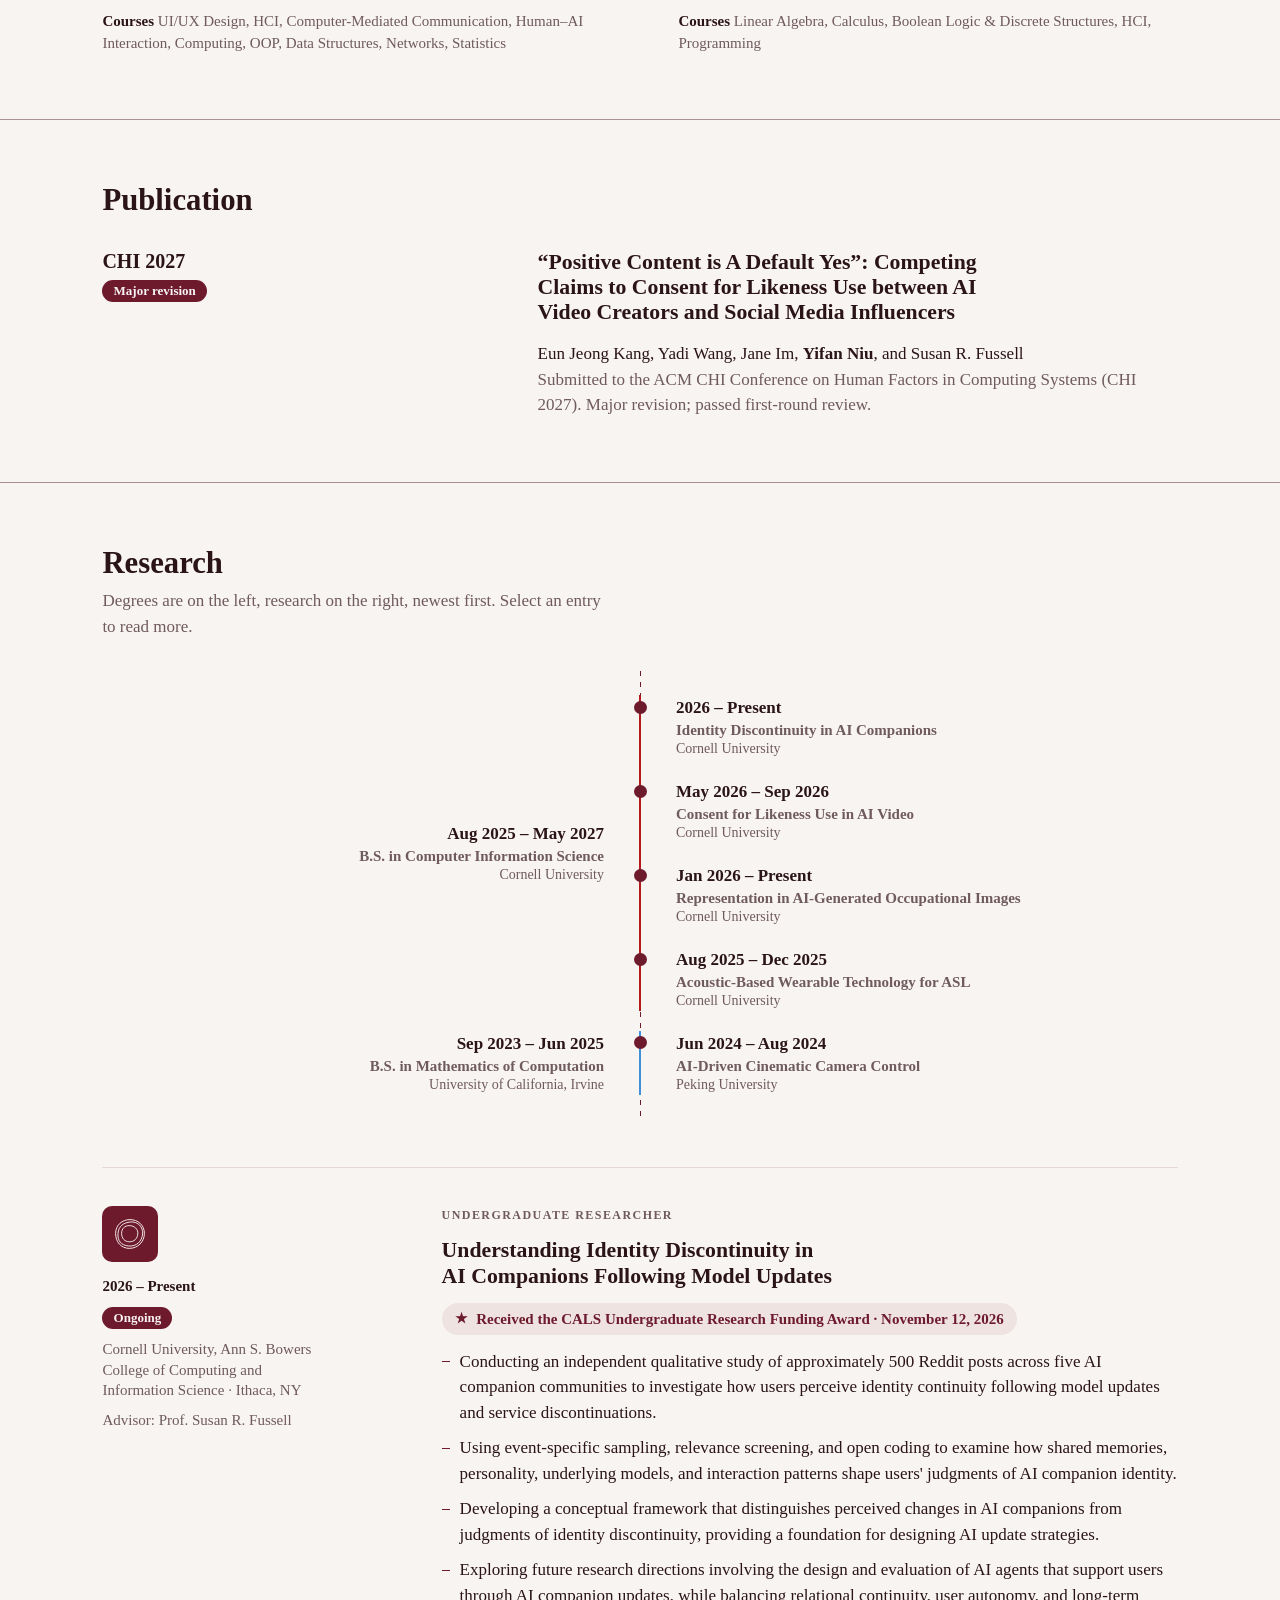
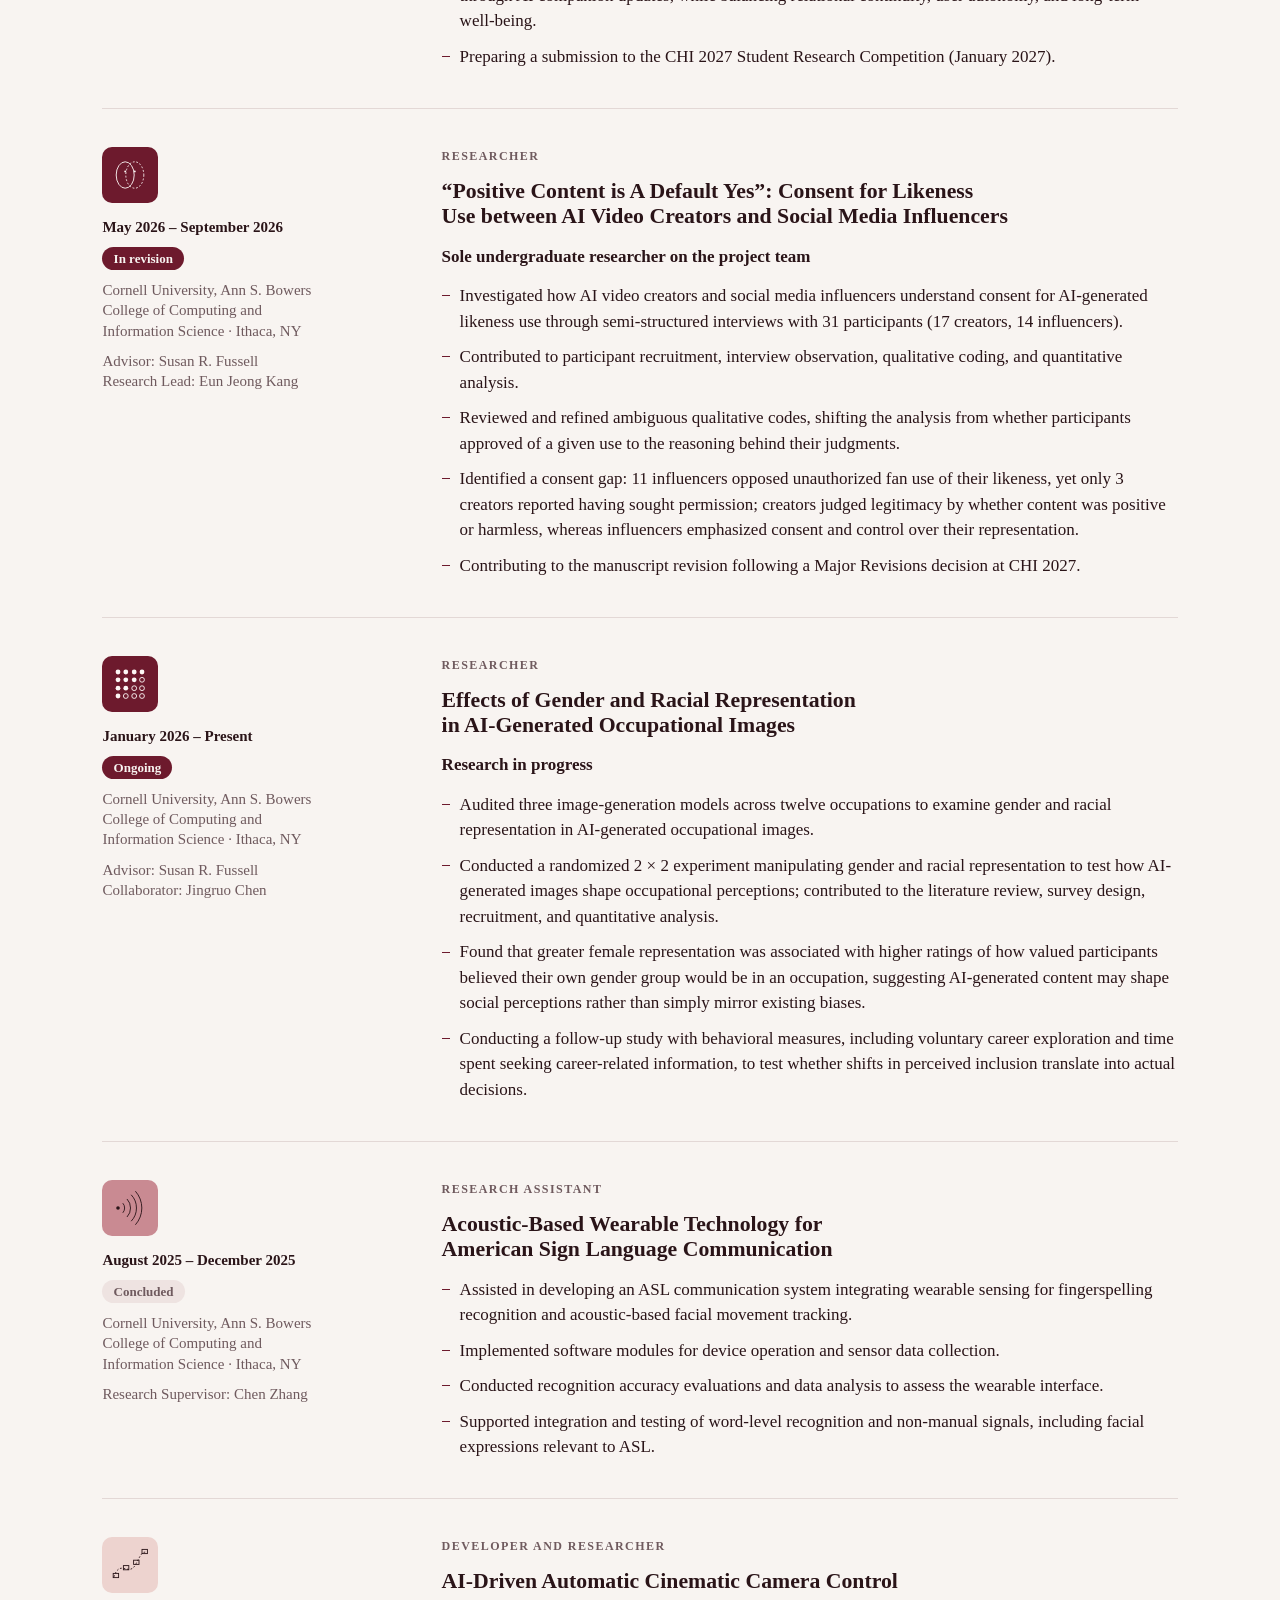
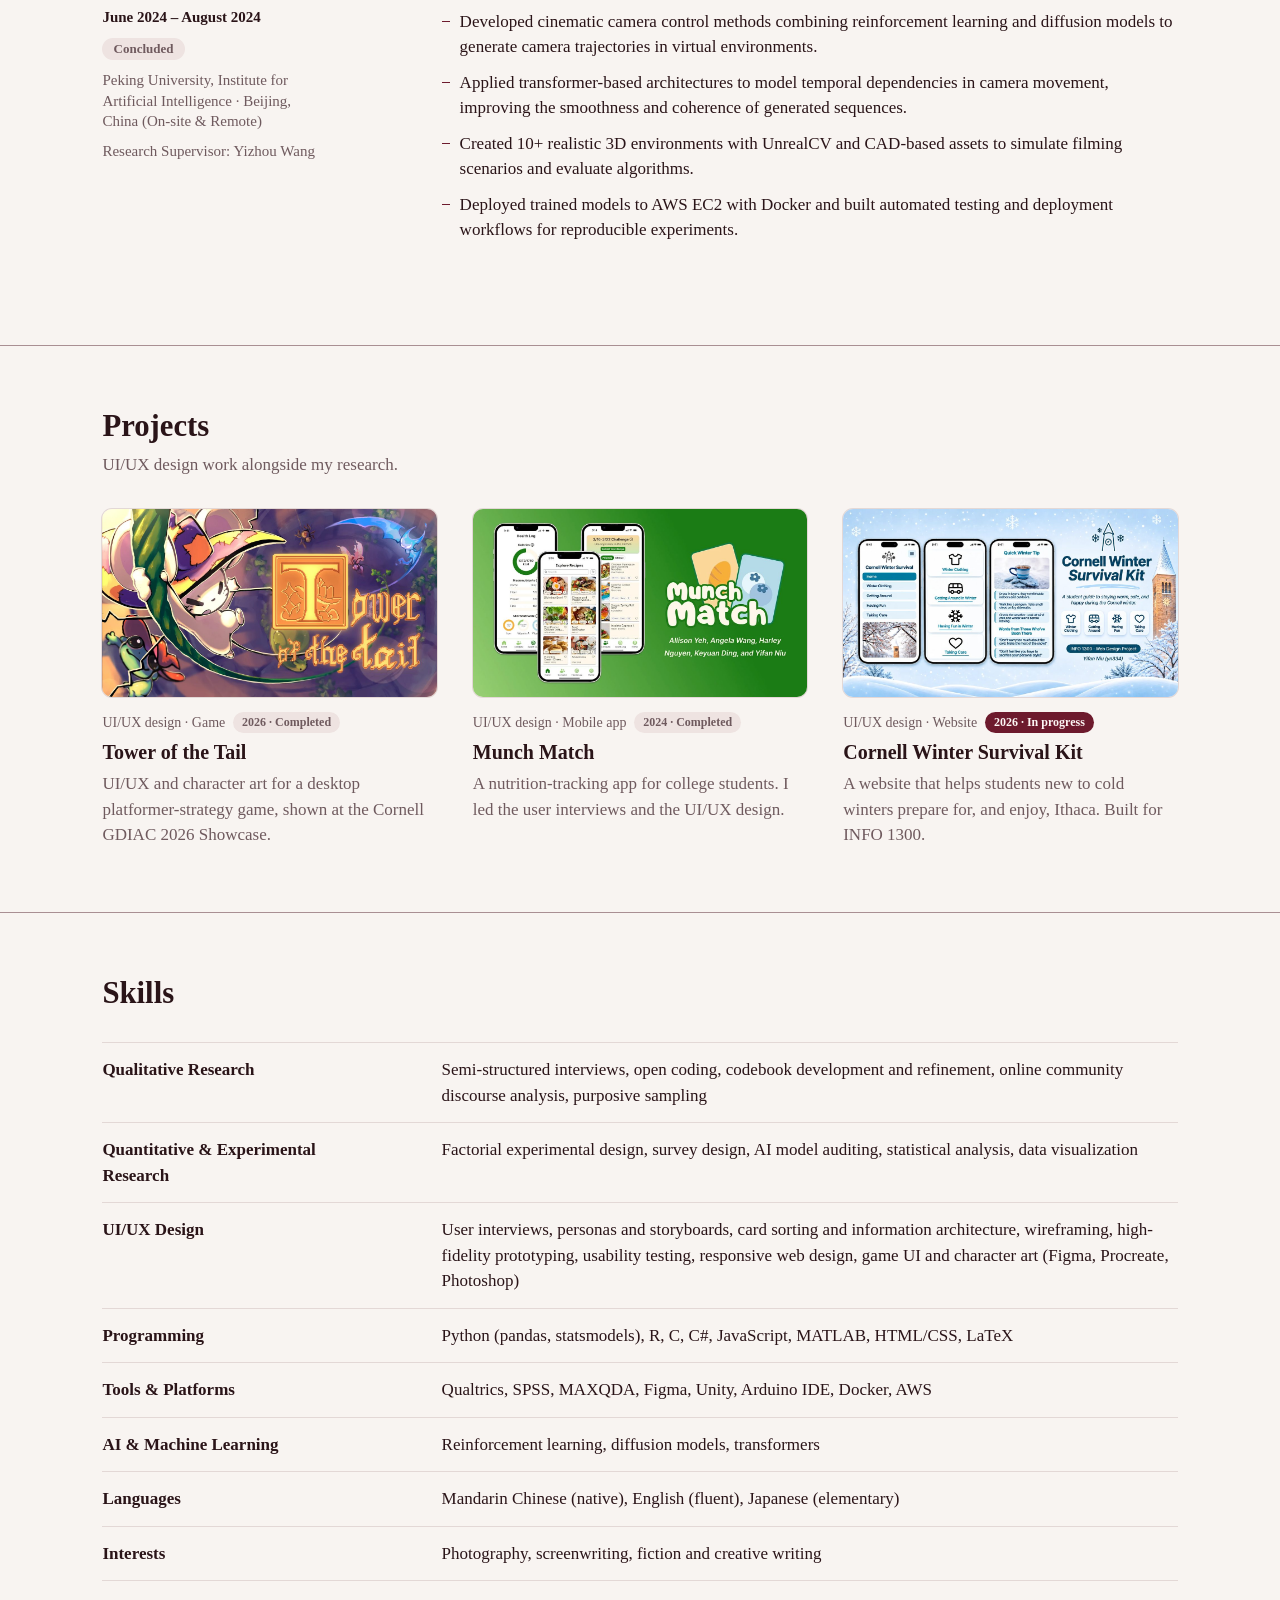
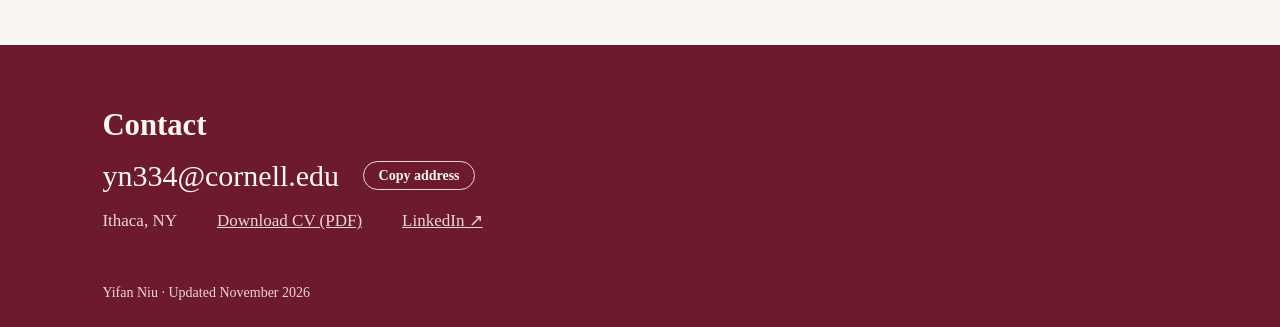
==== commit 96783545: "Add files via upload" ====
--- a/index.html
+++ b/index.html
@@ -577,6 +577,7 @@
     <div class="contact-more">
       <span>Ithaca, NY</span>
       <a href="Yifan_Niu_CV.pdf" download="Yifan_Niu_CV.pdf">Download CV (PDF)</a>
+      <a href="https://www.linkedin.com/in/delancey-niu-a9b675367" target="_blank" rel="noopener">LinkedIn ↗</a>
     </div>
     <p class="contact-foot">Yifan Niu · Updated November 2026</p>
   </div>
